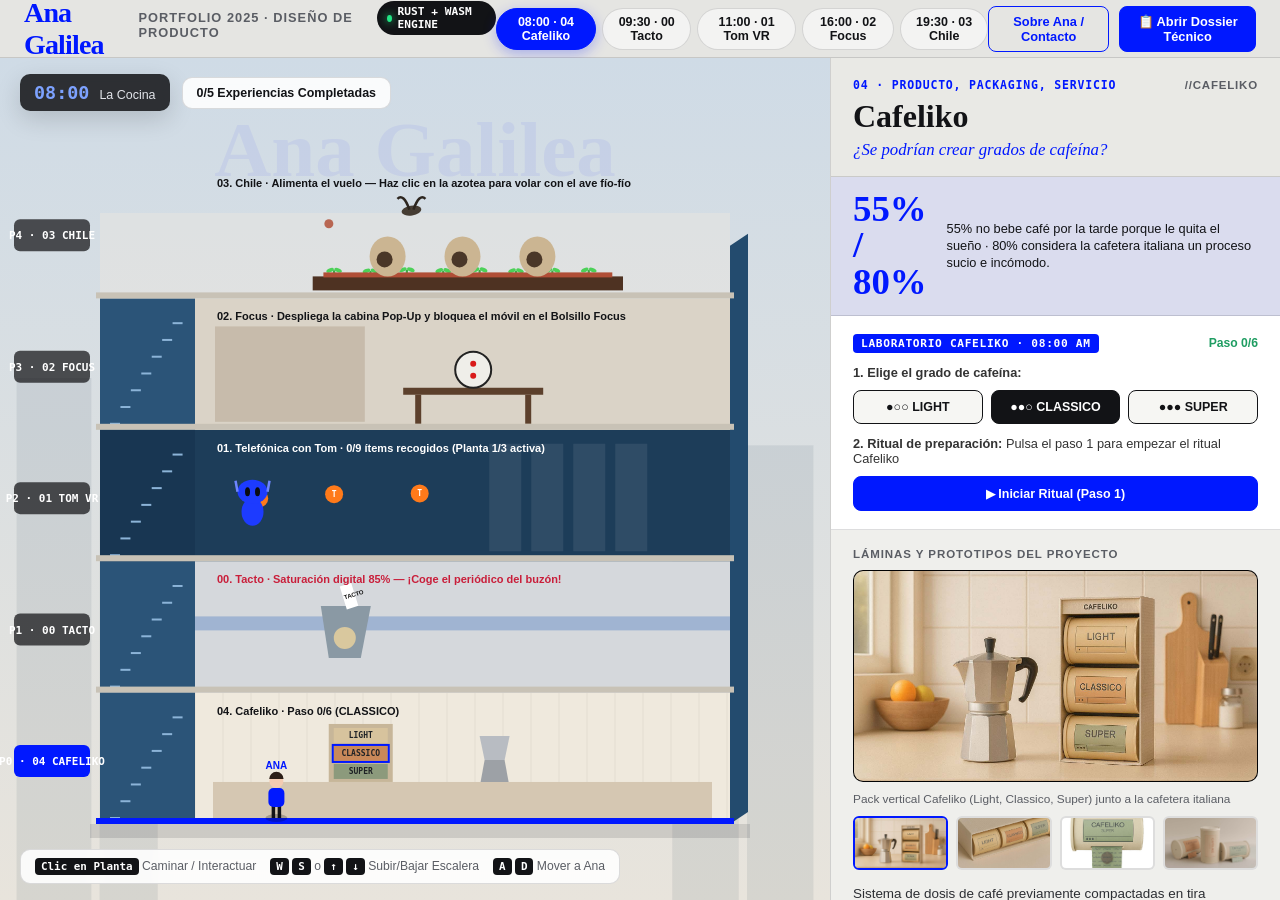
==== web/index.html @ 20a5e349 "Initial commit: 24 Horas con Ana - Portfolio Interactivo en Rust + WebAssembly" ====
<!DOCTYPE html>
<html lang="es">
<head>
  <meta charset="UTF-8" />
  <meta name="viewport" content="width=device-width, initial-scale=1.0" />
  <title>Ana Galilea · 24 Horas en Diseño de Producto (Rust + WASM)</title>
  <link rel="stylesheet" href="styles.css" />
</head>
<body>
  <!-- CABECERA EDITORIAL INTERACTIVA -->
  <header class="top-bar">
    <div class="brand-group">
      <div class="brand-name" onclick="window.openDossierModal('manifesto')" title="Ver Manifiesto y Contacto de Ana Galilea">
        Ana Galilea
      </div>
      <span class="brand-tag">Portfolio 2025 · Diseño de Producto</span>
      <span class="wasm-badge" title="Motor de físicas y estado compilado en Rust a WebAssembly (wasm32-unknown-unknown)">
        <span class="wasm-dot"></span> RUST + WASM ENGINE
      </span>
    </div>

    <!-- Navegador de las 5 Plantas del Edificio ("24 Horas con Ana") -->
    <nav class="floor-Selector-nav" aria-label="Plantas del Edificio">
      <button class="floor-pill active" onclick="selectFloor(0)">08:00 · 04 Cafeliko</button>
      <button class="floor-pill" onclick="selectFloor(1)">09:30 · 00 Tacto</button>
      <button class="floor-pill" onclick="selectFloor(2)">11:00 · 01 Tom VR</button>
      <button class="floor-pill" onclick="selectFloor(3)">16:00 · 02 Focus</button>
      <button class="floor-pill" onclick="selectFloor(4)">19:30 · 03 Chile</button>
    </nav>

    <div class="header-actions">
      <button class="btn-editorial" onclick="window.openDossierModal('manifesto')">
        Sobre Ana / Contacto
      </button>
      <button class="btn-editorial primary" onclick="window.openDossierModal('project')">
        📋 Abrir Dossier Técnico
      </button>
    </div>
  </header>

  <!-- ESCENARIO PRINCIPAL: DIORAMA 2.5D (IZQUIERDA) + LABORATORIO JUGABLE (DERECHA) -->
  <main class="main-stage">
    <!-- Visor del Edificio Seccionado en Tiempo Real -->
    <section class="diorama-viewport">
      <canvas id="dioramaCanvas"></canvas>

      <!-- HUD Superior: Reloj de Rutina Cotidiana + Progreso -->
      <div class="diorama-hud-top">
        <div class="clock-card">
          <span class="clock-time" id="hudClockTime">08:00</span>
          <span class="clock-routine" id="hudClockRoutine">La Cocina</span>
        </div>
        <div class="progress-card" id="globalProgressText">
          0/5 Experiencias Completadas
        </div>
      </div>

      <!-- HUD Inferior: Guía de Controles del Juego -->
      <div class="diorama-controls-hint">
        <span><span class="kbd">Clic en Planta</span> Caminar / Interactuar</span>
        <span><span class="kbd">W</span> <span class="kbd">S</span> o <span class="kbd">↑</span> <span class="kbd">↓</span> Subir/Bajar Escalera</span>
        <span><span class="kbd">A</span> <span class="kbd">D</span> Mover a Ana</span>
      </div>
    </section>

    <!-- Panel Lateral: Mini-Juego del Proyecto Activo + Galería Extraída del PDF -->
    <aside class="lab-sidebar">
      <div class="lab-header">
        <div class="lab-breadcrumbs">
          <span class="lab-project-num" id="labNum">04 · Producto, packaging, servicio</span>
          <span id="labCode">//Cafeliko</span>
        </div>
        <h1 class="lab-title" id="labTitle">Cafeliko</h1>
        <p class="lab-question" id="labQuestion">¿Se podrían crear grados de cafeína?</p>
      </div>

      <div class="lab-stat-banner">
        <div class="stat-big" id="labStatBig">55%</div>
        <div class="stat-desc" id="labStatDesc">
          de usuarios reportan: «No bebo café por la tarde porque no me deja dormir».
        </div>
      </div>

      <!-- Controles Interactivos del Mini-Juego en Rust/WASM -->
      <div class="minigame-box" id="minigameContent"></div>

      <!-- Galería de Renders Reales Extraídos del Portfolio de Ana -->
      <div class="sidebar-gallery">
        <div class="sidebar-section-label">Láminas y Prototipos del Proyecto</div>
        <div class="hero-preview-card" onclick="window.openDossierModal('project')" style="cursor:pointer;" title="Haz clic para ampliar el Dossier Técnico">
          <img id="sidebarHeroImg" src="assets/portfolio/cafeliko_kitchen.jpg" alt="Vista del proyecto" />
        </div>
        <p id="sidebarHeroCaption" style="font-size:0.74rem; color:var(--ink-muted); margin-bottom:10px;"></p>

        <div class="thumb-strip" id="sidebarThumbStrip"></div>

        <p class="project-summary-text" id="labSummary"></p>

        <button class="btn-editorial primary" style="width:100%; padding:10px;" onclick="window.openDossierModal('project')">
          Ver Investigación · Proceso · Desarrollo · Producto →
        </button>
      </div>
    </aside>
  </main>

  <!-- MODAL DOSSIER TÉCNICO / MANIFIESTO (MODO RECLUTADOR / ESTUDIO) -->
  <div class="modal-backdrop" id="dossierModalBackdrop" onclick="if(event.target===this) window.closeDossierModal()">
    <div class="dossier-modal">
      <div class="dossier-top">
        <strong id="dossierModalTitle" style="font-size:0.95rem;">Dossier Técnico del Proyecto</strong>
        <button class="btn-editorial" onclick="window.closeDossierModal()">✕ Cerrar (Esc)</button>
      </div>
      <div class="dossier-body" id="dossierModalContent"></div>
    </div>
  </div>

  <script src="wasm_bundle.js"></script>
  <script src="game.js"></script>
</body>
</html>
---- web/styles.css ----
:root {
  --bg-paper: #e5e5e2;
  --bg-panel: #efefec;
  --bg-dark: #101216;
  --ink: #121316;
  --ink-muted: #5a5d64;
  --klein-blue: #0018ff;
  --klein-soft: rgba(0, 24, 255, 0.09);
  --tom-blue: #234b6e;
  --tom-orange: #ff7a1a;
  --chile-clay: #b04e36;
  --focus-green: #1f9d62;
  --cafeliko-light: #d7c39d;
  --cafeliko-classico: #c98859;
  --cafeliko-super: #8c9a7c;
  --border: rgba(18, 19, 22, 0.14);
  --font-serif: 'Playfair Display', Georgia, 'Times New Roman', serif;
  --font-sans: 'Plus Jakarta Sans', -apple-system, BlinkMacSystemFont, 'Segoe UI', sans-serif;
  --font-mono: 'JetBrains Mono', Consolas, monospace;
}

* {
  box-sizing: border-box;
  margin: 0;
  padding: 0;
}

html, body {
  width: 100%;
  height: 100%;
  background: var(--bg-paper);
  color: var(--ink);
  font-family: var(--font-sans);
  overflow: hidden;
  user-select: none;
}

/* --- TOP HEADER (Editorial Portfolio Bar) --- */
.top-bar {
  height: 58px;
  display: flex;
  align-items: center;
  justify-content: space-between;
  padding: 0 24px;
  background: rgba(229, 229, 226, 0.92);
  backdrop-filter: blur(10px);
  border-bottom: 1px solid var(--border);
  z-index: 20;
}

.brand-group {
  display: flex;
  align-items: baseline;
  gap: 16px;
}

.brand-name {
  font-family: var(--font-serif);
  font-weight: 800;
  font-size: 1.75rem;
  color: var(--klein-blue);
  letter-spacing: -0.03em;
  cursor: pointer;
}

.brand-tag {
  font-size: 0.8rem;
  text-transform: uppercase;
  letter-spacing: 0.08em;
  color: var(--ink-muted);
  font-weight: 600;
}

.wasm-badge {
  display: inline-flex;
  align-items: center;
  gap: 6px;
  padding: 4px 10px;
  border-radius: 999px;
  background: var(--ink);
  color: #fff;
  font-family: var(--font-mono);
  font-size: 0.7rem;
  font-weight: 600;
}

.wasm-dot {
  width: 7px;
  height: 7px;
  border-radius: 50%;
  background: #22e584;
  box-shadow: 0 0 8px #22e584;
}

.floor-Selector-nav {
  display: flex;
  gap: 6px;
}

.floor-pill {
  border: 1px solid var(--border);
  background: rgba(255, 255, 255, 0.55);
  color: var(--ink);
  padding: 6px 12px;
  border-radius: 999px;
  font-size: 0.78rem;
  font-weight: 600;
  cursor: pointer;
  transition: all 0.2s ease;
  display: flex;
  align-items: center;
  gap: 6px;
}

.floor-pill:hover {
  border-color: var(--klein-blue);
  transform: translateY(-1px);
}

.floor-pill.active {
  background: var(--klein-blue);
  color: #fff;
  border-color: var(--klein-blue);
  box-shadow: 0 4px 14px rgba(0, 24, 255, 0.28);
}

.floor-pill.completed::after {
  content: "✓";
  font-weight: 800;
  font-size: 0.7rem;
  color: #16c672;
}

.floor-pill.active.completed::after {
  color: #a6ffcf;
}

.header-actions {
  display: flex;
  align-items: center;
  gap: 10px;
}

.btn-editorial {
  padding: 7px 14px;
  border-radius: 8px;
  border: 1.5px solid var(--klein-blue);
  background: transparent;
  color: var(--klein-blue);
  font-weight: 700;
  font-size: 0.8rem;
  cursor: pointer;
  transition: all 0.18s ease;
}

.btn-editorial:hover, .btn-editorial.primary {
  background: var(--klein-blue);
  color: #fff;
}

.btn-editorial.primary:hover {
  background: #0011b8;
}

/* --- MAIN WORKSPACE LAYOUT --- */
.main-stage {
  height: calc(100vh - 58px);
  display: grid;
  grid-template-columns: 1fr 450px;
  position: relative;
}

/* --- LEFT: 2.5D ARCHITECTURAL DIORAMA CANVAS --- */
.diorama-viewport {
  position: relative;
  width: 100%;
  height: 100%;
  overflow: hidden;
  background: #dcdcd7;
}

#dioramaCanvas {
  width: 100%;
  height: 100%;
  display: block;
  cursor: pointer;
}

/* Floating HUD inside Diorama */
.diorama-hud-top {
  position: absolute;
  top: 16px;
  left: 20px;
  display: flex;
  align-items: center;
  gap: 12px;
  pointer-events: none;
}

.clock-card {
  background: rgba(18, 19, 22, 0.86);
  color: #fff;
  padding: 8px 14px;
  border-radius: 10px;
  backdrop-filter: blur(8px);
  display: flex;
  align-items: baseline;
  gap: 10px;
  box-shadow: 0 8px 24px rgba(0, 0, 0, 0.15);
}

.clock-time {
  font-family: var(--font-mono);
  font-size: 1.15rem;
  font-weight: 700;
  color: #7da2ff;
}

.clock-routine {
  font-size: 0.78rem;
  color: #e2e4ea;
}

.progress-card {
  background: rgba(255, 255, 255, 0.88);
  border: 1px solid var(--border);
  padding: 8px 14px;
  border-radius: 10px;
  font-size: 0.78rem;
  font-weight: 700;
  color: var(--ink);
  backdrop-filter: blur(8px);
}

.diorama-controls-hint {
  position: absolute;
  bottom: 16px;
  left: 20px;
  background: rgba(255, 255, 255, 0.88);
  border: 1px solid var(--border);
  padding: 8px 14px;
  border-radius: 10px;
  font-size: 0.76rem;
  color: var(--ink-muted);
  display: flex;
  align-items: center;
  gap: 14px;
  backdrop-filter: blur(6px);
}

.kbd {
  display: inline-block;
  padding: 2px 6px;
  border-radius: 4px;
  background: var(--ink);
  color: #fff;
  font-family: var(--font-mono);
  font-size: 0.68rem;
  font-weight: 600;
}

/* --- RIGHT: INTERACTIVE PRODUCT LAB & MINI-GAME PANEL --- */
.lab-sidebar {
  height: 100%;
  background: var(--bg-panel);
  border-left: 1px solid var(--border);
  display: flex;
  flex-direction: column;
  overflow-y: auto;
  user-select: text;
}

.lab-header {
  padding: 20px 22px 16px;
  border-bottom: 1px solid var(--border);
  background: #e9e9e5;
}

.lab-breadcrumbs {
  display: flex;
  align-items: center;
  justify-content: space-between;
  font-size: 0.72rem;
  text-transform: uppercase;
  letter-spacing: 0.07em;
  color: var(--ink-muted);
  margin-bottom: 8px;
  font-weight: 700;
}

.lab-project-num {
  color: var(--klein-blue);
  font-family: var(--font-mono);
}

.lab-title {
  font-family: var(--font-serif);
  font-size: 2rem;
  line-height: 1.05;
  color: var(--ink);
  margin-bottom: 6px;
}

.lab-question {
  font-family: var(--font-serif);
  font-style: italic;
  font-size: 1.05rem;
  color: var(--klein-blue);
}

.lab-stat-banner {
  display: flex;
  align-items: center;
  gap: 14px;
  padding: 14px 22px;
  background: var(--klein-soft);
  border-bottom: 1px solid var(--border);
}

.stat-big {
  font-family: var(--font-serif);
  font-size: 2.3rem;
  font-weight: 800;
  color: var(--klein-blue);
  line-height: 1;
}

.stat-desc {
  font-size: 0.8rem;
  line-height: 1.35;
  color: var(--ink);
}

/* Interactive Mini-Game Box inside Sidebar */
.minigame-box {
  padding: 18px 22px;
  border-bottom: 1px solid var(--border);
  background: #fff;
}

.minigame-header {
  display: flex;
  align-items: center;
  justify-content: space-between;
  margin-bottom: 12px;
}

.minigame-badge {
  font-family: var(--font-mono);
  font-size: 0.7rem;
  text-transform: uppercase;
  letter-spacing: 0.06em;
  padding: 3px 8px;
  border-radius: 4px;
  background: var(--klein-blue);
  color: #fff;
  font-weight: 700;
}

.minigame-status {
  font-size: 0.76rem;
  font-weight: 700;
  color: var(--focus-green);
}

.game-btn-row {
  display: flex;
  flex-wrap: wrap;
  gap: 8px;
  margin-top: 10px;
}

.game-btn {
  flex: 1;
  min-width: 110px;
  padding: 9px 12px;
  border-radius: 8px;
  border: 1.5px solid var(--ink);
  background: #f6f6f3;
  color: var(--ink);
  font-weight: 700;
  font-size: 0.78rem;
  cursor: pointer;
  transition: all 0.15s ease;
  text-align: center;
}

.game-btn:hover {
  background: var(--klein-blue);
  color: #fff;
  border-color: var(--klein-blue);
}

.game-btn.active {
  background: var(--ink);
  color: #fff;
}

/* Project Gallery Preview in Sidebar */
.sidebar-gallery {
  padding: 18px 22px 26px;
}

.sidebar-section-label {
  font-size: 0.72rem;
  text-transform: uppercase;
  letter-spacing: 0.08em;
  color: var(--ink-muted);
  font-weight: 700;
  margin-bottom: 10px;
}

.hero-preview-card {
  border-radius: 10px;
  overflow: hidden;
  border: 1px solid var(--border);
  background: #000;
  margin-bottom: 10px;
  position: relative;
}

.hero-preview-card img {
  width: 100%;
  height: 210px;
  object-fit: cover;
  display: block;
  transition: transform 0.3s ease;
}

.hero-preview-card:hover img {
  transform: scale(1.02);
}

.thumb-strip {
  display: grid;
  grid-template-columns: repeat(4, 1fr);
  gap: 8px;
  margin-bottom: 14px;
}

.thumb-item {
  height: 54px;
  border-radius: 6px;
  overflow: hidden;
  border: 2px solid transparent;
  cursor: pointer;
  background: #ddd;
}

.thumb-item.active {
  border-color: var(--klein-blue);
}

.thumb-item img {
  width: 100%;
  height: 100%;
  object-fit: cover;
  display: block;
}

.project-summary-text {
  font-size: 0.84rem;
  line-height: 1.55;
  color: #2c2e33;
  margin-bottom: 14px;
}

/* Word search & interactive widgets */
.word-pills {
  display: flex;
  gap: 6px;
  flex-wrap: wrap;
  margin-top: 8px;
}

.word-pill {
  padding: 5px 10px;
  border-radius: 999px;
  font-family: var(--font-mono);
  font-size: 0.72rem;
  border: 1px solid var(--border);
  background: #f2f2ee;
  cursor: pointer;
  font-weight: 700;
}

.word-pill.found {
  background: var(--focus-green);
  color: #fff;
  border-color: var(--focus-green);
}

/* --- FULL-SCREEN MODAL DOSSIER / MANIFIESTO --- */
.modal-backdrop {
  position: fixed;
  inset: 0;
  background: rgba(12, 14, 18, 0.76);
  backdrop-filter: blur(8px);
  z-index: 100;
  display: none;
  align-items: center;
  justify-content: center;
  padding: 28px;
}

.modal-backdrop.open {
  display: flex;
}

.dossier-modal {
  width: min(1140px, 96vw);
  max-height: 90vh;
  background: var(--bg-paper);
  border-radius: 16px;
  border: 1px solid rgba(255, 255, 255, 0.2);
  box-shadow: 0 24px 60px rgba(0, 0, 0, 0.45);
  display: flex;
  flex-direction: column;
  overflow: hidden;
  user-select: text;
}

.dossier-top {
  padding: 20px 28px;
  background: #deded9;
  border-bottom: 1px solid var(--border);
  display: flex;
  align-items: center;
  justify-content: space-between;
}

.dossier-body {
  padding: 28px;
  overflow-y: auto;
  display: grid;
  grid-template-columns: 1.1fr 1fr;
  gap: 28px;
}

.phase-grid {
  display: grid;
  grid-template-columns: 1fr 1fr;
  gap: 14px;
  margin-top: 16px;
}

.phase-card {
  background: #fff;
  padding: 14px 16px;
  border-radius: 10px;
  border: 1px solid var(--border);
}

.phase-card h4 {
  font-size: 0.74rem;
  text-transform: uppercase;
  letter-spacing: 0.08em;
  color: var(--klein-blue);
  margin-bottom: 6px;
}

.phase-card p {
  font-size: 0.83rem;
  line-height: 1.48;
  color: var(--ink);
}

.dossier-gallery-grid {
  display: grid;
  grid-template-columns: 1fr 1fr;
  gap: 10px;
}

.dossier-gallery-grid img {
  width: 100%;
  height: 165px;
  object-fit: cover;
  border-radius: 8px;
  border: 1px solid var(--border);
  background: #111;
  cursor: pointer;
}

.dossier-gallery-grid img.wide {
  grid-column: span 2;
  height: 230px;
}

@media (max-width: 980px) {
  .main-stage {
    grid-template-columns: 1fr;
    grid-template-rows: 52vh 1fr;
  }
  .dossier-body {
    grid-template-columns: 1fr;
  }
}
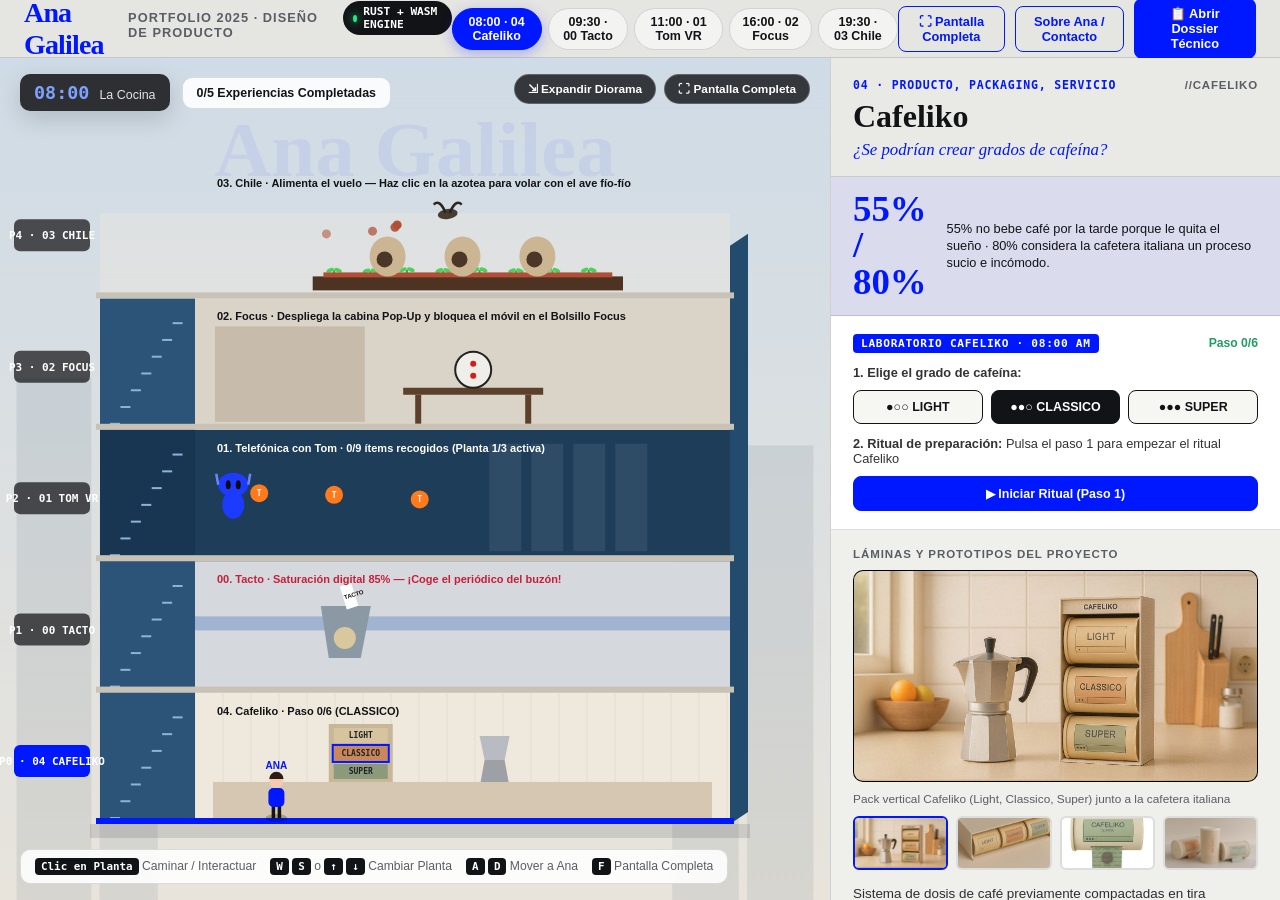
==== commit 0f0bd06a: "Add fullscreen mode, diorama expand toggle, and 'F' key shortcut" ====
--- a/web/index.html
+++ b/web/index.html
@@ -29,6 +29,9 @@
     </nav>
 
     <div class="header-actions">
+      <button class="btn-editorial" id="fullscreenBtn" onclick="window.toggleFullscreen()" title="Alternar Pantalla Completa (F)">
+        ⛶ Pantalla Completa
+      </button>
       <button class="btn-editorial" onclick="window.openDossierModal('manifesto')">
         Sobre Ana / Contacto
       </button>
@@ -44,6 +47,16 @@
     <section class="diorama-viewport">
       <canvas id="dioramaCanvas"></canvas>
 
+      <!-- Botones flotantes HUD Superior Derecho -->
+      <div class="diorama-hud-controls">
+        <button class="hud-pill-btn" onclick="window.toggleDioramaWide()" id="expandDioramaBtn" title="Expandir vista completa del edificio">
+          ⇲ Expandir Diorama
+        </button>
+        <button class="hud-pill-btn" onclick="window.toggleFullscreen()" id="hudFsBtn" title="Pantalla Completa (F)">
+          ⛶ Pantalla Completa
+        </button>
+      </div>
+
       <!-- HUD Superior: Reloj de Rutina Cotidiana + Progreso -->
       <div class="diorama-hud-top">
         <div class="clock-card">
@@ -58,8 +71,9 @@
       <!-- HUD Inferior: Guía de Controles del Juego -->
       <div class="diorama-controls-hint">
         <span><span class="kbd">Clic en Planta</span> Caminar / Interactuar</span>
-        <span><span class="kbd">W</span> <span class="kbd">S</span> o <span class="kbd">↑</span> <span class="kbd">↓</span> Subir/Bajar Escalera</span>
+        <span><span class="kbd">W</span> <span class="kbd">S</span> o <span class="kbd">↑</span> <span class="kbd">↓</span> Cambiar Planta</span>
         <span><span class="kbd">A</span> <span class="kbd">D</span> Mover a Ana</span>
+        <span><span class="kbd">F</span> Pantalla Completa</span>
       </div>
     </section>
 
--- a/web/styles.css
+++ b/web/styles.css
@@ -168,6 +168,15 @@
   display: grid;
   grid-template-columns: 1fr 450px;
   position: relative;
+  transition: grid-template-columns 0.3s cubic-bezier(0.16, 1, 0.3, 1);
+}
+
+.main-stage.diorama-wide {
+  grid-template-columns: 1fr 0px;
+}
+
+.main-stage.diorama-wide .lab-sidebar {
+  display: none;
 }
 
 /* --- LEFT: 2.5D ARCHITECTURAL DIORAMA CANVAS --- */
@@ -184,6 +193,42 @@
   height: 100%;
   display: block;
   cursor: pointer;
+}
+
+/* Floating HUD Controls (Top Right) */
+.diorama-hud-controls {
+  position: absolute;
+  top: 16px;
+  right: 20px;
+  display: flex;
+  align-items: center;
+  gap: 8px;
+  z-index: 10;
+}
+
+.hud-pill-btn {
+  background: rgba(18, 19, 22, 0.82);
+  color: #fff;
+  border: 1px solid rgba(255, 255, 255, 0.22);
+  padding: 7px 13px;
+  border-radius: 999px;
+  font-family: var(--font-sans);
+  font-size: 0.74rem;
+  font-weight: 700;
+  cursor: pointer;
+  backdrop-filter: blur(8px);
+  transition: all 0.18s ease;
+  display: flex;
+  align-items: center;
+  gap: 6px;
+  user-select: none;
+}
+
+.hud-pill-btn:hover {
+  background: var(--klein-blue);
+  border-color: var(--klein-blue);
+  transform: translateY(-1px);
+  box-shadow: 0 4px 14px rgba(0, 24, 255, 0.32);
 }
 
 /* Floating HUD inside Diorama */
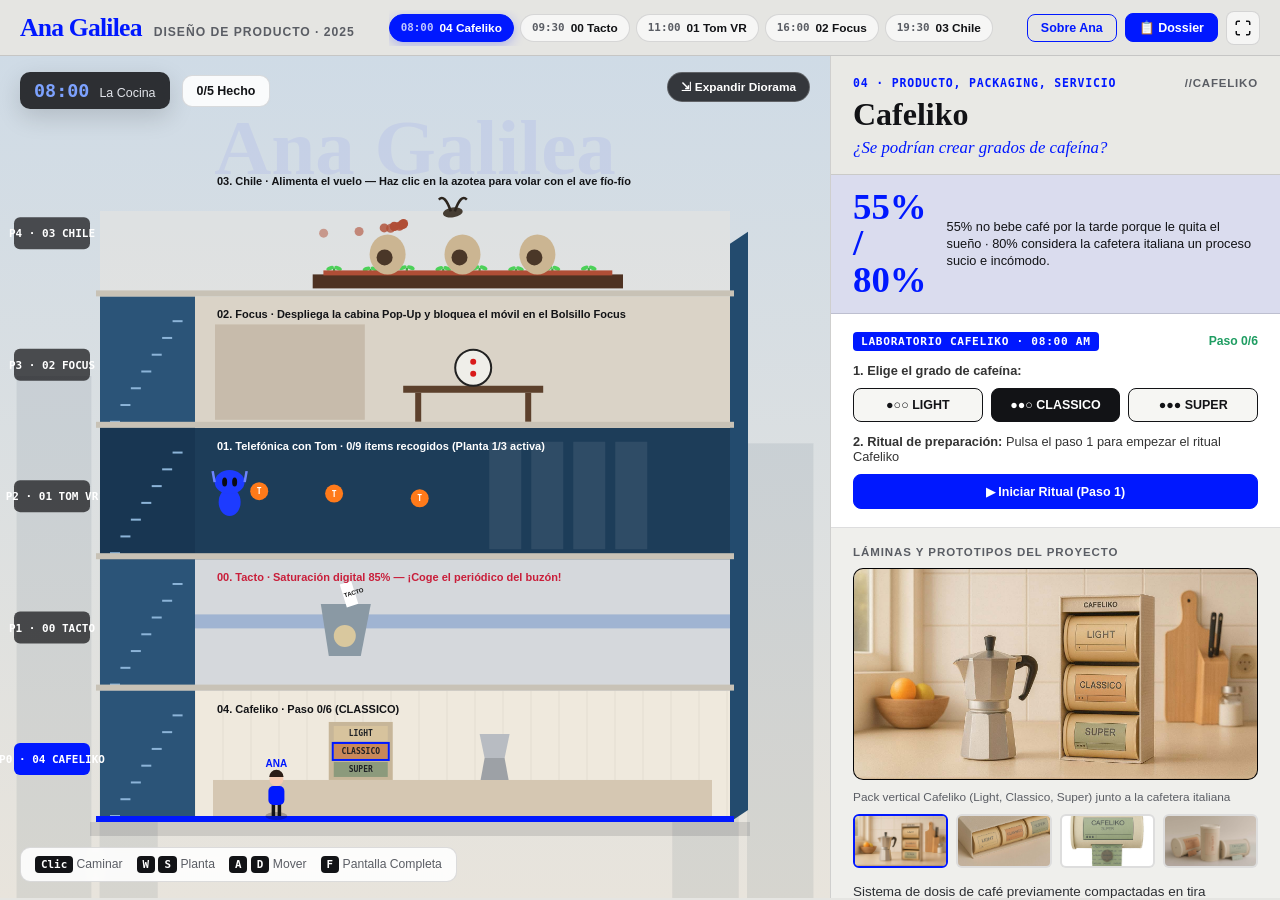
==== commit d196b21e: "Refine mobile experience: clean minimalist header, remove technical badges, improve responsive touch" ====
--- a/web/index.html
+++ b/web/index.html
@@ -9,34 +9,44 @@
 <body>
   <!-- CABECERA EDITORIAL INTERACTIVA -->
   <header class="top-bar">
-    <div class="brand-group">
-      <div class="brand-name" onclick="window.openDossierModal('manifesto')" title="Ver Manifiesto y Contacto de Ana Galilea">
-        Ana Galilea
-      </div>
-      <span class="brand-tag">Portfolio 2025 · Diseño de Producto</span>
-      <span class="wasm-badge" title="Motor de físicas y estado compilado en Rust a WebAssembly (wasm32-unknown-unknown)">
-        <span class="wasm-dot"></span> RUST + WASM ENGINE
-      </span>
+    <div class="brand-group" onclick="window.openDossierModal('manifesto')" title="Ver Manifiesto y Contacto de Ana Galilea">
+      <span class="brand-name">Ana Galilea</span>
+      <span class="brand-tag">Diseño de Producto · 2025</span>
     </div>
 
-    <!-- Navegador de las 5 Plantas del Edificio ("24 Horas con Ana") -->
-    <nav class="floor-Selector-nav" aria-label="Plantas del Edificio">
-      <button class="floor-pill active" onclick="selectFloor(0)">08:00 · 04 Cafeliko</button>
-      <button class="floor-pill" onclick="selectFloor(1)">09:30 · 00 Tacto</button>
-      <button class="floor-pill" onclick="selectFloor(2)">11:00 · 01 Tom VR</button>
-      <button class="floor-pill" onclick="selectFloor(3)">16:00 · 02 Focus</button>
-      <button class="floor-pill" onclick="selectFloor(4)">19:30 · 03 Chile</button>
+    <!-- Navegador de las 5 Plantas del Edificio (Desktop / Tablet) -->
+    <nav class="floor-nav-strip" aria-label="Plantas del Edificio">
+      <button class="floor-pill active" onclick="selectFloor(0)">
+        <span class="pill-time">08:00</span>
+        <span class="pill-name">04 Cafeliko</span>
+      </button>
+      <button class="floor-pill" onclick="selectFloor(1)">
+        <span class="pill-time">09:30</span>
+        <span class="pill-name">00 Tacto</span>
+      </button>
+      <button class="floor-pill" onclick="selectFloor(2)">
+        <span class="pill-time">11:00</span>
+        <span class="pill-name">01 Tom VR</span>
+      </button>
+      <button class="floor-pill" onclick="selectFloor(3)">
+        <span class="pill-time">16:00</span>
+        <span class="pill-name">02 Focus</span>
+      </button>
+      <button class="floor-pill" onclick="selectFloor(4)">
+        <span class="pill-time">19:30</span>
+        <span class="pill-name">03 Chile</span>
+      </button>
     </nav>
 
     <div class="header-actions">
-      <button class="btn-editorial" id="fullscreenBtn" onclick="window.toggleFullscreen()" title="Alternar Pantalla Completa (F)">
-        ⛶ Pantalla Completa
-      </button>
-      <button class="btn-editorial" onclick="window.openDossierModal('manifesto')">
-        Sobre Ana / Contacto
+      <button class="btn-editorial hide-mobile" onclick="window.openDossierModal('manifesto')">
+        Sobre Ana
       </button>
       <button class="btn-editorial primary" onclick="window.openDossierModal('project')">
-        📋 Abrir Dossier Técnico
+        📋 Dossier
+      </button>
+      <button class="btn-icon" id="fullscreenBtn" onclick="window.toggleFullscreen()" title="Alternar Pantalla Completa (F)" aria-label="Pantalla Completa">
+        <svg class="icon-fs" viewBox="0 0 24 24" width="18" height="18" stroke="currentColor" stroke-width="2" fill="none"><path d="M8 3H5a2 2 0 0 0-2 2v3m18 0V5a2 2 0 0 0-2-2h-3m0 18h3a2 2 0 0 0 2-2v-3M3 16v3a2 2 0 0 0 2 2h3"/></svg>
       </button>
     </div>
   </header>
@@ -47,13 +57,10 @@
     <section class="diorama-viewport">
       <canvas id="dioramaCanvas"></canvas>
 
-      <!-- Botones flotantes HUD Superior Derecho -->
-      <div class="diorama-hud-controls">
+      <!-- Botones flotantes HUD Superior Derecho (Solo desktop) -->
+      <div class="diorama-hud-controls hide-mobile">
         <button class="hud-pill-btn" onclick="window.toggleDioramaWide()" id="expandDioramaBtn" title="Expandir vista completa del edificio">
           ⇲ Expandir Diorama
-        </button>
-        <button class="hud-pill-btn" onclick="window.toggleFullscreen()" id="hudFsBtn" title="Pantalla Completa (F)">
-          ⛶ Pantalla Completa
         </button>
       </div>
 
@@ -64,15 +71,15 @@
           <span class="clock-routine" id="hudClockRoutine">La Cocina</span>
         </div>
         <div class="progress-card" id="globalProgressText">
-          0/5 Experiencias Completadas
+          0/5 Hecho
         </div>
       </div>
 
-      <!-- HUD Inferior: Guía de Controles del Juego -->
-      <div class="diorama-controls-hint">
-        <span><span class="kbd">Clic en Planta</span> Caminar / Interactuar</span>
-        <span><span class="kbd">W</span> <span class="kbd">S</span> o <span class="kbd">↑</span> <span class="kbd">↓</span> Cambiar Planta</span>
-        <span><span class="kbd">A</span> <span class="kbd">D</span> Mover a Ana</span>
+      <!-- HUD Inferior: Guía de Controles del Juego (Solo desktop) -->
+      <div class="diorama-controls-hint hide-mobile">
+        <span><span class="kbd">Clic</span> Caminar</span>
+        <span><span class="kbd">W</span> <span class="kbd">S</span> Planta</span>
+        <span><span class="kbd">A</span> <span class="kbd">D</span> Mover</span>
         <span><span class="kbd">F</span> Pantalla Completa</span>
       </div>
     </section>
--- a/web/styles.css
+++ b/web/styles.css
@@ -35,81 +35,86 @@
   user-select: none;
 }
 
-/* --- TOP HEADER (Editorial Portfolio Bar) --- */
+/* --- TOP HEADER (Minimalist Editorial Portfolio Bar) --- */
 .top-bar {
-  height: 58px;
+  height: 56px;
   display: flex;
   align-items: center;
   justify-content: space-between;
-  padding: 0 24px;
-  background: rgba(229, 229, 226, 0.92);
-  backdrop-filter: blur(10px);
+  padding: 0 20px;
+  background: rgba(229, 229, 226, 0.95);
+  backdrop-filter: blur(12px);
   border-bottom: 1px solid var(--border);
-  z-index: 20;
+  z-index: 30;
+  gap: 14px;
 }
 
 .brand-group {
   display: flex;
   align-items: baseline;
-  gap: 16px;
+  gap: 12px;
+  cursor: pointer;
+  flex-shrink: 0;
 }
 
 .brand-name {
   font-family: var(--font-serif);
   font-weight: 800;
-  font-size: 1.75rem;
+  font-size: 1.6rem;
   color: var(--klein-blue);
   letter-spacing: -0.03em;
-  cursor: pointer;
+  white-space: nowrap;
 }
 
 .brand-tag {
-  font-size: 0.8rem;
+  font-size: 0.76rem;
   text-transform: uppercase;
   letter-spacing: 0.08em;
   color: var(--ink-muted);
   font-weight: 600;
-}
-
-.wasm-badge {
-  display: inline-flex;
+  white-space: nowrap;
+}
+
+/* Floor Navigation Bar (Pills Strip) */
+.floor-nav-strip {
+  display: flex;
   align-items: center;
   gap: 6px;
-  padding: 4px 10px;
-  border-radius: 999px;
-  background: var(--ink);
-  color: #fff;
-  font-family: var(--font-mono);
-  font-size: 0.7rem;
-  font-weight: 600;
-}
-
-.wasm-dot {
-  width: 7px;
-  height: 7px;
-  border-radius: 50%;
-  background: #22e584;
-  box-shadow: 0 0 8px #22e584;
-}
-
-.floor-Selector-nav {
-  display: flex;
-  gap: 6px;
+  overflow-x: auto;
+  scrollbar-width: none;
+  -webkit-overflow-scrolling: touch;
+  padding: 4px 0;
+}
+
+.floor-nav-strip::-webkit-scrollbar {
+  display: none;
 }
 
 .floor-pill {
   border: 1px solid var(--border);
-  background: rgba(255, 255, 255, 0.55);
+  background: rgba(255, 255, 255, 0.65);
   color: var(--ink);
-  padding: 6px 12px;
+  padding: 6px 11px;
   border-radius: 999px;
-  font-size: 0.78rem;
+  font-size: 0.74rem;
   font-weight: 600;
   cursor: pointer;
-  transition: all 0.2s ease;
+  transition: all 0.16s ease;
   display: flex;
   align-items: center;
   gap: 6px;
+  white-space: nowrap;
+  flex-shrink: 0;
+}
+
+.floor-pill .pill-time {
+  font-family: var(--font-mono);
+  font-size: 0.68rem;
+  color: var(--ink-muted);
+}
+
+.floor-pill .pill-name {
+  font-weight: 700;
 }
 
 .floor-pill:hover {
@@ -121,7 +126,11 @@
   background: var(--klein-blue);
   color: #fff;
   border-color: var(--klein-blue);
-  box-shadow: 0 4px 14px rgba(0, 24, 255, 0.28);
+  box-shadow: 0 3px 12px rgba(0, 24, 255, 0.25);
+}
+
+.floor-pill.active .pill-time {
+  color: rgba(255, 255, 255, 0.75);
 }
 
 .floor-pill.completed::after {
@@ -138,19 +147,21 @@
 .header-actions {
   display: flex;
   align-items: center;
-  gap: 10px;
+  gap: 8px;
+  flex-shrink: 0;
 }
 
 .btn-editorial {
-  padding: 7px 14px;
+  padding: 6px 13px;
   border-radius: 8px;
   border: 1.5px solid var(--klein-blue);
   background: transparent;
   color: var(--klein-blue);
   font-weight: 700;
-  font-size: 0.8rem;
+  font-size: 0.78rem;
   cursor: pointer;
   transition: all 0.18s ease;
+  white-space: nowrap;
 }
 
 .btn-editorial:hover, .btn-editorial.primary {
@@ -160,6 +171,28 @@
 
 .btn-editorial.primary:hover {
   background: #0011b8;
+}
+
+.btn-icon {
+  width: 34px;
+  height: 34px;
+  border-radius: 8px;
+  border: 1px solid var(--border);
+  background: rgba(255, 255, 255, 0.6);
+  color: var(--ink);
+  display: flex;
+  align-items: center;
+  justify-content: center;
+  cursor: pointer;
+  transition: all 0.18s ease;
+  padding: 0;
+  flex-shrink: 0;
+}
+
+.btn-icon:hover {
+  border-color: var(--klein-blue);
+  color: var(--klein-blue);
+  background: #fff;
 }
 
 /* --- MAIN WORKSPACE LAYOUT --- */
@@ -631,12 +664,209 @@
   height: 230px;
 }
 
-@media (max-width: 980px) {
+/* --- RESPONSIVE & MOBILE REFINEMENT --- */
+@media (max-width: 900px) {
+  html, body {
+    overflow-y: auto;
+    overflow-x: hidden;
+    user-select: auto;
+  }
+
+  .top-bar {
+    height: auto;
+    padding: 10px 14px 6px;
+    flex-wrap: wrap;
+    gap: 8px;
+  }
+
+  .brand-group {
+    order: 1;
+  }
+
+  .brand-name {
+    font-size: 1.45rem;
+  }
+
+  .brand-tag {
+    display: none;
+  }
+
+  .header-actions {
+    order: 2;
+    gap: 6px;
+  }
+
+  .btn-editorial {
+    padding: 5px 10px;
+    font-size: 0.74rem;
+  }
+
+  .btn-icon {
+    width: 30px;
+    height: 30px;
+  }
+
+  .floor-nav-strip {
+    order: 3;
+    width: 100%;
+    padding: 4px 0 4px;
+    justify-content: flex-start;
+  }
+
+  .floor-pill {
+    padding: 5px 9px;
+    font-size: 0.7rem;
+    gap: 4px;
+  }
+
+  .floor-pill .pill-time {
+    display: none;
+  }
+
   .main-stage {
+    display: flex;
+    flex-direction: column;
+    height: auto;
+    min-height: calc(100vh - 100px);
+  }
+
+  .main-stage.diorama-wide {
+    display: flex;
+  }
+
+  .main-stage.diorama-wide .lab-sidebar {
+    display: flex;
+  }
+
+  .diorama-viewport {
+    height: 44vh;
+    min-height: 260px;
+    max-height: 380px;
+    width: 100%;
+    flex-shrink: 0;
+    position: sticky;
+    top: 0;
+    z-index: 10;
+    box-shadow: 0 4px 18px rgba(0, 0, 0, 0.08);
+  }
+
+  .diorama-hud-top {
+    top: 10px;
+    left: 10px;
+    gap: 8px;
+  }
+
+  .clock-card {
+    padding: 5px 10px;
+    border-radius: 8px;
+    gap: 6px;
+  }
+
+  .clock-time {
+    font-size: 0.95rem;
+  }
+
+  .clock-routine {
+    font-size: 0.7rem;
+  }
+
+  .progress-card {
+    padding: 5px 9px;
+    font-size: 0.7rem;
+    border-radius: 8px;
+  }
+
+  .hide-mobile {
+    display: none !important;
+  }
+
+  .lab-sidebar {
+    height: auto;
+    border-left: none;
+    border-top: 1px solid var(--border);
+    flex: 1;
+    overflow-y: visible;
+  }
+
+  .lab-header {
+    padding: 16px 18px 12px;
+  }
+
+  .lab-title {
+    font-size: 1.6rem;
+  }
+
+  .lab-question {
+    font-size: 0.92rem;
+  }
+
+  .lab-stat-banner {
+    padding: 12px 18px;
+    gap: 12px;
+  }
+
+  .stat-big {
+    font-size: 1.8rem;
+  }
+
+  .stat-desc {
+    font-size: 0.76rem;
+  }
+
+  .minigame-box {
+    padding: 16px 18px;
+  }
+
+  .game-btn {
+    min-width: 90px;
+    padding: 10px 12px;
+    font-size: 0.78rem;
+  }
+
+  .sidebar-gallery {
+    padding: 16px 18px 30px;
+  }
+
+  .hero-preview-card img {
+    height: 180px;
+  }
+
+  .thumb-strip {
+    grid-template-columns: repeat(4, 1fr);
+    gap: 6px;
+  }
+
+  .thumb-item {
+    height: 48px;
+  }
+
+  .dossier-modal {
+    width: 96vw;
+    max-height: 92vh;
+    border-radius: 12px;
+  }
+
+  .dossier-top {
+    padding: 14px 18px;
+  }
+
+  .dossier-body {
+    padding: 18px;
     grid-template-columns: 1fr;
-    grid-template-rows: 52vh 1fr;
-  }
-  .dossier-body {
+    gap: 20px;
+  }
+
+  .phase-grid {
     grid-template-columns: 1fr;
-  }
-}
+    gap: 10px;
+  }
+
+  .dossier-gallery-grid {
+    grid-template-columns: 1fr;
+  }
+
+  .dossier-gallery-grid img.wide, .dossier-gallery-grid img {
+    grid-column: span 1;
+    height: 180px;
+  }
+}
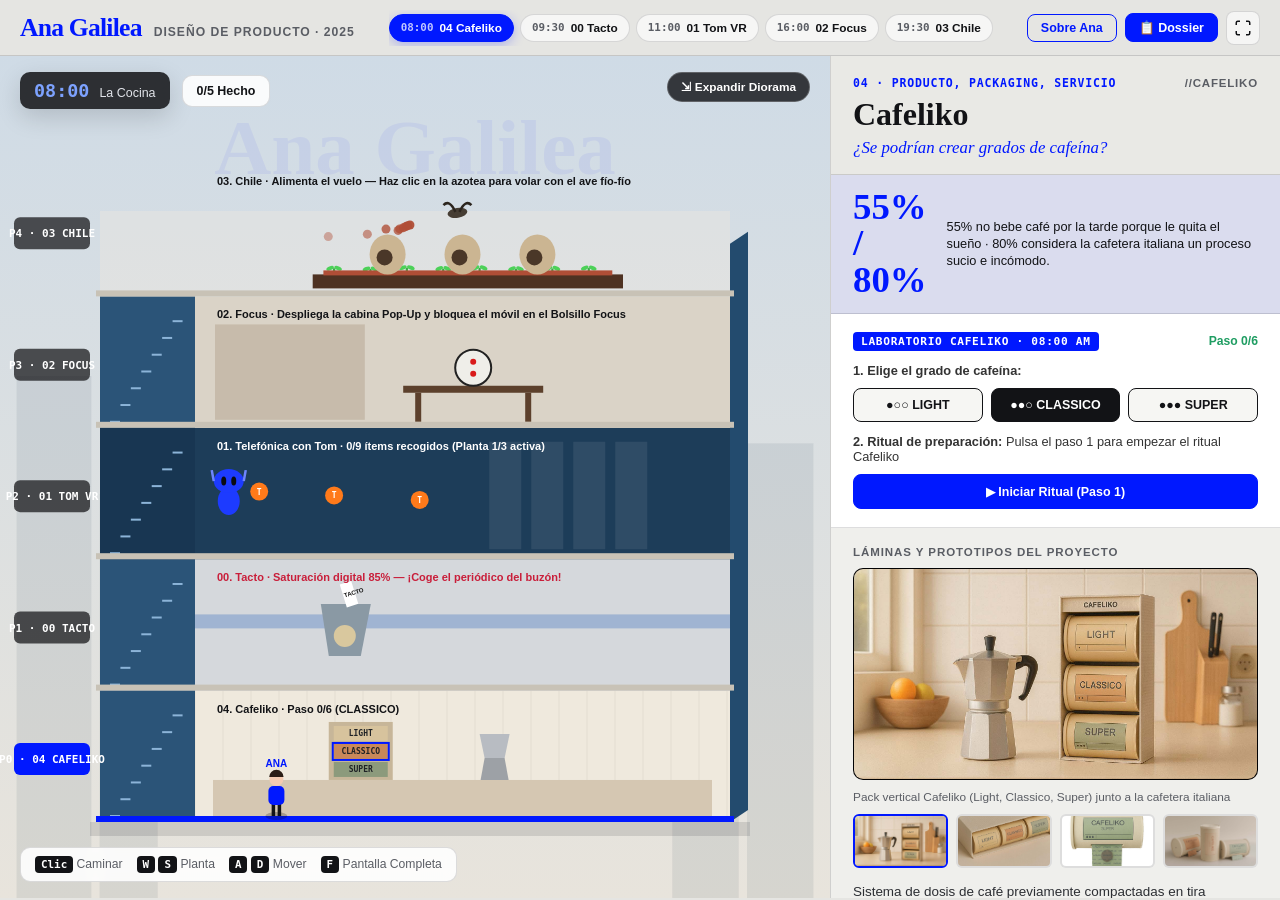
==== commit d0d3a304: "Add Open Graph social preview card and favicon for WhatsApp, iMessage, and social sharing" ====
--- a/web/index.html
+++ b/web/index.html
@@ -3,7 +3,33 @@
 <head>
   <meta charset="UTF-8" />
   <meta name="viewport" content="width=device-width, initial-scale=1.0" />
-  <title>Ana Galilea · 24 Horas en Diseño de Producto (Rust + WASM)</title>
+  <title>Ana Galilea · Diseño de Producto (Portfolio 2025)</title>
+  <meta name="description" content="Portfolio interactivo de diseño de producto de Ana Galilea (2025). 5 proyectos tangibles: Cafeliko, Tacto, Telefónica con Tom, Focus y Chile." />
+  <meta name="author" content="Ana Galilea" />
+
+  <!-- Favicon e Iconos para móvil / navegadores -->
+  <link rel="icon" type="image/png" href="assets/portfolio/favicon.png" />
+  <link rel="apple-touch-icon" href="assets/portfolio/apple-touch-icon.png" />
+  <meta name="theme-color" content="#e5e5e2" />
+
+  <!-- Open Graph para WhatsApp, Telegram, iMessage, LinkedIn, etc. -->
+  <meta property="og:type" content="website" />
+  <meta property="og:url" content="https://anagalilea.xyz/" />
+  <meta property="og:title" content="Ana Galilea · Diseño de Producto (Portfolio 2025)" />
+  <meta property="og:description" content="Experiencia interactiva 24 Horas con Ana. 5 proyectos de diseño de producto, servicios y rituales cotidianos." />
+  <meta property="og:image" content="https://anagalilea.xyz/assets/portfolio/og_preview.jpg" />
+  <meta property="og:image:secure_url" content="https://anagalilea.xyz/assets/portfolio/og_preview.jpg" />
+  <meta property="og:image:type" content="image/jpeg" />
+  <meta property="og:image:width" content="1200" />
+  <meta property="og:image:height" content="630" />
+  <meta property="og:site_name" content="Ana Galilea Design" />
+
+  <!-- Twitter / X Card -->
+  <meta name="twitter:card" content="summary_large_image" />
+  <meta name="twitter:title" content="Ana Galilea · Diseño de Producto" />
+  <meta name="twitter:description" content="Portfolio interactivo de diseño de producto (2025). 5 proyectos tangibles y experiencias significativas." />
+  <meta name="twitter:image" content="https://anagalilea.xyz/assets/portfolio/og_preview.jpg" />
+
   <link rel="stylesheet" href="styles.css" />
 </head>
 <body>
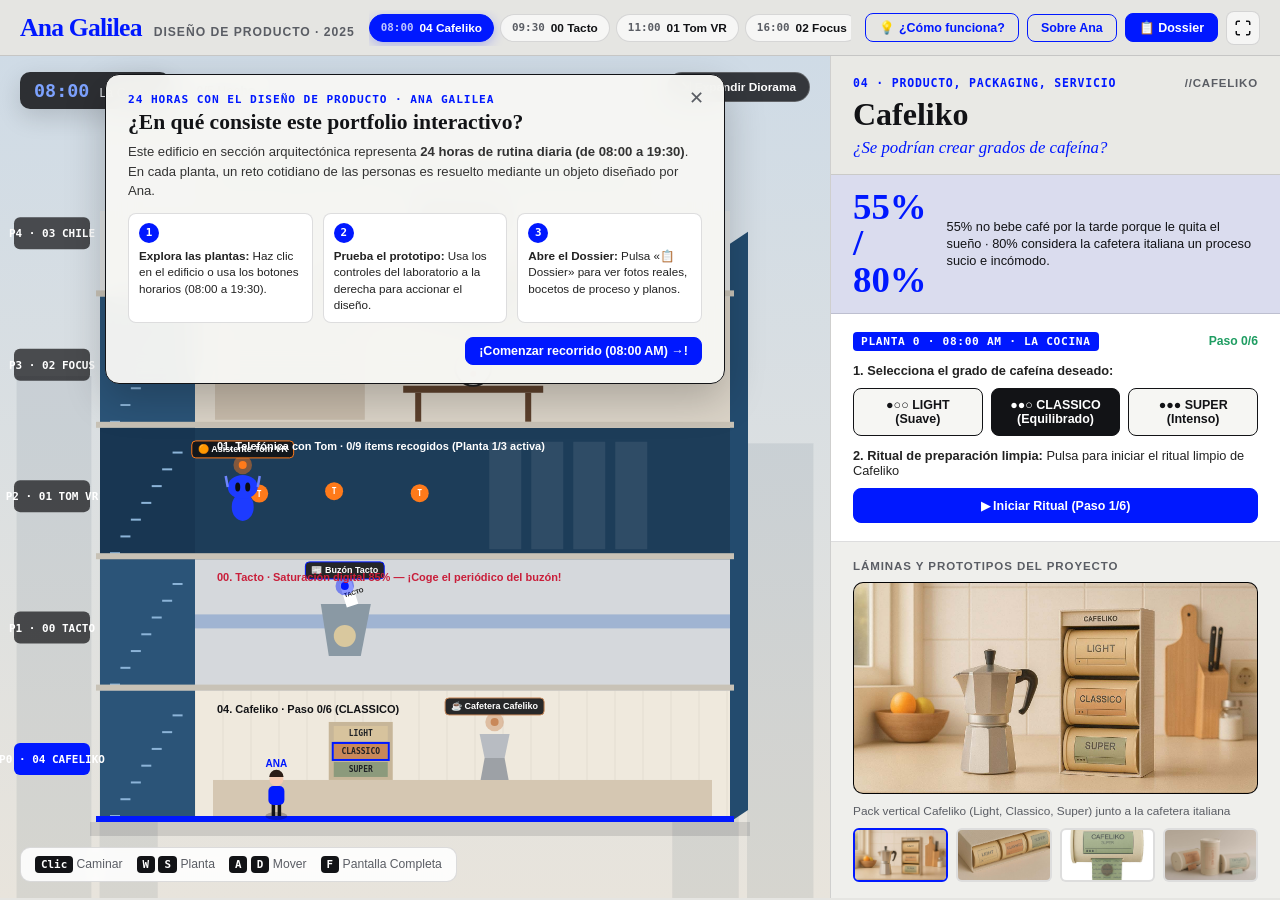
==== commit c8cd2ef8: "Solucionar botones que no responden y anadir guia interactiva del concepto" ====
--- a/web/index.html
+++ b/web/index.html
@@ -42,29 +42,32 @@
 
     <!-- Navegador de las 5 Plantas del Edificio (Desktop / Tablet) -->
     <nav class="floor-nav-strip" aria-label="Plantas del Edificio">
-      <button class="floor-pill active" onclick="selectFloor(0)">
+      <button class="floor-pill active" onclick="window.selectFloor(0)">
         <span class="pill-time">08:00</span>
         <span class="pill-name">04 Cafeliko</span>
       </button>
-      <button class="floor-pill" onclick="selectFloor(1)">
+      <button class="floor-pill" onclick="window.selectFloor(1)">
         <span class="pill-time">09:30</span>
         <span class="pill-name">00 Tacto</span>
       </button>
-      <button class="floor-pill" onclick="selectFloor(2)">
+      <button class="floor-pill" onclick="window.selectFloor(2)">
         <span class="pill-time">11:00</span>
         <span class="pill-name">01 Tom VR</span>
       </button>
-      <button class="floor-pill" onclick="selectFloor(3)">
+      <button class="floor-pill" onclick="window.selectFloor(3)">
         <span class="pill-time">16:00</span>
         <span class="pill-name">02 Focus</span>
       </button>
-      <button class="floor-pill" onclick="selectFloor(4)">
+      <button class="floor-pill" onclick="window.selectFloor(4)">
         <span class="pill-time">19:30</span>
         <span class="pill-name">03 Chile</span>
       </button>
     </nav>
 
     <div class="header-actions">
+      <button class="btn-editorial" onclick="window.openHelpModal()" title="¿Cómo funciona este portfolio interactivo?">
+        💡 ¿Cómo funciona?
+      </button>
       <button class="btn-editorial hide-mobile" onclick="window.openDossierModal('manifesto')">
         Sobre Ana
       </button>
@@ -82,6 +85,35 @@
     <!-- Visor del Edificio Seccionado en Tiempo Real -->
     <section class="diorama-viewport">
       <canvas id="dioramaCanvas"></canvas>
+
+      <!-- Tarjeta Inicial / Guía de Bienvenida: Concepto del Portfolio -->
+      <div class="welcome-guide-card" id="welcomeGuideCard">
+        <button class="welcome-guide-close" onclick="window.dismissWelcomeGuide()" title="Cerrar guía" aria-label="Cerrar">✕</button>
+        <div class="welcome-guide-badge">24 HORAS CON EL DISEÑO DE PRODUCTO · ANA GALILEA</div>
+        <h2 class="welcome-guide-title">¿En qué consiste este portfolio interactivo?</h2>
+        <p class="welcome-guide-desc">
+          Este edificio en sección arquitectónica representa <strong>24 horas de rutina diaria (de 08:00 a 19:30)</strong>. En cada planta, un reto cotidiano de las personas es resuelto mediante un objeto diseñado por Ana.
+        </p>
+        <div class="welcome-guide-grid">
+          <div class="guide-item">
+            <span class="guide-num">1</span>
+            <div><strong>Explora las plantas:</strong> Haz clic en el edificio o usa los botones horarios (08:00 a 19:30).</div>
+          </div>
+          <div class="guide-item">
+            <span class="guide-num">2</span>
+            <div><strong>Prueba el prototipo:</strong> Usa los controles del laboratorio a la derecha para accionar el diseño.</div>
+          </div>
+          <div class="guide-item">
+            <span class="guide-num">3</span>
+            <div><strong>Abre el Dossier:</strong> Pulsa «📋 Dossier» para ver fotos reales, bocetos de proceso y planos.</div>
+          </div>
+        </div>
+        <div class="welcome-guide-footer">
+          <button class="btn-editorial primary" onclick="window.dismissWelcomeGuide()">
+            ¡Comenzar recorrido (08:00 AM) →!
+          </button>
+        </div>
+      </div>
 
       <!-- Botones flotantes HUD Superior Derecho (Solo desktop) -->
       <div class="diorama-hud-controls hide-mobile">
--- a/web/styles.css
+++ b/web/styles.css
@@ -226,6 +226,7 @@
   height: 100%;
   display: block;
   cursor: pointer;
+  touch-action: none;
 }
 
 /* Floating HUD Controls (Top Right) */
@@ -461,6 +462,8 @@
   cursor: pointer;
   transition: all 0.15s ease;
   text-align: center;
+  touch-action: manipulation;
+  -webkit-tap-highlight-color: transparent;
 }
 
 .game-btn:hover {
@@ -469,9 +472,120 @@
   border-color: var(--klein-blue);
 }
 
+.game-btn:active {
+  transform: scale(0.97);
+}
+
 .game-btn.active {
   background: var(--ink);
   color: #fff;
+}
+
+/* --- TARJETA DE BIENVENIDA / ONBOARDING --- */
+.welcome-guide-card {
+  position: absolute;
+  top: 18px;
+  left: 50%;
+  transform: translateX(-50%);
+  width: min(92%, 620px);
+  background: rgba(246, 246, 243, 0.97);
+  backdrop-filter: blur(14px);
+  border: 1.5px solid var(--ink);
+  border-radius: 14px;
+  padding: 18px 22px;
+  box-shadow: 0 14px 40px rgba(0, 0, 0, 0.22);
+  z-index: 25;
+  transition: opacity 0.25s ease, transform 0.25s ease;
+}
+
+.welcome-guide-card.dismissed {
+  opacity: 0;
+  pointer-events: none;
+  transform: translate(-50%, -15px);
+}
+
+.welcome-guide-badge {
+  font-family: var(--font-mono);
+  font-size: 0.7rem;
+  font-weight: 700;
+  color: var(--klein-blue);
+  letter-spacing: 0.08em;
+  text-transform: uppercase;
+  margin-bottom: 4px;
+}
+
+.welcome-guide-title {
+  font-family: var(--font-serif);
+  font-size: 1.35rem;
+  font-weight: 800;
+  color: var(--ink);
+  line-height: 1.2;
+  margin-bottom: 6px;
+}
+
+.welcome-guide-desc {
+  font-size: 0.82rem;
+  line-height: 1.5;
+  color: #333;
+  margin-bottom: 12px;
+}
+
+.welcome-guide-grid {
+  display: grid;
+  grid-template-columns: repeat(3, 1fr);
+  gap: 10px;
+  margin-bottom: 14px;
+}
+
+.guide-item {
+  background: #fff;
+  border: 1px solid var(--border);
+  border-radius: 8px;
+  padding: 9px 10px;
+  display: flex;
+  flex-direction: column;
+  gap: 5px;
+  font-size: 0.73rem;
+  line-height: 1.4;
+  color: #222;
+}
+
+.guide-num {
+  width: 20px;
+  height: 20px;
+  border-radius: 50%;
+  background: var(--klein-blue);
+  color: #fff;
+  font-family: var(--font-mono);
+  font-weight: 800;
+  font-size: 0.68rem;
+  display: flex;
+  align-items: center;
+  justify-content: center;
+}
+
+.welcome-guide-footer {
+  display: flex;
+  justify-content: flex-end;
+}
+
+.welcome-guide-close {
+  position: absolute;
+  top: 10px;
+  right: 12px;
+  background: transparent;
+  border: none;
+  font-size: 1.15rem;
+  color: var(--ink-muted);
+  cursor: pointer;
+  padding: 4px 8px;
+  border-radius: 6px;
+  line-height: 1;
+}
+
+.welcome-guide-close:hover {
+  color: var(--ink);
+  background: rgba(0, 0, 0, 0.06);
 }
 
 /* Project Gallery Preview in Sidebar */
@@ -869,4 +983,24 @@
     grid-column: span 1;
     height: 180px;
   }
-}
+
+  .welcome-guide-card {
+    top: 6px;
+    width: 94%;
+    padding: 12px 14px;
+  }
+
+  .welcome-guide-grid {
+    grid-template-columns: 1fr;
+    gap: 6px;
+  }
+
+  .welcome-guide-desc {
+    font-size: 0.76rem;
+    margin-bottom: 8px;
+  }
+
+  .welcome-guide-title {
+    font-size: 1.12rem;
+  }
+}
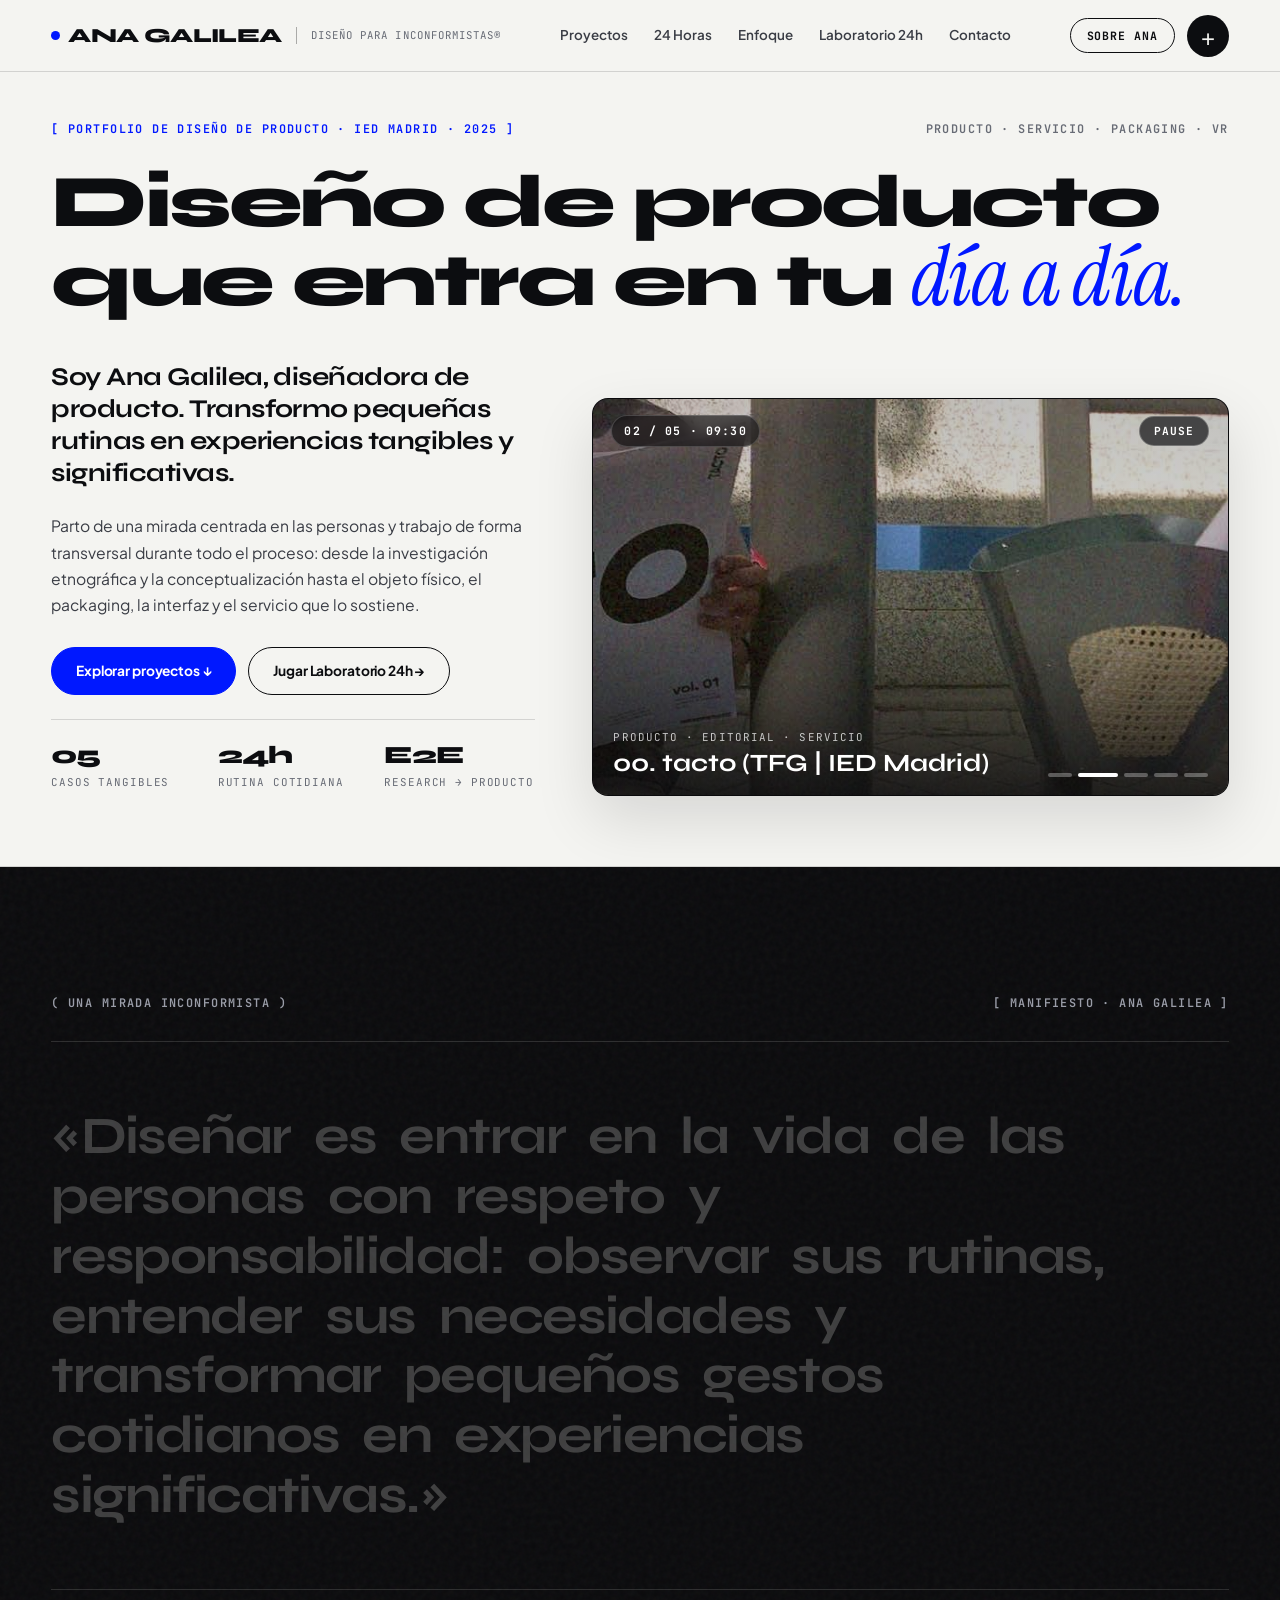
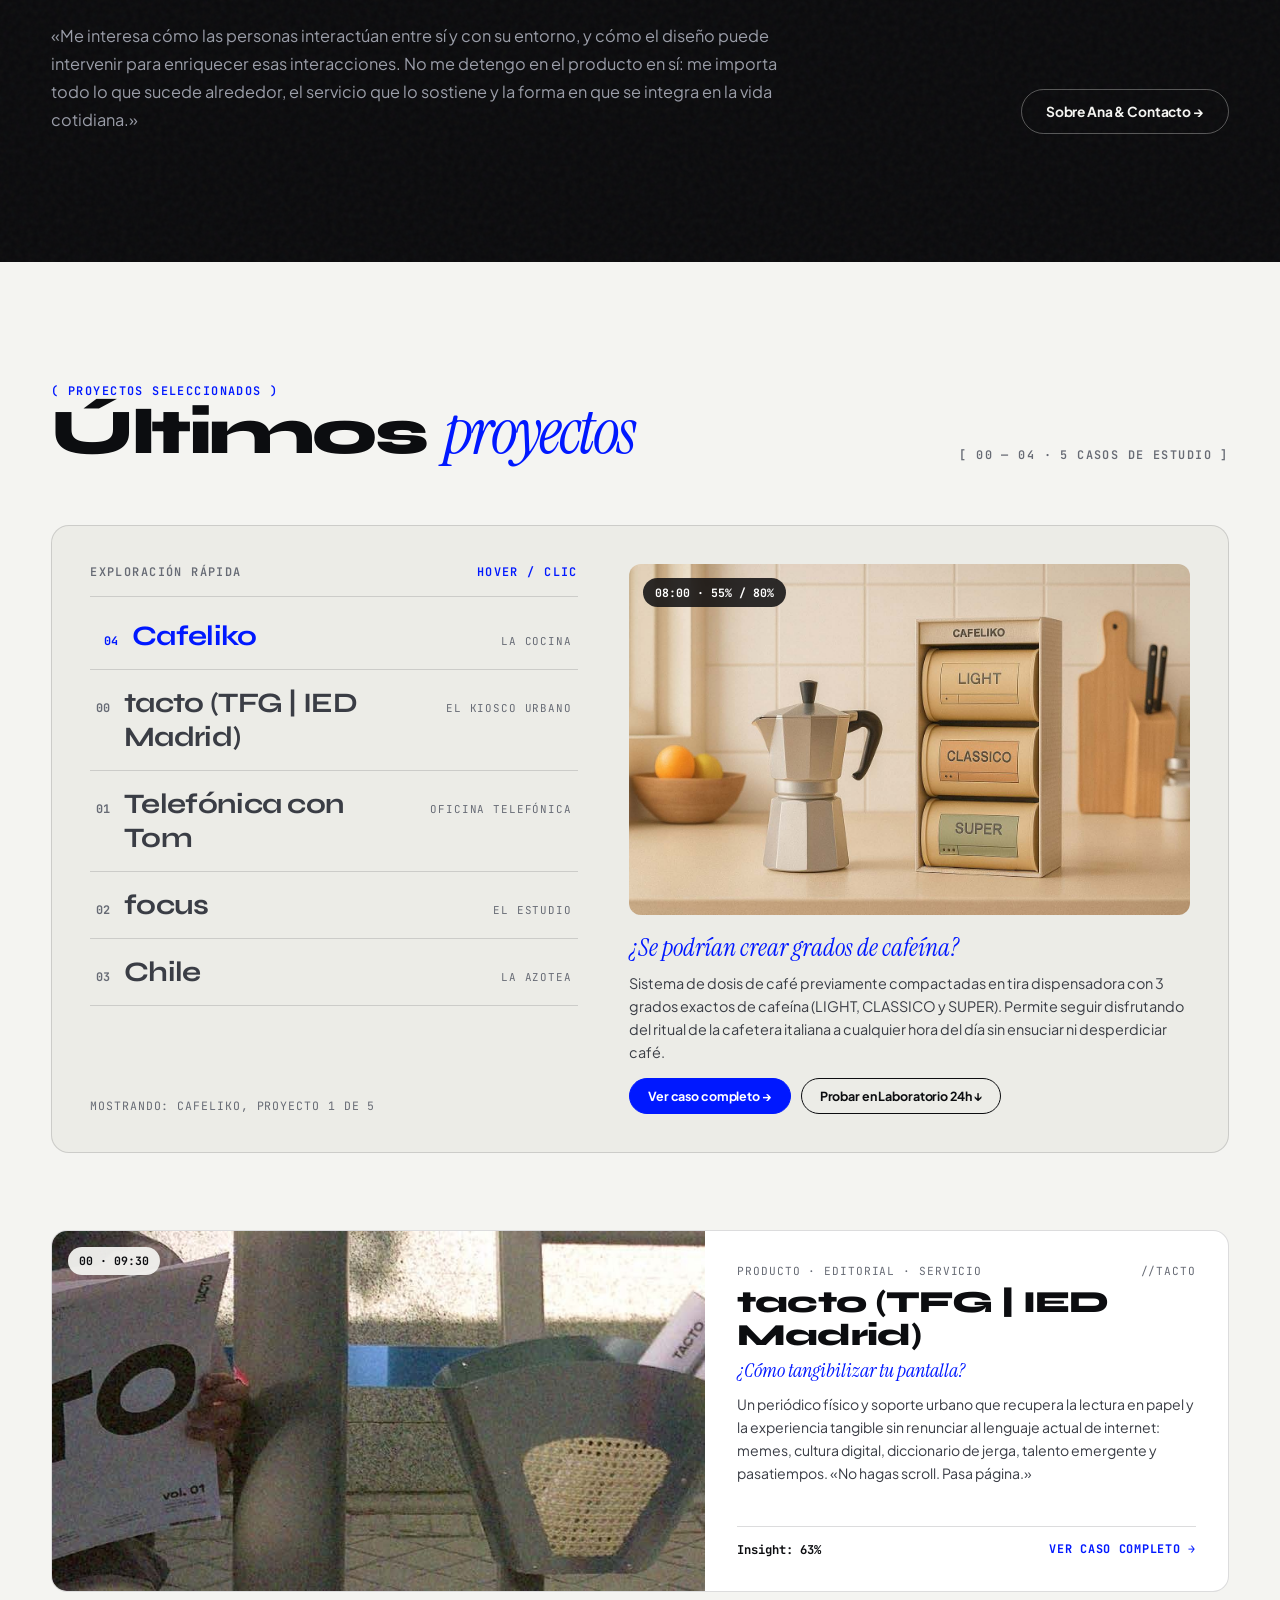
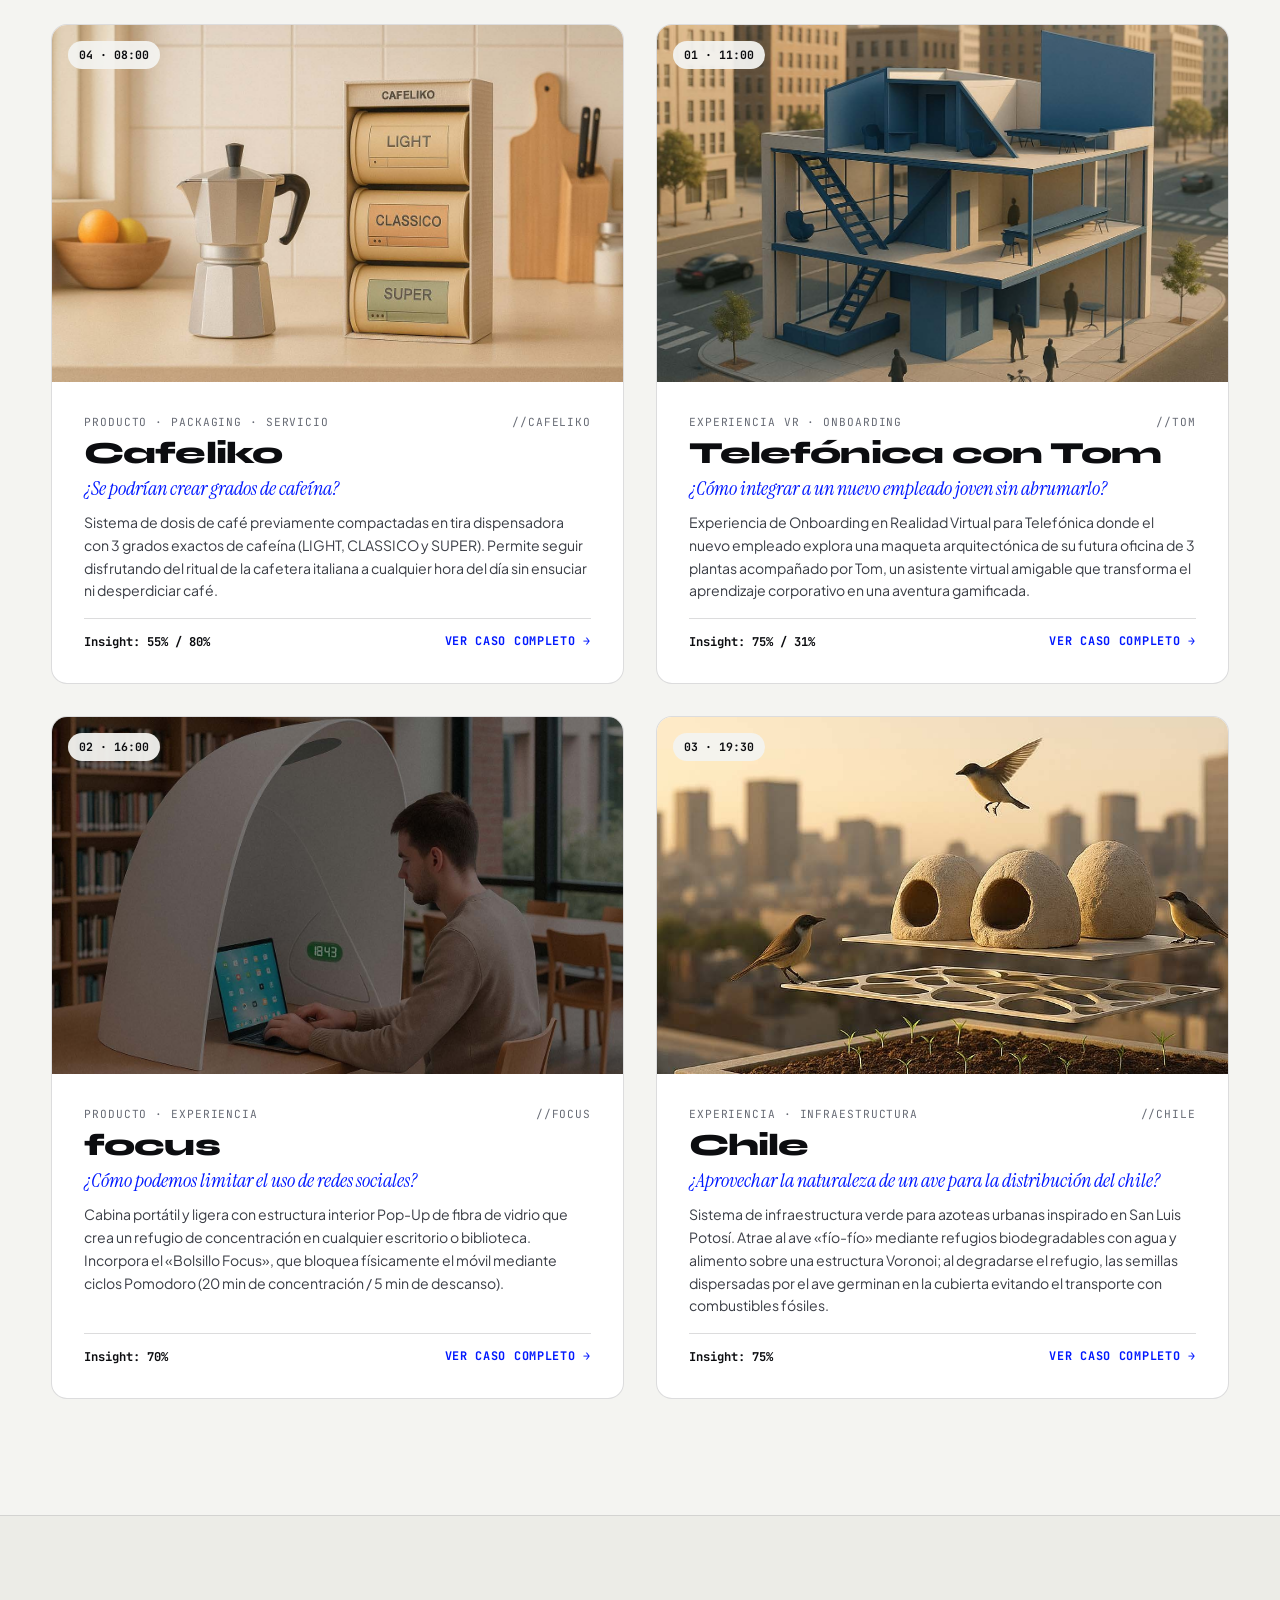
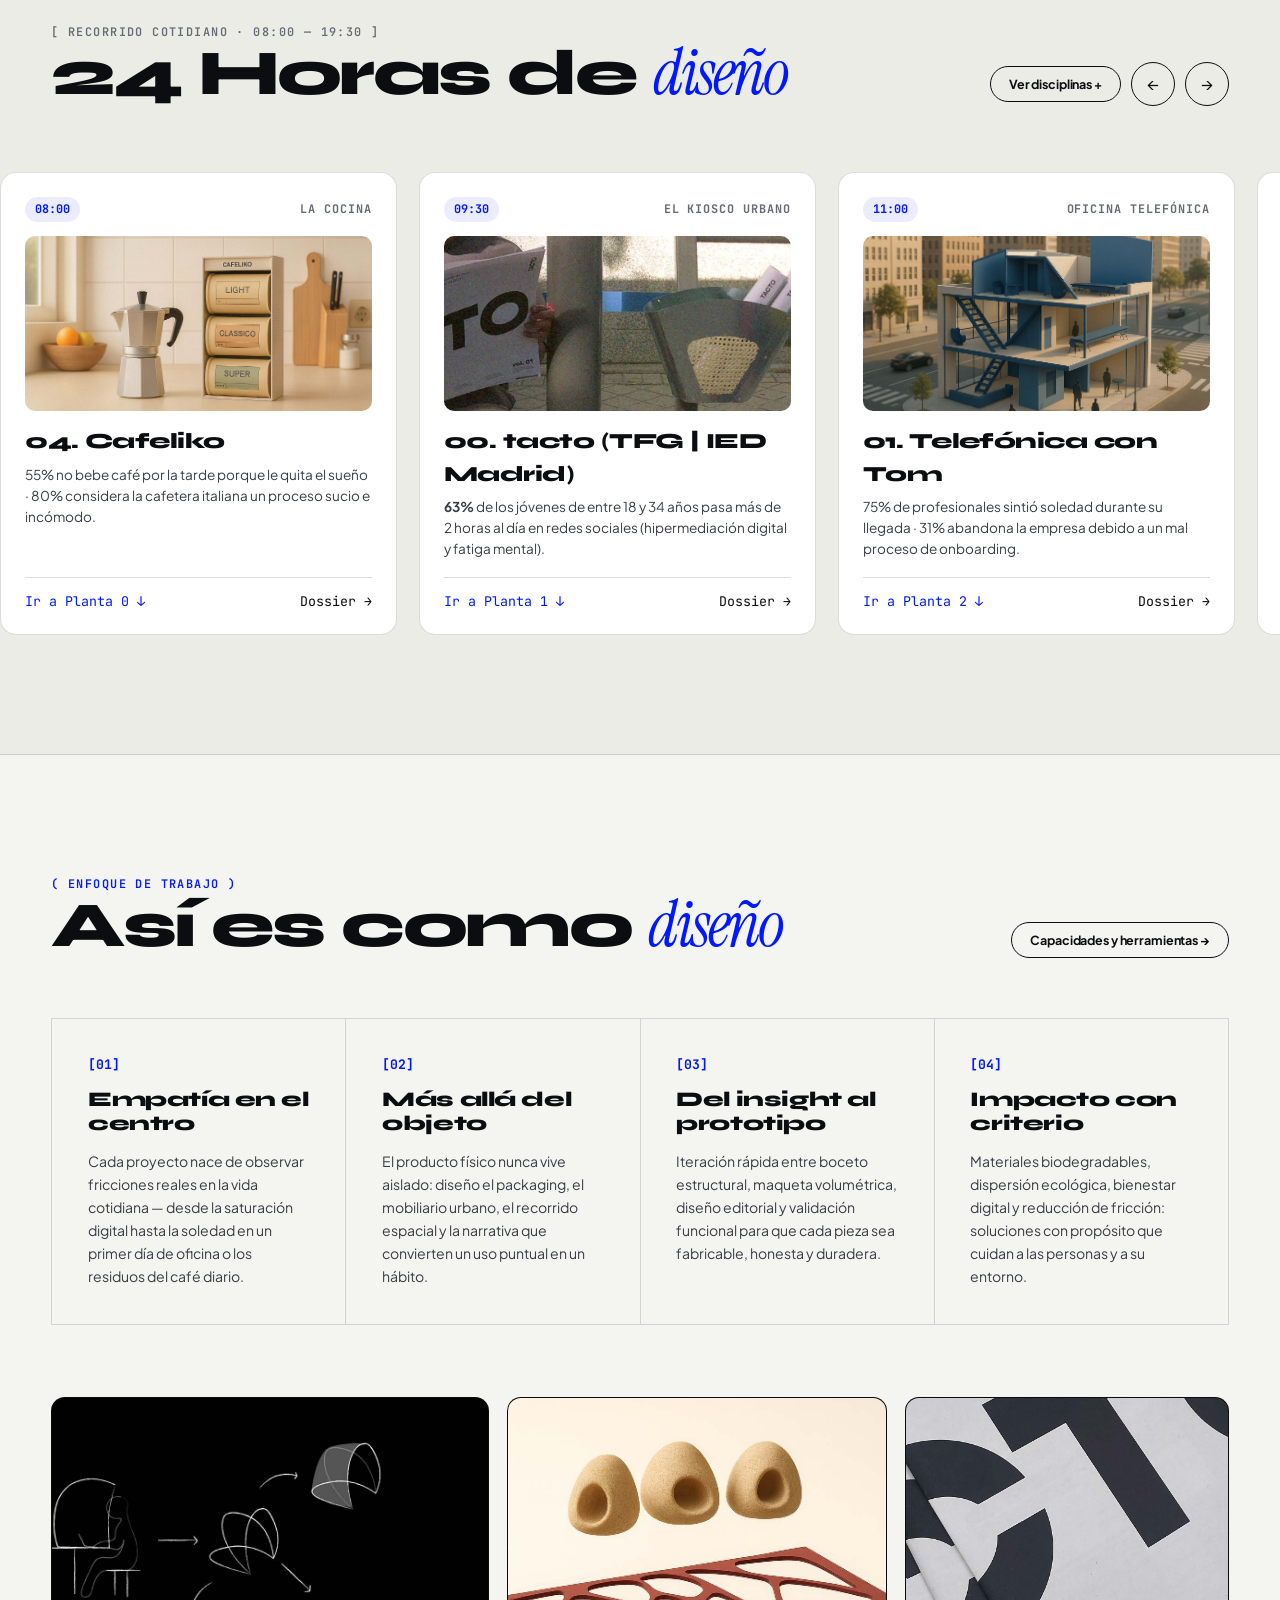
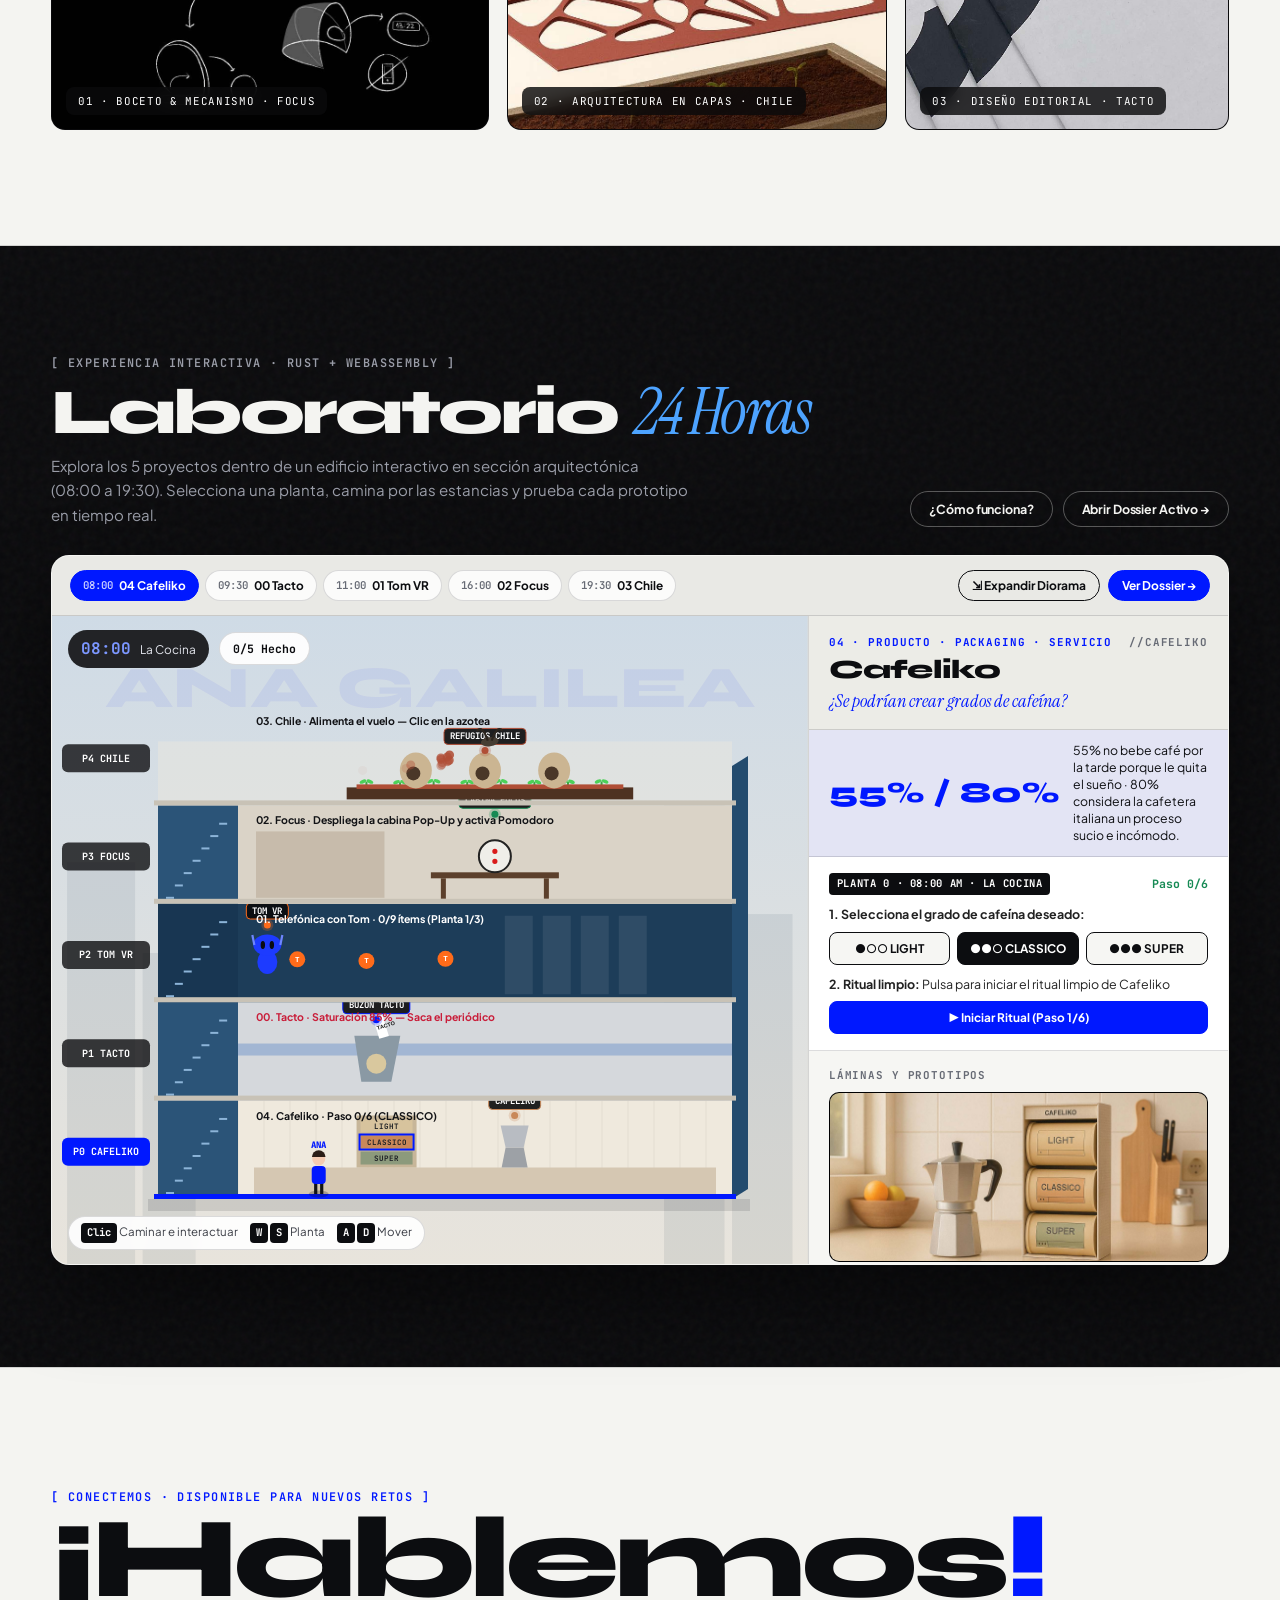
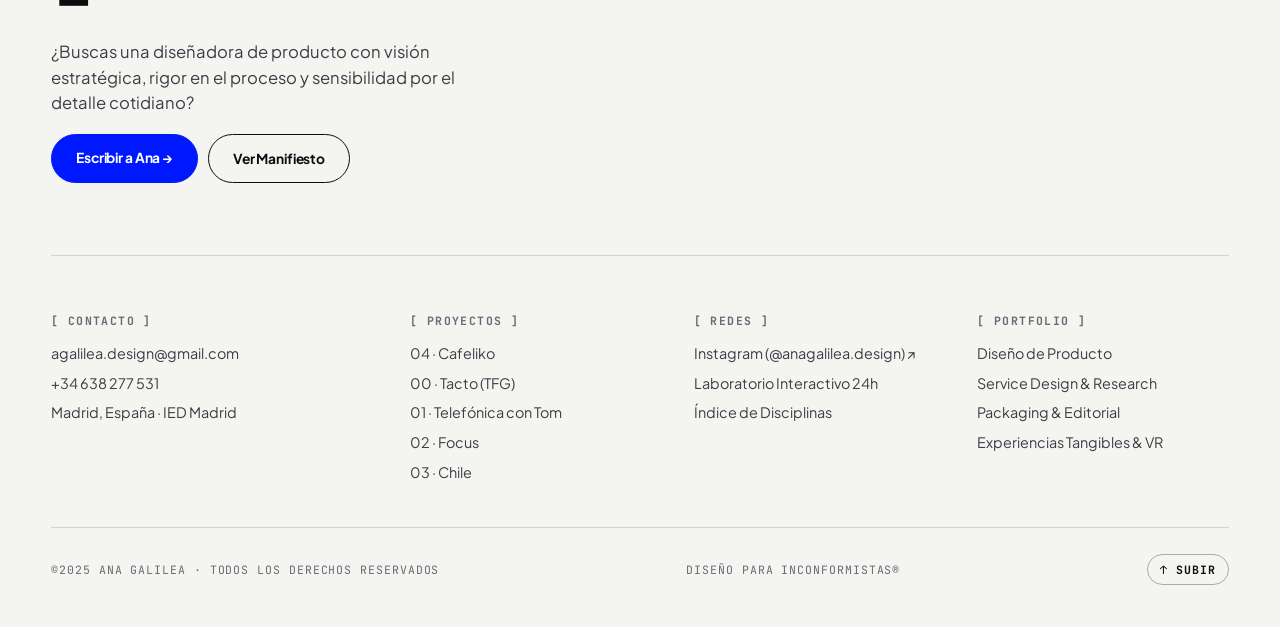
==== commit 09fc278d: "Rediseñar portfolio con estética editorial inspirada en Garaje de Ideas" ====
--- a/web/index.html
+++ b/web/index.html
@@ -4,19 +4,19 @@
   <meta charset="UTF-8" />
   <meta name="viewport" content="width=device-width, initial-scale=1.0" />
   <title>Ana Galilea · Diseño de Producto (Portfolio 2025)</title>
-  <meta name="description" content="Portfolio interactivo de diseño de producto de Ana Galilea (2025). 5 proyectos tangibles: Cafeliko, Tacto, Telefónica con Tom, Focus y Chile." />
+  <meta name="description" content="Portfolio editorial e interactivo de diseño de producto de Ana Galilea (IED Madrid, 2025). 5 proyectos tangibles: Cafeliko, Tacto, Telefónica con Tom, Focus y Chile." />
   <meta name="author" content="Ana Galilea" />
 
-  <!-- Favicon e Iconos para móvil / navegadores -->
+  <!-- Favicon e Iconos -->
   <link rel="icon" type="image/png" href="assets/portfolio/favicon.png" />
   <link rel="apple-touch-icon" href="assets/portfolio/apple-touch-icon.png" />
-  <meta name="theme-color" content="#e5e5e2" />
-
-  <!-- Open Graph para WhatsApp, Telegram, iMessage, LinkedIn, etc. -->
+  <meta name="theme-color" content="#0a0a0c" />
+
+  <!-- Open Graph para WhatsApp, Telegram, iMessage, LinkedIn -->
   <meta property="og:type" content="website" />
   <meta property="og:url" content="https://anagalilea.xyz/" />
   <meta property="og:title" content="Ana Galilea · Diseño de Producto (Portfolio 2025)" />
-  <meta property="og:description" content="Experiencia interactiva 24 Horas con Ana. 5 proyectos de diseño de producto, servicios y rituales cotidianos." />
+  <meta property="og:description" content="Diseño para inconformistas. 5 proyectos de diseño de producto, servicios y rituales cotidianos + Laboratorio Interactivo 24 Horas." />
   <meta property="og:image" content="https://anagalilea.xyz/assets/portfolio/og_preview.jpg" />
   <meta property="og:image:secure_url" content="https://anagalilea.xyz/assets/portfolio/og_preview.jpg" />
   <meta property="og:image:type" content="image/jpeg" />
@@ -27,170 +27,669 @@
   <!-- Twitter / X Card -->
   <meta name="twitter:card" content="summary_large_image" />
   <meta name="twitter:title" content="Ana Galilea · Diseño de Producto" />
-  <meta name="twitter:description" content="Portfolio interactivo de diseño de producto (2025). 5 proyectos tangibles y experiencias significativas." />
+  <meta name="twitter:description" content="Portfolio de diseño de producto (2025). 5 proyectos tangibles y experiencias significativas." />
   <meta name="twitter:image" content="https://anagalilea.xyz/assets/portfolio/og_preview.jpg" />
+
+  <!-- Google Fonts: Syne (Display), Plus Jakarta Sans (Body), Instrument Serif (Editorial Italic), JetBrains Mono (Technical Meta) -->
+  <link rel="preconnect" href="https://fonts.googleapis.com" />
+  <link rel="preconnect" href="https://fonts.gstatic.com" crossorigin />
+  <link href="https://fonts.googleapis.com/css2?family=Instrument+Serif:ital@0;1&family=JetBrains+Mono:wght@500;700&family=Plus+Jakarta+Sans:wght@400;500;600;700;800&family=Syne:wght@600;700;800&display=swap" rel="stylesheet" />
 
   <link rel="stylesheet" href="styles.css" />
 </head>
 <body>
-  <!-- CABECERA EDITORIAL INTERACTIVA -->
-  <header class="top-bar">
-    <div class="brand-group" onclick="window.openDossierModal('manifesto')" title="Ver Manifiesto y Contacto de Ana Galilea">
-      <span class="brand-name">Ana Galilea</span>
-      <span class="brand-tag">Diseño de Producto · 2025</span>
-    </div>
-
-    <!-- Navegador de las 5 Plantas del Edificio (Desktop / Tablet) -->
-    <nav class="floor-nav-strip" aria-label="Plantas del Edificio">
-      <button class="floor-pill active" onclick="window.selectFloor(0)">
-        <span class="pill-time">08:00</span>
-        <span class="pill-name">04 Cafeliko</span>
-      </button>
-      <button class="floor-pill" onclick="window.selectFloor(1)">
-        <span class="pill-time">09:30</span>
-        <span class="pill-name">00 Tacto</span>
-      </button>
-      <button class="floor-pill" onclick="window.selectFloor(2)">
-        <span class="pill-time">11:00</span>
-        <span class="pill-name">01 Tom VR</span>
-      </button>
-      <button class="floor-pill" onclick="window.selectFloor(3)">
-        <span class="pill-time">16:00</span>
-        <span class="pill-name">02 Focus</span>
-      </button>
-      <button class="floor-pill" onclick="window.selectFloor(4)">
-        <span class="pill-time">19:30</span>
-        <span class="pill-name">03 Chile</span>
-      </button>
+
+  <!-- CURSOR PERSONALIZADO (Desktop: DRAG / VER) -->
+  <div class="custom-cursor" id="customCursor" aria-hidden="true">VER</div>
+
+  <!-- CORTINA DE APERTURA CINÉTICA (Inspirada en Garaje de Ideas con botón SKIP) -->
+  <div class="preloader has-grain" id="preloader" role="dialog" aria-label="Introducción del portfolio">
+    <div class="preloader-top">
+      <span>ANA GALILEA · MADRID</span>
+      <button class="preloader-skip" id="preloaderSkipBtn" type="button">(SKIP)</button>
+    </div>
+    <div class="preloader-stage">
+      <div class="preloader-word" id="preloaderWord" aria-live="polite"></div>
+    </div>
+    <div class="preloader-bottom">
+      <span>DISEÑO PARA INCONFORMISTAS®</span>
+      <div class="preloader-progress-track">
+        <div class="preloader-progress-fill" id="preloaderProgress"></div>
+      </div>
+      <span>PORTFOLIO 2025</span>
+    </div>
+  </div>
+
+  <!-- CABECERA EDITORIAL STICKY + BOTÓN "+" -->
+  <header class="site-header" id="siteHeader">
+    <a href="#inicio" class="brand-lockup" aria-label="Inicio — Ana Galilea">
+      <span class="brand-wordmark">
+        <span class="brand-dot" aria-hidden="true"></span>
+        Ana Galilea
+      </span>
+      <span class="brand-claim">Diseño para inconformistas®</span>
+    </a>
+
+    <nav class="header-nav" aria-label="Navegación principal">
+      <a href="#proyectos">Proyectos</a>
+      <a href="#rutinas">24 Horas</a>
+      <a href="#enfoque">Enfoque</a>
+      <a href="#laboratorio">Laboratorio 24h</a>
+      <a href="#contacto">Contacto</a>
     </nav>
 
-    <div class="header-actions">
-      <button class="btn-editorial" onclick="window.openHelpModal()" title="¿Cómo funciona este portfolio interactivo?">
-        💡 ¿Cómo funciona?
-      </button>
-      <button class="btn-editorial hide-mobile" onclick="window.openDossierModal('manifesto')">
+    <div class="header-right">
+      <button class="header-cta" id="headerManifestoBtn" type="button" onclick="window.openDossierModal('manifesto')">
         Sobre Ana
       </button>
-      <button class="btn-editorial primary" onclick="window.openDossierModal('project')">
-        📋 Dossier
+      <button
+        class="menu-plus-btn"
+        id="menuToggleBtn"
+        type="button"
+        aria-label="Abrir menú de navegación"
+        aria-expanded="false"
+        aria-controls="navOverlay"
+      >
+        +
       </button>
-      <button class="btn-icon" id="fullscreenBtn" onclick="window.toggleFullscreen()" title="Alternar Pantalla Completa (F)" aria-label="Pantalla Completa">
-        <svg class="icon-fs" viewBox="0 0 24 24" width="18" height="18" stroke="currentColor" stroke-width="2" fill="none"><path d="M8 3H5a2 2 0 0 0-2 2v3m18 0V5a2 2 0 0 0-2-2h-3m0 18h3a2 2 0 0 0 2-2v-3M3 16v3a2 2 0 0 0 2 2h3"/></svg>
-      </button>
     </div>
   </header>
 
-  <!-- ESCENARIO PRINCIPAL: DIORAMA 2.5D (IZQUIERDA) + LABORATORIO JUGABLE (DERECHA) -->
-  <main class="main-stage">
-    <!-- Visor del Edificio Seccionado en Tiempo Real -->
-    <section class="diorama-viewport">
-      <canvas id="dioramaCanvas"></canvas>
-
-      <!-- Tarjeta Inicial / Guía de Bienvenida: Concepto del Portfolio -->
-      <div class="welcome-guide-card" id="welcomeGuideCard">
-        <button class="welcome-guide-close" onclick="window.dismissWelcomeGuide()" title="Cerrar guía" aria-label="Cerrar">✕</button>
-        <div class="welcome-guide-badge">24 HORAS CON EL DISEÑO DE PRODUCTO · ANA GALILEA</div>
-        <h2 class="welcome-guide-title">¿En qué consiste este portfolio interactivo?</h2>
-        <p class="welcome-guide-desc">
-          Este edificio en sección arquitectónica representa <strong>24 horas de rutina diaria (de 08:00 a 19:30)</strong>. En cada planta, un reto cotidiano de las personas es resuelto mediante un objeto diseñado por Ana.
-        </p>
-        <div class="welcome-guide-grid">
-          <div class="guide-item">
-            <span class="guide-num">1</span>
-            <div><strong>Explora las plantas:</strong> Haz clic en el edificio o usa los botones horarios (08:00 a 19:30).</div>
-          </div>
-          <div class="guide-item">
-            <span class="guide-num">2</span>
-            <div><strong>Prueba el prototipo:</strong> Usa los controles del laboratorio a la derecha para accionar el diseño.</div>
-          </div>
-          <div class="guide-item">
-            <span class="guide-num">3</span>
-            <div><strong>Abre el Dossier:</strong> Pulsa «📋 Dossier» para ver fotos reales, bocetos de proceso y planos.</div>
-          </div>
-        </div>
-        <div class="welcome-guide-footer">
-          <button class="btn-editorial primary" onclick="window.dismissWelcomeGuide()">
-            ¡Comenzar recorrido (08:00 AM) →!
+  <!-- MENÚ FULLSCREEN EDITORIAL (Toggle "+") -->
+  <div class="nav-overlay has-grain" id="navOverlay" aria-hidden="true">
+    <div class="container nav-overlay-grid">
+      <ul class="nav-big-list">
+        <li>
+          <a class="nav-big-link" href="#inicio" onclick="window.closeNavOverlay()">
+            <span class="nav-big-title">Inicio</span>
+            <span class="nav-big-num">[01]</span>
+          </a>
+        </li>
+        <li>
+          <a class="nav-big-link" href="#proyectos" onclick="window.closeNavOverlay()">
+            <span class="nav-big-title">Proyectos</span>
+            <span class="nav-big-num">[02 · 05 CASOS]</span>
+          </a>
+        </li>
+        <li>
+          <a class="nav-big-link" href="#rutinas" onclick="window.closeNavOverlay()">
+            <span class="nav-big-title">24 Horas · Rutinas</span>
+            <span class="nav-big-num">[03]</span>
+          </a>
+        </li>
+        <li>
+          <a class="nav-big-link" href="#enfoque" onclick="window.closeNavOverlay()">
+            <span class="nav-big-title">Enfoque</span>
+            <span class="nav-big-num">[04]</span>
+          </a>
+        </li>
+        <li>
+          <a class="nav-big-link" href="#laboratorio" onclick="window.closeNavOverlay()">
+            <span class="nav-big-title">Laboratorio 24h</span>
+            <span class="nav-big-num">[05 · WASM 2.5D]</span>
+          </a>
+        </li>
+        <li>
+          <a class="nav-big-link" href="#contacto" onclick="window.closeNavOverlay()">
+            <span class="nav-big-title">¡Hablemos!</span>
+            <span class="nav-big-num">[06]</span>
+          </a>
+        </li>
+      </ul>
+
+      <div class="nav-overlay-meta">
+        <div class="nav-meta-block">
+          <h4>[ Contacto directo ]</h4>
+          <a href="mailto:agalilea.design@gmail.com">agalilea.design@gmail.com</a>
+          <a href="tel:+34638277531">+34 638 277 531</a>
+        </div>
+        <div class="nav-meta-block">
+          <h4>[ Redes &amp; Disciplinas ]</h4>
+          <a href="https://instagram.com/anagalilea.design" target="_blank" rel="noopener noreferrer">Instagram · @anagalilea.design ↗</a>
+          <button type="button" onclick="window.closeNavOverlay(); window.openDisciplinesModal();" style="color:#4da3ff; margin-top:6px; font-family:var(--font-mono); font-size:0.8rem; text-transform:uppercase; letter-spacing:0.08em;">
+            Ver índice de disciplinas →
           </button>
         </div>
-      </div>
-
-      <!-- Botones flotantes HUD Superior Derecho (Solo desktop) -->
-      <div class="diorama-hud-controls hide-mobile">
-        <button class="hud-pill-btn" onclick="window.toggleDioramaWide()" id="expandDioramaBtn" title="Expandir vista completa del edificio">
-          ⇲ Expandir Diorama
-        </button>
-      </div>
-
-      <!-- HUD Superior: Reloj de Rutina Cotidiana + Progreso -->
-      <div class="diorama-hud-top">
-        <div class="clock-card">
-          <span class="clock-time" id="hudClockTime">08:00</span>
-          <span class="clock-routine" id="hudClockRoutine">La Cocina</span>
-        </div>
-        <div class="progress-card" id="globalProgressText">
-          0/5 Hecho
-        </div>
-      </div>
-
-      <!-- HUD Inferior: Guía de Controles del Juego (Solo desktop) -->
-      <div class="diorama-controls-hint hide-mobile">
-        <span><span class="kbd">Clic</span> Caminar</span>
-        <span><span class="kbd">W</span> <span class="kbd">S</span> Planta</span>
-        <span><span class="kbd">A</span> <span class="kbd">D</span> Mover</span>
-        <span><span class="kbd">F</span> Pantalla Completa</span>
+        <div class="nav-meta-block">
+          <h4>[ Formación ]</h4>
+          <p>Diseño de Producto · IED Madrid<br />Producto, Servicio, Packaging &amp; Experiencia</p>
+        </div>
+      </div>
+    </div>
+
+    <div class="container nav-overlay-footer">
+      <span>DISEÑO DE PRODUCTO · MADRID, ESPAÑA</span>
+      <span id="madridLiveClock">MADRID · --:--</span>
+      <span>©2025 ANA GALILEA</span>
+    </div>
+  </div>
+
+  <main>
+    <!-- ====================================================================
+         SECTION 1 · HERO ("Así es como lo hacemos")
+         ==================================================================== -->
+    <section class="hero-section" id="inicio">
+      <div class="container">
+        <div class="hero-kicker-row">
+          <span class="eyebrow-tag accent">[ PORTFOLIO DE DISEÑO DE PRODUCTO · IED MADRID · 2025 ]</span>
+          <span class="eyebrow-tag">PRODUCTO · SERVICIO · PACKAGING · VR</span>
+        </div>
+
+        <h1 class="hero-headline">
+          Diseño de producto que entra en tu <span class="serif-italic">día&nbsp;a&nbsp;día.</span>
+        </h1>
+
+        <div class="hero-grid">
+          <div class="hero-copy-col">
+            <p class="hero-sublead">
+              Soy Ana Galilea, diseñadora de producto. Transformo pequeñas rutinas en experiencias tangibles y significativas.
+            </p>
+            <p class="hero-description">
+              Parto de una mirada centrada en las personas y trabajo de forma transversal durante todo el proceso: desde la investigación etnográfica y la conceptualización hasta el objeto físico, el packaging, la interfaz y el servicio que lo sostiene.
+            </p>
+            <div class="hero-cta-row">
+              <a href="#proyectos" class="btn-pill primary" id="heroProjectsCta">
+                Explorar proyectos ↓
+              </a>
+              <a href="#laboratorio" class="btn-pill" id="heroLabCta">
+                Jugar Laboratorio 24h →
+              </a>
+            </div>
+            <div class="hero-metrics">
+              <div>
+                <div class="hero-metric-val">05</div>
+                <div class="hero-metric-lbl">Casos tangibles</div>
+              </div>
+              <div>
+                <div class="hero-metric-val">24h</div>
+                <div class="hero-metric-lbl">Rutina cotidiana</div>
+              </div>
+              <div>
+                <div class="hero-metric-val">E2E</div>
+                <div class="hero-metric-lbl">Research → Producto</div>
+              </div>
+            </div>
+          </div>
+
+          <!-- Editorial Visual Reel con Pause / Play (Referencia Garaje de Ideas) -->
+          <div class="hero-reel" id="heroReel" data-cursor="VER">
+            <div class="hero-reel-slides" id="heroReelSlides">
+              <!-- Poblado dinámicamente desde game.js -->
+            </div>
+            <div class="hero-reel-scrim"></div>
+            <div class="hero-reel-top">
+              <span class="reel-counter" id="reelCounter">01 / 05 · 08:00 AM</span>
+              <button class="reel-toggle-btn" id="reelToggleBtn" type="button" aria-pressed="false">
+                Pause
+              </button>
+            </div>
+            <div class="hero-reel-bottom">
+              <div class="reel-caption-group">
+                <div class="reel-caption-cat" id="reelCaptionCat">Producto · Packaging · Servicio</div>
+                <div class="reel-caption-title" id="reelCaptionTitle">04. Cafeliko</div>
+              </div>
+              <div class="reel-dots" id="reelDots" role="tablist" aria-label="Proyectos destacados"></div>
+            </div>
+          </div>
+        </div>
       </div>
     </section>
 
-    <!-- Panel Lateral: Mini-Juego del Proyecto Activo + Galería Extraída del PDF -->
-    <aside class="lab-sidebar">
-      <div class="lab-header">
-        <div class="lab-breadcrumbs">
-          <span class="lab-project-num" id="labNum">04 · Producto, packaging, servicio</span>
-          <span id="labCode">//Cafeliko</span>
-        </div>
-        <h1 class="lab-title" id="labTitle">Cafeliko</h1>
-        <p class="lab-question" id="labQuestion">¿Se podrían crear grados de cafeína?</p>
-      </div>
-
-      <div class="lab-stat-banner">
-        <div class="stat-big" id="labStatBig">55%</div>
-        <div class="stat-desc" id="labStatDesc">
-          de usuarios reportan: «No bebo café por la tarde porque no me deja dormir».
-        </div>
-      </div>
-
-      <!-- Controles Interactivos del Mini-Juego en Rust/WASM -->
-      <div class="minigame-box" id="minigameContent"></div>
-
-      <!-- Galería de Renders Reales Extraídos del Portfolio de Ana -->
-      <div class="sidebar-gallery">
-        <div class="sidebar-section-label">Láminas y Prototipos del Proyecto</div>
-        <div class="hero-preview-card" onclick="window.openDossierModal('project')" style="cursor:pointer;" title="Haz clic para ampliar el Dossier Técnico">
-          <img id="sidebarHeroImg" src="assets/portfolio/cafeliko_kitchen.jpg" alt="Vista del proyecto" />
-        </div>
-        <p id="sidebarHeroCaption" style="font-size:0.74rem; color:var(--ink-muted); margin-bottom:10px;"></p>
-
-        <div class="thumb-strip" id="sidebarThumbStrip"></div>
-
-        <p class="project-summary-text" id="labSummary"></p>
-
-        <button class="btn-editorial primary" style="width:100%; padding:10px;" onclick="window.openDossierModal('project')">
-          Ver Investigación · Proceso · Desarrollo · Producto →
-        </button>
-      </div>
-    </aside>
+    <!-- ====================================================================
+         SECTION 2 · MANIFESTO BAND ("UNA MIRADA INCONFORMISTA")
+         ==================================================================== -->
+    <section class="manifesto-section has-grain" id="manifiesto">
+      <div class="container">
+        <div class="manifesto-header">
+          <span class="eyebrow-tag on-dark">( UNA MIRADA INCONFORMISTA )</span>
+          <span class="eyebrow-tag on-dark">[ MANIFIESTO · ANA GALILEA ]</span>
+        </div>
+
+        <blockquote class="manifesto-quote" id="manifestoQuote">
+          «Diseñar es entrar en la vida de las personas con respeto y responsabilidad: observar sus rutinas, entender sus necesidades y transformar pequeños gestos cotidianos en experiencias significativas.»
+        </blockquote>
+
+        <div class="manifesto-footer-row">
+          <p class="manifesto-secondary">
+            «Me interesa cómo las personas interactúan entre sí y con su entorno, y cómo el diseño puede intervenir para enriquecer esas interacciones. No me detengo en el producto en sí: me importa todo lo que sucede alrededor, el servicio que lo sostiene y la forma en que se integra en la vida cotidiana.»
+          </p>
+          <button class="btn-pill on-dark" type="button" onclick="window.openDossierModal('manifesto')">
+            Sobre Ana &amp; Contacto →
+          </button>
+        </div>
+      </div>
+    </section>
+
+    <!-- ====================================================================
+         SECTION 3 · PROYECTOS DESTACADOS (Switcher + Grid Editorial)
+         ==================================================================== -->
+    <section class="projects-section" id="proyectos">
+      <div class="container">
+        <div class="section-head reveal">
+          <div>
+            <span class="eyebrow-tag accent">( PROYECTOS SELECCIONADOS )</span>
+            <h2 class="section-title">Últimos <span class="serif-accent">proyectos</span></h2>
+          </div>
+          <span class="eyebrow-tag">[ 00 — 04 · 5 CASOS DE ESTUDIO ]</span>
+        </div>
+
+        <!-- Selector interactivo tipo Garaje ("Now showing: project X of 5") -->
+        <div class="project-switcher reveal" id="projectSwitcher">
+          <div class="switcher-list">
+            <div>
+              <div class="switcher-label-row">
+                <span class="eyebrow-tag">EXPLORACIÓN RÁPIDA</span>
+                <span class="eyebrow-tag accent">HOVER / CLIC</span>
+              </div>
+              <ul class="switcher-items" id="switcherItems" role="tablist">
+                <!-- Poblado dinámicamente -->
+              </ul>
+            </div>
+            <div class="switcher-status" id="switcherStatus" aria-live="polite">
+              Mostrando: Cafeliko, proyecto 1 de 5
+            </div>
+          </div>
+
+          <div class="switcher-preview">
+            <div class="switcher-img-frame" id="switcherImgFrame" data-cursor="VER">
+              <img id="switcherImg" src="assets/portfolio/cafeliko_kitchen.jpg" alt="Vista previa del proyecto seleccionado" />
+              <span class="switcher-stat-chip" id="switcherStatChip">55% / 80%</span>
+            </div>
+            <div class="switcher-preview-body">
+              <p class="switcher-question" id="switcherQuestion">¿Se podrían crear grados de cafeína?</p>
+              <p class="switcher-summary" id="switcherSummary"></p>
+              <div class="switcher-actions">
+                <button class="btn-pill primary sm" id="switcherOpenCaseBtn" type="button">
+                  Ver caso completo →
+                </button>
+                <button class="btn-pill sm" id="switcherJumpLabBtn" type="button">
+                  Probar en Laboratorio 24h ↓
+                </button>
+              </div>
+            </div>
+          </div>
+        </div>
+
+        <!-- Cuadrícula editorial completa con los 5 casos -->
+        <div class="case-grid" id="caseGrid">
+          <!-- Poblado dinámicamente desde game.js -->
+        </div>
+      </div>
+    </section>
+
+    <!-- ====================================================================
+         SECTION 4 · 24 HORAS · TIRA HORIZONTAL ARRASTRABLE (DRAG)
+         ==================================================================== -->
+    <section class="routines-section" id="rutinas">
+      <div class="container">
+        <div class="section-head reveal">
+          <div>
+            <span class="eyebrow-tag">[ RECORRIDO COTIDIANO · 08:00 — 19:30 ]</span>
+            <h2 class="section-title">24 Horas de <span class="serif-accent">diseño</span></h2>
+          </div>
+          <div class="routines-controls">
+            <button class="btn-pill sm" id="openDisciplinesBtn" type="button" onclick="window.openDisciplinesModal()">
+              Ver disciplinas +
+            </button>
+            <button class="drag-arrow-btn" id="dragPrevBtn" type="button" aria-label="Desplazar rutinas a la izquierda">←</button>
+            <button class="drag-arrow-btn" id="dragNextBtn" type="button" aria-label="Desplazar rutinas a la derecha">→</button>
+          </div>
+        </div>
+      </div>
+
+      <div class="drag-strip-wrapper" id="dragStripWrapper" data-cursor="DRAG">
+        <div class="drag-track" id="routinesDragTrack">
+          <!-- Poblado dinámicamente -->
+        </div>
+      </div>
+    </section>
+
+    <!-- ====================================================================
+         SECTION 5 · ENFOQUE / METODOLOGÍA ([01] — [04])
+         ==================================================================== -->
+    <section class="approach-section" id="enfoque">
+      <div class="container">
+        <div class="section-head reveal">
+          <div>
+            <span class="eyebrow-tag accent">( ENFOQUE DE TRABAJO )</span>
+            <h2 class="section-title">Así es como <span class="serif-accent">diseño</span></h2>
+          </div>
+          <button class="btn-pill sm" type="button" onclick="window.openDisciplinesModal()">
+            Capacidades y herramientas →
+          </button>
+        </div>
+
+        <div class="approach-grid reveal">
+          <article class="approach-cell">
+            <span class="approach-idx">[01]</span>
+            <h3 class="approach-title">Empatía en el centro</h3>
+            <p class="approach-desc">
+              Cada proyecto nace de observar fricciones reales en la vida cotidiana — desde la saturación digital hasta la soledad en un primer día de oficina o los residuos del café diario.
+            </p>
+          </article>
+          <article class="approach-cell">
+            <span class="approach-idx">[02]</span>
+            <h3 class="approach-title">Más allá del objeto</h3>
+            <p class="approach-desc">
+              El producto físico nunca vive aislado: diseño el packaging, el mobiliario urbano, el recorrido espacial y la narrativa que convierten un uso puntual en un hábito.
+            </p>
+          </article>
+          <article class="approach-cell">
+            <span class="approach-idx">[03]</span>
+            <h3 class="approach-title">Del insight al prototipo</h3>
+            <p class="approach-desc">
+              Iteración rápida entre boceto estructural, maqueta volumétrica, diseño editorial y validación funcional para que cada pieza sea fabricable, honesta y duradera.
+            </p>
+          </article>
+          <article class="approach-cell">
+            <span class="approach-idx">[04]</span>
+            <h3 class="approach-title">Impacto con criterio</h3>
+            <p class="approach-desc">
+              Materiales biodegradables, dispersión ecológica, bienestar digital y reducción de fricción: soluciones con propósito que cuidan a las personas y a su entorno.
+            </p>
+          </article>
+        </div>
+
+        <!-- Tríptico de proceso y oficio -->
+        <div class="craft-triptych reveal">
+          <div class="craft-tile" data-cursor="VER" onclick="window.openLightbox('assets/portfolio/focus_sketches.jpg', 'Bocetos de mecanismo Pop-Up y estudio geométrico — 02. Focus')">
+            <img src="assets/portfolio/focus_sketches.jpg" alt="Bocetos técnicos y mecanismos Pop-Up de Focus" />
+            <span class="craft-caption">01 · Boceto &amp; Mecanismo · Focus</span>
+          </div>
+          <div class="craft-tile" data-cursor="VER" onclick="window.openLightbox('assets/portfolio/chile_exploded.jpg', 'Vista explosionada en 3 capas: Refugios biodegradables + Voronoi + Tierra fértil — 03. Chile')">
+            <img src="assets/portfolio/chile_exploded.jpg" alt="Vista explosionada de los 3 estratos de Chile" />
+            <span class="craft-caption">02 · Arquitectura en Capas · Chile</span>
+          </div>
+          <div class="craft-tile" data-cursor="VER" onclick="window.openLightbox('assets/portfolio/tacto_cover.jpg', 'Edición impresa en papel prensa — 00. Tacto (TFG IED Madrid)')">
+            <img src="assets/portfolio/tacto_cover.jpg" alt="Portada impresa del periódico físico Tacto" />
+            <span class="craft-caption">03 · Diseño Editorial · Tacto</span>
+          </div>
+        </div>
+      </div>
+    </section>
+
+    <!-- ====================================================================
+         SECTION 6 · LABORATORIO INTERACTIVO 24H (RUST + WASM 2.5D DIORAMA)
+         ==================================================================== -->
+    <section class="lab-section has-grain" id="laboratorio">
+      <div class="container">
+        <div class="lab-intro-bar reveal">
+          <div>
+            <span class="eyebrow-tag on-dark">[ EXPERIENCIA INTERACTIVA · RUST + WEBASSEMBLY ]</span>
+            <h2 class="section-title" style="color:var(--ink-on-dark); margin-top:8px;">
+              Laboratorio <span class="serif-accent" style="color:#4da3ff;">24 Horas</span>
+            </h2>
+            <p class="lab-intro-copy">
+              Explora los 5 proyectos dentro de un edificio interactivo en sección arquitectónica (08:00 a 19:30). Selecciona una planta, camina por las estancias y prueba cada prototipo en tiempo real.
+            </p>
+          </div>
+          <div style="display:flex; gap:10px; flex-wrap:wrap;">
+            <button class="btn-pill on-dark sm" id="labHelpBtn" type="button" onclick="window.openHelpModal()">
+              ¿Cómo funciona?
+            </button>
+            <button class="btn-pill on-dark sm" id="labDossierBtn" type="button" onclick="window.openDossierModal('project')">
+              Abrir Dossier Activo →
+            </button>
+          </div>
+        </div>
+
+        <div class="lab-shell">
+          <!-- Barra de selección de las 5 plantas -->
+          <div class="lab-toolbar">
+            <nav class="floor-nav-strip" aria-label="Plantas del Edificio Interactivo">
+              <button class="floor-pill active" type="button" onclick="window.selectFloor(0)">
+                <span class="pill-time">08:00</span>
+                <span class="pill-name">04 Cafeliko</span>
+              </button>
+              <button class="floor-pill" type="button" onclick="window.selectFloor(1)">
+                <span class="pill-time">09:30</span>
+                <span class="pill-name">00 Tacto</span>
+              </button>
+              <button class="floor-pill" type="button" onclick="window.selectFloor(2)">
+                <span class="pill-time">11:00</span>
+                <span class="pill-name">01 Tom VR</span>
+              </button>
+              <button class="floor-pill" type="button" onclick="window.selectFloor(3)">
+                <span class="pill-time">16:00</span>
+                <span class="pill-name">02 Focus</span>
+              </button>
+              <button class="floor-pill" type="button" onclick="window.selectFloor(4)">
+                <span class="pill-time">19:30</span>
+                <span class="pill-name">03 Chile</span>
+              </button>
+            </nav>
+
+            <div class="lab-toolbar-actions">
+              <button class="btn-editorial hide-mobile" id="expandDioramaBtn" type="button" onclick="window.toggleDioramaWide()">
+                ⇲ Expandir Diorama
+              </button>
+              <button class="btn-editorial primary" type="button" onclick="window.openDossierModal('project')">
+                Ver Dossier →
+              </button>
+            </div>
+          </div>
+
+          <!-- Escenario Principal: Diorama 2.5D + Panel de Mini-Juegos -->
+          <div class="main-stage" id="labMainStage">
+            <div class="diorama-viewport" id="dioramaViewport" tabindex="0" aria-label="Diorama arquitectónico 2.5D interactivo">
+              <canvas id="dioramaCanvas"></canvas>
+
+              <div class="diorama-hud-top">
+                <div class="clock-card">
+                  <span class="clock-time" id="hudClockTime">08:00</span>
+                  <span class="clock-routine" id="hudClockRoutine">La Cocina</span>
+                </div>
+                <div class="progress-card" id="globalProgressText">
+                  0/5 Hecho
+                </div>
+              </div>
+
+              <div class="diorama-controls-hint hide-mobile">
+                <span><span class="kbd">Clic</span> Caminar e interactuar</span>
+                <span><span class="kbd">W</span> <span class="kbd">S</span> Planta</span>
+                <span><span class="kbd">A</span> <span class="kbd">D</span> Mover</span>
+              </div>
+            </div>
+
+            <aside class="lab-sidebar" aria-label="Panel del prototipo activo">
+              <div class="lab-header">
+                <div class="lab-breadcrumbs">
+                  <span class="lab-project-num" id="labNum">04 · Producto, packaging, servicio</span>
+                  <span id="labCode">//Cafeliko</span>
+                </div>
+                <h3 class="lab-title" id="labTitle">Cafeliko</h3>
+                <p class="lab-question" id="labQuestion">¿Se podrían crear grados de cafeína?</p>
+              </div>
+
+              <div class="lab-stat-banner">
+                <div class="stat-big" id="labStatBig">55% / 80%</div>
+                <div class="stat-desc" id="labStatDesc">
+                  55% no bebe café por la tarde porque le quita el sueño · 80% considera la cafetera italiana un proceso sucio e incómodo.
+                </div>
+              </div>
+
+              <div class="minigame-box" id="minigameContent"></div>
+
+              <div class="sidebar-gallery">
+                <div class="sidebar-section-label">Láminas y prototipos</div>
+                <div class="hero-preview-card" onclick="window.openDossierModal('project')" title="Abrir Dossier Completo">
+                  <img id="sidebarHeroImg" src="assets/portfolio/cafeliko_kitchen.jpg" alt="Vista del proyecto" />
+                </div>
+                <p id="sidebarHeroCaption" style="font-size:0.72rem; color:var(--ink-muted); margin-bottom:8px;"></p>
+                <div class="thumb-strip" id="sidebarThumbStrip"></div>
+                <p class="project-summary-text" id="labSummary"></p>
+                <button class="btn-pill primary sm" style="width:100%;" type="button" onclick="window.openDossierModal('project')">
+                  Investigación · Proceso · Desarrollo · Producto →
+                </button>
+              </div>
+            </aside>
+          </div>
+        </div>
+      </div>
+    </section>
   </main>
 
-  <!-- MODAL DOSSIER TÉCNICO / MANIFIESTO (MODO RECLUTADOR / ESTUDIO) -->
-  <div class="modal-backdrop" id="dossierModalBackdrop" onclick="if(event.target===this) window.closeDossierModal()">
+  <!-- ====================================================================
+       SECTION 7 · MONUMENTAL FOOTER ("¡Hablemos!" — Garaje de Ideas Style)
+       ==================================================================== -->
+  <footer class="site-footer" id="contacto">
+    <div class="container">
+      <div class="footer-cta-block reveal">
+        <div>
+          <span class="eyebrow-tag accent">[ CONECTEMOS · DISPONIBLE PARA NUEVOS RETOS ]</span>
+          <h2 class="footer-giant">¡Hablemos<span>!</span></h2>
+        </div>
+        <div class="footer-cta-sub">
+          <p>
+            ¿Buscas una diseñadora de producto con visión estratégica, rigor en el proceso y sensibilidad por el detalle cotidiano?
+          </p>
+          <div style="display:flex; gap:10px; flex-wrap:wrap;">
+            <a class="btn-pill primary" href="mailto:agalilea.design@gmail.com">
+              Escribir a Ana →
+            </a>
+            <button class="btn-pill" type="button" onclick="window.openDossierModal('manifesto')">
+              Ver Manifiesto
+            </button>
+          </div>
+        </div>
+      </div>
+
+      <div class="footer-cols">
+        <div class="footer-col">
+          <h4>[ Contacto ]</h4>
+          <ul>
+            <li><a href="mailto:agalilea.design@gmail.com">agalilea.design@gmail.com</a></li>
+            <li><a href="tel:+34638277531">+34 638 277 531</a></li>
+            <li>Madrid, España · IED Madrid</li>
+          </ul>
+        </div>
+        <div class="footer-col">
+          <h4>[ Proyectos ]</h4>
+          <ul>
+            <li><button type="button" onclick="window.openProjectCase(0)">04 · Cafeliko</button></li>
+            <li><button type="button" onclick="window.openProjectCase(1)">00 · Tacto (TFG)</button></li>
+            <li><button type="button" onclick="window.openProjectCase(2)">01 · Telefónica con Tom</button></li>
+            <li><button type="button" onclick="window.openProjectCase(3)">02 · Focus</button></li>
+            <li><button type="button" onclick="window.openProjectCase(4)">03 · Chile</button></li>
+          </ul>
+        </div>
+        <div class="footer-col">
+          <h4>[ Redes ]</h4>
+          <ul>
+            <li><a href="https://instagram.com/anagalilea.design" target="_blank" rel="noopener noreferrer">Instagram (@anagalilea.design) ↗</a></li>
+            <li><a href="#laboratorio">Laboratorio Interactivo 24h</a></li>
+            <li><button type="button" onclick="window.openDisciplinesModal()">Índice de Disciplinas</button></li>
+          </ul>
+        </div>
+        <div class="footer-col">
+          <h4>[ Portfolio ]</h4>
+          <ul>
+            <li>Diseño de Producto</li>
+            <li>Service Design &amp; Research</li>
+            <li>Packaging &amp; Editorial</li>
+            <li>Experiencias Tangibles &amp; VR</li>
+          </ul>
+        </div>
+      </div>
+
+      <div class="footer-bottom">
+        <span>©2025 ANA GALILEA · TODOS LOS DERECHOS RESERVADOS</span>
+        <span>DISEÑO PARA INCONFORMISTAS®</span>
+        <a href="#inicio" class="back-top-btn">↑ Subir</a>
+      </div>
+    </div>
+  </footer>
+
+  <!-- ====================================================================
+       MODAL DOSSIER TÉCNICO / MANIFIESTO / GUÍA
+       ==================================================================== -->
+  <div class="modal-backdrop" id="dossierModalBackdrop" role="dialog" aria-modal="true" aria-labelledby="dossierModalTitle" onclick="if(event.target===this) window.closeDossierModal()">
     <div class="dossier-modal">
       <div class="dossier-top">
-        <strong id="dossierModalTitle" style="font-size:0.95rem;">Dossier Técnico del Proyecto</strong>
-        <button class="btn-editorial" onclick="window.closeDossierModal()">✕ Cerrar (Esc)</button>
+        <strong class="dossier-top-title" id="dossierModalTitle">Dossier Técnico del Proyecto</strong>
+        <button class="btn-editorial" id="closeDossierBtn" type="button" onclick="window.closeDossierModal()">✕ Cerrar (Esc)</button>
       </div>
       <div class="dossier-body" id="dossierModalContent"></div>
     </div>
+  </div>
+
+  <!-- ====================================================================
+       MODAL ÍNDICE DE DISCIPLINAS (Inspirado en "INDUSTRIES" de Garaje)
+       ==================================================================== -->
+  <div class="modal-backdrop" id="disciplinesModalBackdrop" role="dialog" aria-modal="true" aria-labelledby="disciplinesModalTitle" onclick="if(event.target===this) window.closeDisciplinesModal()">
+    <div class="dossier-modal dark-modal has-grain">
+      <div class="dossier-top">
+        <strong class="dossier-top-title" id="disciplinesModalTitle">[ DISCIPLINAS &amp; CAPACIDADES · ANA GALILEA ]</strong>
+        <button class="btn-pill on-dark sm" type="button" onclick="window.closeDisciplinesModal()">✕ Cerrar</button>
+      </div>
+      <div class="dossier-body single-col">
+        <div>
+          <span class="eyebrow-tag on-dark">( CAPACIDADES TRANSVERSALES )</span>
+          <h2 class="section-title" style="color:var(--ink-on-dark); margin-top:10px; max-width:22ch;">
+            Producto físico, servicio y narrativa en un mismo sistema.
+          </h2>
+          <div class="disciplines-list">
+            <div class="discipline-group">
+              <div class="discipline-group-head">
+                <h3>Diseño de Producto</h3>
+                <span class="discipline-count">[05]</span>
+              </div>
+              <div class="discipline-tags">
+                <span class="discipline-tag">Cafeliko</span>
+                <span class="discipline-tag">Tacto</span>
+                <span class="discipline-tag">Focus</span>
+                <span class="discipline-tag">Chile</span>
+                <span class="discipline-tag">Prototipado físico</span>
+                <span class="discipline-tag">Ergonomía &amp; Mecanismos</span>
+              </div>
+            </div>
+            <div class="discipline-group">
+              <div class="discipline-group-head">
+                <h3>Investigación &amp; Estrategia</h3>
+                <span class="discipline-count">[05]</span>
+              </div>
+              <div class="discipline-tags">
+                <span class="discipline-tag">Design Research</span>
+                <span class="discipline-tag">Observación etnográfica</span>
+                <span class="discipline-tag">Insights cuantitativos</span>
+                <span class="discipline-tag">Definición de propuesta de valor</span>
+                <span class="discipline-tag">User Journeys</span>
+              </div>
+            </div>
+            <div class="discipline-group">
+              <div class="discipline-group-head">
+                <h3>Servicio &amp; Experiencia</h3>
+                <span class="discipline-count">[04]</span>
+              </div>
+              <div class="discipline-tags">
+                <span class="discipline-tag">Onboarding VR (Telefónica)</span>
+                <span class="discipline-tag">Gamificación</span>
+                <span class="discipline-tag">Sistemas de dispensación</span>
+                <span class="discipline-tag">Bienestar digital</span>
+              </div>
+            </div>
+            <div class="discipline-group">
+              <div class="discipline-group-head">
+                <h3>Packaging, Editorial &amp; Sostenibilidad</h3>
+                <span class="discipline-count">[04]</span>
+              </div>
+              <div class="discipline-tags">
+                <span class="discipline-tag">Packaging sostenible</span>
+                <span class="discipline-tag">Diseño editorial en papel</span>
+                <span class="discipline-tag">Materiales biodegradables</span>
+                <span class="discipline-tag">Infraestructura verde urbana</span>
+              </div>
+            </div>
+          </div>
+        </div>
+      </div>
+    </div>
+  </div>
+
+  <!-- LIGHTBOX DE AMPLIACIÓN DE IMÁGENES -->
+  <div class="lightbox-backdrop" id="lightboxBackdrop" onclick="window.closeLightbox()" role="dialog" aria-modal="true" aria-label="Vista ampliada de imagen">
+    <img id="lightboxImg" src="" alt="" />
+    <p class="lightbox-caption" id="lightboxCaption"></p>
   </div>
 
   <script src="wasm_bundle.js"></script>
--- a/web/styles.css
+++ b/web/styles.css
@@ -1,89 +1,1572 @@
+/* ==========================================================================
+   ANA GALILEA · DISEÑO DE PRODUCTO (PORTFOLIO 2025)
+   Editorial Studio Redesign inspired by Garaje de Ideas
+   ========================================================================== */
+
 :root {
-  --bg-paper: #e5e5e2;
-  --bg-panel: #efefec;
-  --bg-dark: #101216;
-  --ink: #121316;
-  --ink-muted: #5a5d64;
-  --klein-blue: #0018ff;
-  --klein-soft: rgba(0, 24, 255, 0.09);
-  --tom-blue: #234b6e;
-  --tom-orange: #ff7a1a;
+  /* Palette — Stark Swiss Editorial + Ana's Klein Blue */
+  --bg-light: #f4f4f1;
+  --bg-surface: #ecece7;
+  --bg-card: #ffffff;
+  --bg-dark: #0a0a0c;
+  --bg-dark-elevated: #141418;
+  --ink: #0c0d10;
+  --ink-secondary: #3a3d45;
+  --ink-muted: #676b75;
+  --ink-on-dark: #f4f4f1;
+  --ink-on-dark-muted: #9a9da8;
+
+  /* Brand & Project Accents */
+  --klein: #0018ff;
+  --klein-hover: #0012c4;
+  --klein-soft: rgba(0, 24, 255, 0.08);
+  --tom-orange: #ff6b1a;
   --chile-clay: #b04e36;
-  --focus-green: #1f9d62;
+  --focus-green: #168a54;
   --cafeliko-light: #d7c39d;
   --cafeliko-classico: #c98859;
   --cafeliko-super: #8c9a7c;
-  --border: rgba(18, 19, 22, 0.14);
-  --font-serif: 'Playfair Display', Georgia, 'Times New Roman', serif;
+
+  /* Structural Borders */
+  --line-light: rgba(12, 13, 16, 0.14);
+  --line-light-strong: rgba(12, 13, 16, 0.32);
+  --line-dark: rgba(244, 244, 241, 0.14);
+  --line-dark-strong: rgba(244, 244, 241, 0.32);
+
+  /* Typography */
+  --font-display: 'Syne', -apple-system, BlinkMacSystemFont, sans-serif;
   --font-sans: 'Plus Jakarta Sans', -apple-system, BlinkMacSystemFont, 'Segoe UI', sans-serif;
-  --font-mono: 'JetBrains Mono', Consolas, monospace;
-}
-
-* {
+  --font-serif: 'Instrument Serif', Georgia, serif;
+  --font-mono: 'JetBrains Mono', ui-monospace, SFMono-Regular, monospace;
+
+  /* Layout & Motion */
+  --header-h: 72px;
+  --container-pad: clamp(18px, 4vw, 56px);
+  --ease-out-expo: cubic-bezier(0.16, 1, 0.3, 1);
+  --ease-in-out: cubic-bezier(0.65, 0, 0.35, 1);
+}
+
+*,
+*::before,
+*::after {
   box-sizing: border-box;
   margin: 0;
   padding: 0;
 }
 
-html, body {
+html {
+  scroll-behavior: smooth;
+  font-size: 16px;
+  background-color: var(--bg-light);
+  color: var(--ink);
+  -webkit-font-smoothing: antialiased;
+  -moz-osx-font-smoothing: grayscale;
+}
+
+body {
+  font-family: var(--font-sans);
+  background-color: var(--bg-light);
+  color: var(--ink);
+  overflow-x: hidden;
+  line-height: 1.5;
+}
+
+body.no-scroll {
+  overflow: hidden;
+}
+
+img {
+  max-width: 100%;
+  display: block;
+}
+
+a {
+  color: inherit;
+  text-decoration: none;
+}
+
+button {
+  font-family: inherit;
+  cursor: pointer;
+  background: none;
+  border: none;
+  color: inherit;
+}
+
+/* Subtle tactile paper noise overlay on dark sections for depth */
+.has-grain {
+  position: relative;
+}
+
+.has-grain::before {
+  content: "";
+  position: absolute;
+  inset: 0;
+  pointer-events: none;
+  opacity: 0.045;
+  background-image: url("data:image/svg+xml,%3Csvg viewBox='0 0 200 200' xmlns='http://www.w3.org/2000/svg'%3E%3Cfilter id='n'%3E%3CfeTurbulence type='fractalNoise' baseFrequency='0.85' numOctaves='3' stitchTiles='stitch'/%3E%3C/filter%3E%3Crect width='100%25' height='100%25' filter='url(%23n)'/%3E%3C/svg%3E");
+  z-index: 0;
+}
+
+.has-grain > * {
+  position: relative;
+  z-index: 1;
+}
+
+/* ==========================================================================
+   CUSTOM DESKTOP CURSOR (Garaje "DRAG" / "VER" follower)
+   ========================================================================== */
+.custom-cursor {
+  position: fixed;
+  top: 0;
+  left: 0;
+  width: 78px;
+  height: 78px;
+  border-radius: 50%;
+  background: var(--klein);
+  color: #fff;
+  font-family: var(--font-mono);
+  font-size: 0.68rem;
+  font-weight: 700;
+  letter-spacing: 0.1em;
+  text-transform: uppercase;
+  display: flex;
+  align-items: center;
+  justify-content: center;
+  pointer-events: none;
+  z-index: 9000;
+  opacity: 0;
+  transform: translate3d(-100px, -100px, 0) scale(0.4);
+  transition: opacity 0.22s ease, transform 0.22s var(--ease-out-expo), background-color 0.2s ease;
+  box-shadow: 0 12px 30px rgba(0, 24, 255, 0.28);
+}
+
+.custom-cursor.visible {
+  opacity: 1;
+  transform: translate3d(var(--cx, -100px), var(--cy, -100px), 0) translate(-50%, -50%) scale(1);
+}
+
+.custom-cursor.is-drag {
+  background: var(--ink);
+  box-shadow: 0 12px 30px rgba(0, 0, 0, 0.28);
+}
+
+@media (hover: none), (pointer: coarse) {
+  .custom-cursor {
+    display: none !important;
+  }
+}
+
+/* ==========================================================================
+   KINETIC PRELOADER CURTAIN (Garaje de Ideas Signature Opening)
+   ========================================================================== */
+.preloader {
+  position: fixed;
+  inset: 0;
+  background: var(--bg-dark);
+  color: var(--ink-on-dark);
+  z-index: 8000;
+  display: flex;
+  flex-direction: column;
+  justify-content: space-between;
+  padding: clamp(20px, 3.5vw, 44px);
+  transition: transform 0.85s var(--ease-out-expo), opacity 0.55s ease;
+}
+
+.preloader.done {
+  transform: translateY(-102%);
+  pointer-events: none;
+}
+
+.preloader.instant-done {
+  display: none;
+}
+
+.preloader-top,
+.preloader-bottom {
+  display: flex;
+  align-items: center;
+  justify-content: space-between;
+  font-family: var(--font-mono);
+  font-size: 0.75rem;
+  letter-spacing: 0.12em;
+  text-transform: uppercase;
+  color: var(--ink-on-dark-muted);
+}
+
+.preloader-skip {
+  font-family: var(--font-mono);
+  font-size: 0.78rem;
+  letter-spacing: 0.14em;
+  color: var(--ink-on-dark);
+  padding: 8px 14px;
+  border: 1px solid var(--line-dark-strong);
+  border-radius: 999px;
+  transition: background 0.2s ease, color 0.2s ease, border-color 0.2s ease;
+}
+
+.preloader-skip:hover {
+  background: var(--ink-on-dark);
+  color: var(--bg-dark);
+  border-color: var(--ink-on-dark);
+}
+
+.preloader-stage {
+  display: flex;
+  flex-direction: column;
+  align-items: center;
+  justify-content: center;
+  text-align: center;
+  min-height: 40vh;
+}
+
+.preloader-word {
+  font-family: var(--font-display);
+  font-size: clamp(1.75rem, 7.2vw, 6.8rem);
+  font-weight: 800;
+  letter-spacing: -0.04em;
+  line-height: 0.98;
+  text-transform: uppercase;
+  color: var(--ink-on-dark);
+  min-height: 1.15em;
+  display: flex;
+  flex-wrap: wrap;
+  justify-content: center;
+  gap: 0.02em;
+}
+
+.preloader-word .char {
+  display: inline-block;
+  opacity: 0;
+  transform: translateY(22px);
+  animation: charUp 0.34s var(--ease-out-expo) forwards;
+}
+
+.preloader-word.is-accent .char {
+  color: #4da3ff;
+}
+
+@keyframes charUp {
+  to {
+    opacity: 1;
+    transform: translateY(0);
+  }
+}
+
+.preloader-progress-track {
+  width: min(320px, 55vw);
+  height: 2px;
+  background: rgba(244, 244, 241, 0.16);
+  overflow: hidden;
+}
+
+.preloader-progress-fill {
+  height: 100%;
+  width: 0%;
+  background: var(--ink-on-dark);
+  transition: width 0.35s linear;
+}
+
+/* ==========================================================================
+   STICKY TOP BAR & FULLSCREEN "+" NAVIGATION OVERLAY
+   ========================================================================== */
+.site-header {
+  position: sticky;
+  top: 0;
+  z-index: 500;
+  height: var(--header-h);
+  padding: 0 var(--container-pad);
+  display: flex;
+  align-items: center;
+  justify-content: space-between;
+  gap: 20px;
+  background: rgba(244, 244, 241, 0.9);
+  backdrop-filter: blur(14px);
+  -webkit-backdrop-filter: blur(14px);
+  border-bottom: 1px solid var(--line-light);
+  transition: background-color 0.25s ease, border-color 0.25s ease;
+}
+
+.brand-lockup {
+  display: flex;
+  align-items: center;
+  gap: 14px;
+  flex-shrink: 0;
+}
+
+.brand-wordmark {
+  font-family: var(--font-display);
+  font-weight: 800;
+  font-size: 1.25rem;
+  letter-spacing: -0.03em;
+  text-transform: uppercase;
+  color: var(--ink);
+  display: inline-flex;
+  align-items: center;
+  gap: 8px;
+}
+
+.brand-wordmark .brand-dot {
+  width: 9px;
+  height: 9px;
+  border-radius: 50%;
+  background: var(--klein);
+  display: inline-block;
+}
+
+.brand-claim {
+  font-family: var(--font-mono);
+  font-size: 0.67rem;
+  letter-spacing: 0.1em;
+  text-transform: uppercase;
+  color: var(--ink-muted);
+  border-left: 1px solid var(--line-light-strong);
+  padding-left: 14px;
+}
+
+.header-nav {
+  display: flex;
+  align-items: center;
+  gap: 26px;
+}
+
+.header-nav a {
+  font-size: 0.84rem;
+  font-weight: 600;
+  color: var(--ink-secondary);
+  position: relative;
+  padding: 4px 0;
+  transition: color 0.18s ease;
+}
+
+.header-nav a::after {
+  content: "";
+  position: absolute;
+  left: 0;
+  bottom: 0;
+  width: 100%;
+  height: 1.5px;
+  background: var(--klein);
+  transform: scaleX(0);
+  transform-origin: right;
+  transition: transform 0.28s var(--ease-out-expo);
+}
+
+.header-nav a:hover {
+  color: var(--ink);
+}
+
+.header-nav a:hover::after {
+  transform: scaleX(1);
+  transform-origin: left;
+}
+
+.header-right {
+  display: flex;
+  align-items: center;
+  gap: 12px;
+}
+
+.header-cta {
+  font-family: var(--font-mono);
+  font-size: 0.72rem;
+  font-weight: 700;
+  letter-spacing: 0.08em;
+  text-transform: uppercase;
+  padding: 9px 16px;
+  border-radius: 999px;
+  border: 1px solid var(--ink);
+  color: var(--ink);
+  transition: all 0.22s var(--ease-out-expo);
+}
+
+.header-cta:hover {
+  background: var(--klein);
+  border-color: var(--klein);
+  color: #fff;
+}
+
+/* Signature Garaje "+" Menu Button */
+.menu-plus-btn {
+  width: 42px;
+  height: 42px;
+  border-radius: 50%;
+  background: var(--ink);
+  color: var(--ink-on-dark);
+  display: flex;
+  align-items: center;
+  justify-content: center;
+  font-size: 1.45rem;
+  font-weight: 400;
+  line-height: 1;
+  transition: transform 0.35s var(--ease-out-expo), background-color 0.22s ease;
+  flex-shrink: 0;
+}
+
+.menu-plus-btn:hover {
+  background: var(--klein);
+  transform: scale(1.06);
+}
+
+.menu-plus-btn.open {
+  background: var(--ink-on-dark);
+  color: var(--bg-dark);
+  transform: rotate(45deg);
+}
+
+/* Fullscreen Navigation Drawer */
+.nav-overlay {
+  position: fixed;
+  inset: 0;
+  background: var(--bg-dark);
+  color: var(--ink-on-dark);
+  z-index: 480;
+  padding: calc(var(--header-h) + 28px) var(--container-pad) 36px;
+  display: flex;
+  flex-direction: column;
+  justify-content: space-between;
+  opacity: 0;
+  visibility: hidden;
+  transform: translateY(-18px);
+  transition: opacity 0.38s var(--ease-out-expo), transform 0.45s var(--ease-out-expo), visibility 0.38s;
+  overflow-y: auto;
+}
+
+.nav-overlay.open {
+  opacity: 1;
+  visibility: visible;
+  transform: translateY(0);
+}
+
+.nav-overlay-grid {
+  display: grid;
+  grid-template-columns: 1.4fr 1fr;
+  gap: 48px;
+  align-items: end;
+  margin-top: auto;
+  margin-bottom: auto;
+  padding: 20px 0;
+}
+
+.nav-big-list {
+  list-style: none;
+  display: flex;
+  flex-direction: column;
+  border-top: 1px solid var(--line-dark);
+}
+
+.nav-big-list li {
+  border-bottom: 1px solid var(--line-dark);
+}
+
+.nav-big-link {
+  display: flex;
+  align-items: baseline;
+  justify-content: space-between;
+  padding: 16px 0;
+  transition: padding-left 0.3s var(--ease-out-expo), color 0.2s ease;
+}
+
+.nav-big-link:hover {
+  padding-left: 16px;
+  color: #4da3ff;
+}
+
+.nav-big-title {
+  font-family: var(--font-display);
+  font-size: clamp(1.8rem, 4.4vw, 3.8rem);
+  font-weight: 700;
+  letter-spacing: -0.03em;
+  line-height: 1.05;
+}
+
+.nav-big-num {
+  font-family: var(--font-mono);
+  font-size: 0.78rem;
+  color: var(--ink-on-dark-muted);
+}
+
+.nav-overlay-meta {
+  display: flex;
+  flex-direction: column;
+  gap: 28px;
+  padding-bottom: 10px;
+}
+
+.nav-meta-block h4 {
+  font-family: var(--font-mono);
+  font-size: 0.72rem;
+  letter-spacing: 0.12em;
+  text-transform: uppercase;
+  color: var(--ink-on-dark-muted);
+  margin-bottom: 10px;
+}
+
+.nav-meta-block p,
+.nav-meta-block a {
+  font-size: 1rem;
+  line-height: 1.65;
+  color: var(--ink-on-dark);
+  display: block;
+}
+
+.nav-meta-block a:hover {
+  color: #4da3ff;
+}
+
+.nav-overlay-footer {
+  display: flex;
+  align-items: center;
+  justify-content: space-between;
+  flex-wrap: wrap;
+  gap: 14px;
+  padding-top: 20px;
+  border-top: 1px solid var(--line-dark);
+  font-family: var(--font-mono);
+  font-size: 0.74rem;
+  color: var(--ink-on-dark-muted);
+  letter-spacing: 0.08em;
+  text-transform: uppercase;
+}
+
+/* ==========================================================================
+   SHARED EDITORIAL PRIMITIVES
+   ========================================================================== */
+.container {
+  width: 100%;
+  max-width: 1480px;
+  margin: 0 auto;
+  padding: 0 var(--container-pad);
+}
+
+.eyebrow-tag {
+  font-family: var(--font-mono);
+  font-size: 0.74rem;
+  font-weight: 600;
+  letter-spacing: 0.12em;
+  text-transform: uppercase;
+  color: var(--ink-muted);
+  display: inline-flex;
+  align-items: center;
+  gap: 8px;
+}
+
+.eyebrow-tag.on-dark {
+  color: var(--ink-on-dark-muted);
+}
+
+.eyebrow-tag.accent {
+  color: var(--klein);
+}
+
+/* Editorial Buttons */
+.btn-pill {
+  display: inline-flex;
+  align-items: center;
+  justify-content: center;
+  gap: 10px;
+  padding: 13px 24px;
+  border-radius: 999px;
+  font-size: 0.86rem;
+  font-weight: 700;
+  letter-spacing: -0.01em;
+  border: 1.5px solid var(--ink);
+  color: var(--ink);
+  background: transparent;
+  transition: all 0.25s var(--ease-out-expo);
+  white-space: nowrap;
+}
+
+.btn-pill:hover {
+  background: var(--ink);
+  color: var(--ink-on-dark);
+  transform: translateY(-2px);
+}
+
+.btn-pill.primary {
+  background: var(--klein);
+  border-color: var(--klein);
+  color: #fff;
+}
+
+.btn-pill.primary:hover {
+  background: var(--klein-hover);
+  border-color: var(--klein-hover);
+  box-shadow: 0 10px 26px rgba(0, 24, 255, 0.24);
+}
+
+.btn-pill.on-dark {
+  border-color: var(--line-dark-strong);
+  color: var(--ink-on-dark);
+}
+
+.btn-pill.on-dark:hover {
+  background: var(--ink-on-dark);
+  color: var(--bg-dark);
+  border-color: var(--ink-on-dark);
+}
+
+.btn-pill.sm {
+  padding: 9px 18px;
+  font-size: 0.78rem;
+}
+
+/* Scroll Reveal (Progressive enhancement: visible by default, subtly animated when below fold) */
+.reveal {
+  opacity: 1;
+  transform: translateY(0);
+  transition: opacity 0.65s var(--ease-out-expo), transform 0.75s var(--ease-out-expo);
+}
+
+.reveal.reveal-pending {
+  opacity: 0;
+  transform: translateY(22px);
+}
+
+.reveal.is-visible {
+  opacity: 1;
+  transform: translateY(0);
+}
+
+/* ==========================================================================
+   SECTION 1 · HERO ("Así es como lo hacemos")
+   ========================================================================== */
+.hero-section {
+  padding: clamp(28px, 3.8vw, 52px) 0 clamp(44px, 5.5vw, 76px);
+  border-bottom: 1px solid var(--line-light);
+}
+
+.hero-kicker-row {
+  display: flex;
+  align-items: center;
+  justify-content: space-between;
+  flex-wrap: wrap;
+  gap: 12px;
+  margin-bottom: clamp(16px, 2.2vw, 28px);
+}
+
+.hero-headline {
+  font-family: var(--font-display);
+  font-size: clamp(2.4rem, 5.8vw, 5.4rem);
+  font-weight: 800;
+  line-height: 0.96;
+  letter-spacing: -0.04em;
+  color: var(--ink);
+  max-width: 20ch;
+  margin-bottom: clamp(24px, 3.6vw, 44px);
+}
+
+.hero-headline .serif-italic {
+  font-family: var(--font-serif);
+  font-style: italic;
+  font-weight: 400;
+  color: var(--klein);
+  letter-spacing: -0.015em;
+  font-size: 1.12em;
+}
+
+.hero-grid {
+  display: grid;
+  grid-template-columns: minmax(0, 0.95fr) minmax(0, 1.25fr);
+  gap: clamp(28px, 4.5vw, 72px);
+  align-items: end;
+}
+
+.hero-copy-col {
+  display: flex;
+  flex-direction: column;
+  gap: 24px;
+  padding-bottom: 6px;
+}
+
+.hero-sublead {
+  font-family: var(--font-display);
+  font-size: clamp(1.2rem, 2vw, 1.65rem);
+  font-weight: 700;
+  line-height: 1.25;
+  letter-spacing: -0.02em;
+  color: var(--ink);
+}
+
+.hero-description {
+  font-size: 0.98rem;
+  line-height: 1.68;
+  color: var(--ink-secondary);
+  max-width: 48ch;
+}
+
+.hero-cta-row {
+  display: flex;
+  flex-wrap: wrap;
+  gap: 12px;
+  padding-top: 4px;
+}
+
+.hero-metrics {
+  display: grid;
+  grid-template-columns: repeat(3, 1fr);
+  gap: 16px;
+  padding-top: 22px;
+  border-top: 1px solid var(--line-light);
+}
+
+.hero-metric-val {
+  font-family: var(--font-display);
+  font-size: 1.55rem;
+  font-weight: 800;
+  letter-spacing: -0.03em;
+  color: var(--ink);
+  line-height: 1.1;
+}
+
+.hero-metric-lbl {
+  font-family: var(--font-mono);
+  font-size: 0.68rem;
+  text-transform: uppercase;
+  letter-spacing: 0.08em;
+  color: var(--ink-muted);
+  margin-top: 4px;
+}
+
+/* Interactive Editorial Reel (Garaje "Pause / Play" Hero Media Module) */
+.hero-reel {
+  position: relative;
+  border-radius: 16px;
+  overflow: hidden;
+  background: var(--bg-dark);
+  border: 1px solid var(--line-light);
+  aspect-ratio: 16 / 10;
+  box-shadow: 0 24px 60px rgba(10, 10, 12, 0.12);
+}
+
+.hero-reel-slides {
+  position: absolute;
+  inset: 0;
+}
+
+.hero-reel-slide {
+  position: absolute;
+  inset: 0;
+  opacity: 0;
+  transform: scale(1.04);
+  transition: opacity 0.8s var(--ease-out-expo), transform 1.2s var(--ease-out-expo);
+  cursor: pointer;
+}
+
+.hero-reel-slide.active {
+  opacity: 1;
+  transform: scale(1);
+  z-index: 2;
+}
+
+.hero-reel-slide img {
   width: 100%;
   height: 100%;
-  background: var(--bg-paper);
-  color: var(--ink);
-  font-family: var(--font-sans);
-  overflow: hidden;
-  user-select: none;
-}
-
-/* --- TOP HEADER (Minimalist Editorial Portfolio Bar) --- */
-.top-bar {
-  height: 56px;
-  display: flex;
-  align-items: center;
-  justify-content: space-between;
-  padding: 0 20px;
-  background: rgba(229, 229, 226, 0.95);
-  backdrop-filter: blur(12px);
-  border-bottom: 1px solid var(--border);
-  z-index: 30;
+  object-fit: cover;
+}
+
+.hero-reel-scrim {
+  position: absolute;
+  inset: 0;
+  background: linear-gradient(
+    to top,
+    rgba(10, 10, 12, 0.82) 0%,
+    rgba(10, 10, 12, 0.15) 45%,
+    rgba(10, 10, 12, 0.25) 100%
+  );
+  z-index: 3;
+  pointer-events: none;
+}
+
+.hero-reel-top {
+  position: absolute;
+  top: 16px;
+  left: 18px;
+  right: 18px;
+  z-index: 5;
+  display: flex;
+  align-items: center;
+  justify-content: space-between;
+}
+
+.reel-counter {
+  font-family: var(--font-mono);
+  font-size: 0.72rem;
+  font-weight: 700;
+  letter-spacing: 0.1em;
+  text-transform: uppercase;
+  color: #fff;
+  background: rgba(10, 10, 12, 0.62);
+  backdrop-filter: blur(8px);
+  padding: 6px 12px;
+  border-radius: 999px;
+  border: 1px solid rgba(255, 255, 255, 0.18);
+}
+
+.reel-toggle-btn {
+  font-family: var(--font-mono);
+  font-size: 0.7rem;
+  font-weight: 700;
+  letter-spacing: 0.1em;
+  text-transform: uppercase;
+  color: #fff;
+  background: rgba(10, 10, 12, 0.68);
+  backdrop-filter: blur(8px);
+  padding: 7px 14px;
+  border-radius: 999px;
+  border: 1px solid rgba(255, 255, 255, 0.25);
+  transition: background 0.2s ease, border-color 0.2s ease;
+}
+
+.reel-toggle-btn:hover {
+  background: var(--klein);
+  border-color: var(--klein);
+}
+
+.hero-reel-bottom {
+  position: absolute;
+  left: 20px;
+  right: 20px;
+  bottom: 18px;
+  z-index: 5;
+  display: flex;
+  align-items: flex-end;
+  justify-content: space-between;
+  gap: 16px;
+}
+
+.reel-caption-group {
+  color: #fff;
+}
+
+.reel-caption-cat {
+  font-family: var(--font-mono);
+  font-size: 0.68rem;
+  letter-spacing: 0.1em;
+  text-transform: uppercase;
+  color: rgba(255, 255, 255, 0.74);
+  margin-bottom: 4px;
+}
+
+.reel-caption-title {
+  font-family: var(--font-display);
+  font-size: clamp(1.15rem, 2vw, 1.55rem);
+  font-weight: 700;
+  line-height: 1.1;
+}
+
+.reel-dots {
+  display: flex;
+  align-items: center;
+  gap: 6px;
+  flex-shrink: 0;
+}
+
+.reel-dot {
+  width: 24px;
+  height: 4px;
+  border-radius: 2px;
+  background: rgba(255, 255, 255, 0.3);
+  transition: background 0.25s ease, width 0.25s ease;
+}
+
+.reel-dot.active {
+  width: 40px;
+  background: #fff;
+}
+
+/* ==========================================================================
+   SECTION 2 · MANIFESTO BAND ("UNA MIRADA INCONFORMISTA")
+   ========================================================================== */
+.manifesto-section {
+  background: var(--bg-dark);
+  color: var(--ink-on-dark);
+  padding: clamp(76px, 10vw, 148px) 0;
+}
+
+.manifesto-header {
+  display: flex;
+  align-items: center;
+  justify-content: space-between;
+  flex-wrap: wrap;
+  gap: 16px;
+  padding-bottom: 28px;
+  border-bottom: 1px solid var(--line-dark);
+  margin-bottom: clamp(36px, 5vw, 68px);
+}
+
+.manifesto-quote {
+  font-family: var(--font-display);
+  font-size: clamp(1.75rem, 4.1vw, 3.65rem);
+  font-weight: 700;
+  line-height: 1.14;
+  letter-spacing: -0.03em;
+  max-width: 28ch;
+  margin-bottom: clamp(38px, 5vw, 64px);
+}
+
+.manifesto-word {
+  display: inline-block;
+  margin-right: 0.22em;
+  color: rgba(244, 244, 241, 0.22);
+  transition: color 0.38s ease;
+}
+
+.manifesto-word.lit {
+  color: var(--ink-on-dark);
+}
+
+.manifesto-word.is-accent.lit {
+  color: #4da3ff;
+}
+
+.manifesto-footer-row {
+  display: grid;
+  grid-template-columns: 1.2fr auto;
+  gap: 32px;
+  align-items: end;
+  padding-top: 32px;
+  border-top: 1px solid var(--line-dark);
+}
+
+.manifesto-secondary {
+  font-size: 1.02rem;
+  line-height: 1.72;
+  color: var(--ink-on-dark-muted);
+  max-width: 62ch;
+}
+
+/* ==========================================================================
+   SECTION 3 · PROYECTOS DESTACADOS (Interactive Switcher + Case Study Grid)
+   ========================================================================== */
+.projects-section {
+  padding: clamp(72px, 9vw, 130px) 0;
+  border-bottom: 1px solid var(--line-light);
+}
+
+.section-head {
+  display: flex;
+  align-items: flex-end;
+  justify-content: space-between;
+  flex-wrap: wrap;
+  gap: 20px;
+  margin-bottom: clamp(36px, 5vw, 60px);
+}
+
+.section-title {
+  font-family: var(--font-display);
+  font-size: clamp(2.1rem, 5vw, 4.4rem);
+  font-weight: 800;
+  letter-spacing: -0.04em;
+  line-height: 0.98;
+}
+
+.section-title .serif-accent {
+  font-family: var(--font-serif);
+  font-style: italic;
+  font-weight: 400;
+  color: var(--klein);
+}
+
+/* Garaje-style Interactive Project Switcher ("Now showing: project X of 5") */
+.project-switcher {
+  display: grid;
+  grid-template-columns: minmax(0, 1fr) minmax(0, 1.15fr);
+  gap: clamp(24px, 4vw, 56px);
+  padding: clamp(22px, 3vw, 38px);
+  background: var(--bg-surface);
+  border: 1px solid var(--line-light);
+  border-radius: 18px;
+  margin-bottom: clamp(48px, 6vw, 84px);
+}
+
+.switcher-list {
+  display: flex;
+  flex-direction: column;
+  justify-content: space-between;
+}
+
+.switcher-label-row {
+  display: flex;
+  align-items: center;
+  justify-content: space-between;
+  padding-bottom: 14px;
+  border-bottom: 1px solid var(--line-light);
+  margin-bottom: 6px;
+}
+
+.switcher-items {
+  list-style: none;
+  display: flex;
+  flex-direction: column;
+}
+
+.switcher-item {
+  border-bottom: 1px solid var(--line-light);
+}
+
+.switcher-btn {
+  width: 100%;
+  display: flex;
+  align-items: baseline;
+  justify-content: space-between;
   gap: 14px;
-}
-
-.brand-group {
+  padding: 16px 6px;
+  text-align: left;
+  transition: padding-left 0.28s var(--ease-out-expo), color 0.2s ease;
+}
+
+.switcher-btn-left {
   display: flex;
   align-items: baseline;
-  gap: 12px;
-  cursor: pointer;
-  flex-shrink: 0;
-}
-
-.brand-name {
-  font-family: var(--font-serif);
-  font-weight: 800;
-  font-size: 1.6rem;
-  color: var(--klein-blue);
-  letter-spacing: -0.03em;
-  white-space: nowrap;
-}
-
-.brand-tag {
-  font-size: 0.76rem;
+  gap: 14px;
+}
+
+.switcher-num {
+  font-family: var(--font-mono);
+  font-size: 0.74rem;
+  font-weight: 700;
+  color: var(--ink-muted);
+}
+
+.switcher-name {
+  font-family: var(--font-display);
+  font-size: clamp(1.25rem, 2.2vw, 1.95rem);
+  font-weight: 700;
+  letter-spacing: -0.025em;
+  color: var(--ink-secondary);
+  transition: color 0.2s ease;
+}
+
+.switcher-cat {
+  font-family: var(--font-mono);
+  font-size: 0.68rem;
   text-transform: uppercase;
   letter-spacing: 0.08em;
   color: var(--ink-muted);
-  font-weight: 600;
   white-space: nowrap;
 }
 
-/* Floor Navigation Bar (Pills Strip) */
+.switcher-btn:hover,
+.switcher-btn.active {
+  padding-left: 14px;
+}
+
+.switcher-btn.active .switcher-num,
+.switcher-btn.active .switcher-name {
+  color: var(--klein);
+}
+
+.switcher-status {
+  padding-top: 16px;
+  font-family: var(--font-mono);
+  font-size: 0.72rem;
+  letter-spacing: 0.08em;
+  text-transform: uppercase;
+  color: var(--ink-muted);
+}
+
+.switcher-preview {
+  display: flex;
+  flex-direction: column;
+  gap: 18px;
+}
+
+.switcher-img-frame {
+  position: relative;
+  border-radius: 12px;
+  overflow: hidden;
+  aspect-ratio: 16 / 10;
+  background: var(--bg-dark);
+  cursor: pointer;
+}
+
+.switcher-img-frame img {
+  width: 100%;
+  height: 100%;
+  object-fit: cover;
+  transition: transform 0.65s var(--ease-out-expo);
+}
+
+.switcher-img-frame:hover img {
+  transform: scale(1.04);
+}
+
+.switcher-stat-chip {
+  position: absolute;
+  top: 14px;
+  left: 14px;
+  background: rgba(10, 10, 12, 0.84);
+  color: #fff;
+  backdrop-filter: blur(8px);
+  padding: 6px 12px;
+  border-radius: 999px;
+  font-family: var(--font-mono);
+  font-size: 0.72rem;
+  font-weight: 700;
+}
+
+.switcher-preview-body {
+  display: flex;
+  flex-direction: column;
+  gap: 10px;
+}
+
+.switcher-question {
+  font-family: var(--font-serif);
+  font-style: italic;
+  font-size: 1.55rem;
+  line-height: 1.2;
+  color: var(--klein);
+}
+
+.switcher-summary {
+  font-size: 0.9rem;
+  line-height: 1.6;
+  color: var(--ink-secondary);
+}
+
+.switcher-actions {
+  display: flex;
+  flex-wrap: wrap;
+  gap: 10px;
+  margin-top: 4px;
+}
+
+/* Editorial Case Study Grid (All 5 Projects) */
+.case-grid {
+  display: grid;
+  grid-template-columns: repeat(12, 1fr);
+  gap: clamp(20px, 2.5vw, 34px);
+}
+
+.case-card {
+  grid-column: span 6;
+  display: flex;
+  flex-direction: column;
+  background: var(--bg-card);
+  border: 1px solid var(--line-light);
+  border-radius: 16px;
+  overflow: hidden;
+  cursor: pointer;
+  transition: transform 0.4s var(--ease-out-expo), box-shadow 0.4s var(--ease-out-expo), border-color 0.25s ease;
+}
+
+.case-card.featured {
+  grid-column: span 12;
+  display: grid;
+  grid-template-columns: 1.25fr 1fr;
+}
+
+.case-card:hover {
+  transform: translateY(-4px);
+  border-color: var(--line-light-strong);
+  box-shadow: 0 22px 50px rgba(10, 10, 12, 0.08);
+}
+
+.case-media {
+  position: relative;
+  overflow: hidden;
+  background: var(--bg-dark);
+  aspect-ratio: 16 / 10;
+}
+
+.case-card.featured .case-media {
+  aspect-ratio: auto;
+  min-height: 360px;
+  height: 100%;
+}
+
+.case-media img {
+  width: 100%;
+  height: 100%;
+  object-fit: cover;
+  transition: transform 0.7s var(--ease-out-expo);
+}
+
+.case-card:hover .case-media img {
+  transform: scale(1.045);
+}
+
+.case-num-badge {
+  position: absolute;
+  top: 16px;
+  left: 16px;
+  background: rgba(244, 244, 241, 0.94);
+  color: var(--ink);
+  font-family: var(--font-mono);
+  font-size: 0.72rem;
+  font-weight: 700;
+  padding: 5px 11px;
+  border-radius: 999px;
+}
+
+.case-body {
+  padding: clamp(20px, 2.5vw, 34px);
+  display: flex;
+  flex-direction: column;
+  justify-content: space-between;
+  gap: 16px;
+  flex: 1;
+}
+
+.case-meta {
+  display: flex;
+  align-items: center;
+  justify-content: space-between;
+  gap: 10px;
+  font-family: var(--font-mono);
+  font-size: 0.7rem;
+  letter-spacing: 0.08em;
+  text-transform: uppercase;
+  color: var(--ink-muted);
+}
+
+.case-title {
+  font-family: var(--font-display);
+  font-size: clamp(1.45rem, 2.4vw, 2.15rem);
+  font-weight: 800;
+  letter-spacing: -0.03em;
+  line-height: 1.08;
+  color: var(--ink);
+  margin-top: 6px;
+}
+
+.case-question {
+  font-family: var(--font-serif);
+  font-style: italic;
+  font-size: 1.25rem;
+  color: var(--klein);
+  line-height: 1.25;
+  margin-top: 6px;
+}
+
+.case-desc {
+  font-size: 0.88rem;
+  line-height: 1.62;
+  color: var(--ink-secondary);
+}
+
+.case-foot {
+  display: flex;
+  align-items: center;
+  justify-content: space-between;
+  gap: 12px;
+  padding-top: 14px;
+  border-top: 1px solid var(--line-light);
+}
+
+.case-stat {
+  font-family: var(--font-mono);
+  font-size: 0.76rem;
+  font-weight: 700;
+  color: var(--ink);
+}
+
+.case-link-arrow {
+  font-family: var(--font-mono);
+  font-size: 0.74rem;
+  font-weight: 700;
+  letter-spacing: 0.06em;
+  text-transform: uppercase;
+  color: var(--klein);
+  display: inline-flex;
+  align-items: center;
+  gap: 6px;
+  transition: gap 0.25s ease;
+}
+
+.case-card:hover .case-link-arrow {
+  gap: 11px;
+}
+
+/* ==========================================================================
+   SECTION 4 · HORIZONTAL DRAG STRIP ("24 HORAS · RUTINAS")
+   Inspired by Garaje's Draggable Clients Strip + Industries Index Drawer
+   ========================================================================== */
+.routines-section {
+  padding: clamp(72px, 8vw, 120px) 0;
+  background: var(--bg-surface);
+  border-bottom: 1px solid var(--line-light);
+  overflow: hidden;
+}
+
+.routines-controls {
+  display: flex;
+  align-items: center;
+  gap: 10px;
+}
+
+.drag-arrow-btn {
+  width: 44px;
+  height: 44px;
+  border-radius: 50%;
+  border: 1.5px solid var(--ink);
+  display: flex;
+  align-items: center;
+  justify-content: center;
+  font-size: 1.05rem;
+  color: var(--ink);
+  transition: all 0.2s ease;
+}
+
+.drag-arrow-btn:hover {
+  background: var(--ink);
+  color: #fff;
+}
+
+.drag-strip-wrapper {
+  position: relative;
+  cursor: grab;
+  user-select: none;
+}
+
+.drag-strip-wrapper.dragging {
+  cursor: grabbing;
+}
+
+.drag-track {
+  display: flex;
+  gap: 22px;
+  overflow-x: auto;
+  scroll-snap-type: x proximity;
+  padding: 6px var(--container-pad) 16px;
+  scrollbar-width: none;
+}
+
+.drag-track::-webkit-scrollbar {
+  display: none;
+}
+
+.routine-card {
+  flex: 0 0 clamp(300px, 31vw, 410px);
+  scroll-snap-align: start;
+  background: var(--bg-card);
+  border: 1px solid var(--line-light);
+  border-radius: 16px;
+  padding: 24px;
+  display: flex;
+  flex-direction: column;
+  justify-content: space-between;
+  gap: 18px;
+  transition: border-color 0.25s ease, transform 0.35s var(--ease-out-expo);
+}
+
+.routine-card:hover {
+  border-color: var(--klein);
+  transform: translateY(-3px);
+}
+
+.routine-top {
+  display: flex;
+  align-items: center;
+  justify-content: space-between;
+  font-family: var(--font-mono);
+  font-size: 0.74rem;
+  font-weight: 700;
+}
+
+.routine-hour {
+  color: var(--klein);
+  background: var(--klein-soft);
+  padding: 4px 10px;
+  border-radius: 999px;
+}
+
+.routine-place {
+  color: var(--ink-muted);
+  text-transform: uppercase;
+  letter-spacing: 0.08em;
+}
+
+.routine-thumb {
+  width: 100%;
+  height: 175px;
+  border-radius: 10px;
+  overflow: hidden;
+  background: var(--bg-dark);
+}
+
+.routine-thumb img {
+  width: 100%;
+  height: 100%;
+  object-fit: cover;
+  pointer-events: none;
+}
+
+.routine-title {
+  font-family: var(--font-display);
+  font-size: 1.35rem;
+  font-weight: 800;
+  letter-spacing: -0.025em;
+  color: var(--ink);
+  margin-bottom: 6px;
+}
+
+.routine-insight {
+  font-size: 0.85rem;
+  line-height: 1.55;
+  color: var(--ink-secondary);
+}
+
+.routine-bottom {
+  display: flex;
+  align-items: center;
+  justify-content: space-between;
+  padding-top: 14px;
+  border-top: 1px solid var(--line-light);
+  font-family: var(--font-mono);
+  font-size: 0.72rem;
+  font-weight: 700;
+}
+
+/* ==========================================================================
+   SECTION 5 · ENFOQUE / METHODOLOGY ([01] to [04] Swiss Grid)
+   ========================================================================== */
+.approach-section {
+  padding: clamp(72px, 9vw, 130px) 0;
+  border-bottom: 1px solid var(--line-light);
+}
+
+.approach-grid {
+  display: grid;
+  grid-template-columns: repeat(4, 1fr);
+  border-top: 1px solid var(--line-light);
+  border-left: 1px solid var(--line-light);
+  margin-bottom: clamp(44px, 6vw, 72px);
+}
+
+.approach-cell {
+  padding: clamp(22px, 2.8vw, 36px);
+  border-right: 1px solid var(--line-light);
+  border-bottom: 1px solid var(--line-light);
+  display: flex;
+  flex-direction: column;
+  gap: 14px;
+  background: var(--bg-light);
+  transition: background-color 0.25s ease;
+}
+
+.approach-cell:hover {
+  background: #ffffff;
+}
+
+.approach-idx {
+  font-family: var(--font-mono);
+  font-size: 0.82rem;
+  font-weight: 700;
+  color: var(--klein);
+}
+
+.approach-title {
+  font-family: var(--font-display);
+  font-size: 1.3rem;
+  font-weight: 800;
+  letter-spacing: -0.02em;
+  line-height: 1.15;
+}
+
+.approach-desc {
+  font-size: 0.88rem;
+  line-height: 1.64;
+  color: var(--ink-secondary);
+}
+
+/* Craft / Process Triptych (Sketches, Exploded View, Print Editorial) */
+.craft-triptych {
+  display: grid;
+  grid-template-columns: 1.15fr 1fr 0.85fr;
+  gap: 18px;
+}
+
+.craft-tile {
+  position: relative;
+  border-radius: 14px;
+  overflow: hidden;
+  border: 1px solid var(--line-light);
+  background: var(--bg-dark);
+  height: clamp(240px, 26vw, 340px);
+}
+
+.craft-tile img {
+  width: 100%;
+  height: 100%;
+  object-fit: cover;
+  transition: transform 0.65s var(--ease-out-expo);
+}
+
+.craft-tile:hover img {
+  transform: scale(1.04);
+}
+
+.craft-caption {
+  position: absolute;
+  left: 14px;
+  bottom: 14px;
+  background: rgba(10, 10, 12, 0.82);
+  color: #fff;
+  backdrop-filter: blur(8px);
+  padding: 6px 12px;
+  border-radius: 8px;
+  font-family: var(--font-mono);
+  font-size: 0.68rem;
+  letter-spacing: 0.06em;
+  text-transform: uppercase;
+}
+
+/* ==========================================================================
+   SECTION 6 · LABORATORIO INTERACTIVO 24H (RUST + WEBASSEMBLY 2.5D DIORAMA)
+   ========================================================================== */
+.lab-section {
+  background: var(--bg-dark);
+  color: var(--ink-on-dark);
+  padding: clamp(72px, 8vw, 118px) 0;
+}
+
+.lab-intro-bar {
+  display: flex;
+  align-items: flex-end;
+  justify-content: space-between;
+  flex-wrap: wrap;
+  gap: 20px;
+  margin-bottom: 28px;
+}
+
+.lab-intro-copy {
+  max-width: 58ch;
+  color: var(--ink-on-dark-muted);
+  font-size: 0.94rem;
+  line-height: 1.6;
+  margin-top: 10px;
+}
+
+.lab-shell {
+  border-radius: 18px;
+  overflow: hidden;
+  border: 1px solid var(--line-dark-strong);
+  background: var(--bg-light);
+  color: var(--ink);
+  box-shadow: 0 32px 80px rgba(0, 0, 0, 0.42);
+}
+
+.lab-toolbar {
+  display: flex;
+  align-items: center;
+  justify-content: space-between;
+  gap: 14px;
+  padding: 12px 18px;
+  background: #e9e9e5;
+  border-bottom: 1px solid var(--line-light);
+  flex-wrap: wrap;
+}
+
 .floor-nav-strip {
   display: flex;
   align-items: center;
   gap: 6px;
   overflow-x: auto;
   scrollbar-width: none;
-  -webkit-overflow-scrolling: touch;
-  padding: 4px 0;
+  padding: 2px 0;
 }
 
 .floor-nav-strip::-webkit-scrollbar {
@@ -91,16 +1574,16 @@
 }
 
 .floor-pill {
-  border: 1px solid var(--border);
-  background: rgba(255, 255, 255, 0.65);
+  border: 1px solid var(--line-light);
+  background: rgba(255, 255, 255, 0.8);
   color: var(--ink);
-  padding: 6px 11px;
+  padding: 7px 12px;
   border-radius: 999px;
   font-size: 0.74rem;
   font-weight: 600;
   cursor: pointer;
-  transition: all 0.16s ease;
-  display: flex;
+  transition: all 0.18s ease;
+  display: inline-flex;
   align-items: center;
   gap: 6px;
   white-space: nowrap;
@@ -109,7 +1592,7 @@
 
 .floor-pill .pill-time {
   font-family: var(--font-mono);
-  font-size: 0.68rem;
+  font-size: 0.67rem;
   color: var(--ink-muted);
 }
 
@@ -118,90 +1601,67 @@
 }
 
 .floor-pill:hover {
-  border-color: var(--klein-blue);
-  transform: translateY(-1px);
+  border-color: var(--klein);
 }
 
 .floor-pill.active {
-  background: var(--klein-blue);
+  background: var(--klein);
   color: #fff;
-  border-color: var(--klein-blue);
-  box-shadow: 0 3px 12px rgba(0, 24, 255, 0.25);
+  border-color: var(--klein);
 }
 
 .floor-pill.active .pill-time {
-  color: rgba(255, 255, 255, 0.75);
+  color: rgba(255, 255, 255, 0.78);
 }
 
 .floor-pill.completed::after {
   content: "✓";
   font-weight: 800;
-  font-size: 0.7rem;
-  color: #16c672;
+  font-size: 0.72rem;
+  color: var(--focus-green);
 }
 
 .floor-pill.active.completed::after {
   color: #a6ffcf;
 }
 
-.header-actions {
+.lab-toolbar-actions {
   display: flex;
   align-items: center;
   gap: 8px;
-  flex-shrink: 0;
 }
 
 .btn-editorial {
-  padding: 6px 13px;
-  border-radius: 8px;
-  border: 1.5px solid var(--klein-blue);
+  padding: 7px 13px;
+  border-radius: 999px;
+  border: 1.5px solid var(--ink);
   background: transparent;
-  color: var(--klein-blue);
-  font-weight: 700;
-  font-size: 0.78rem;
+  color: var(--ink);
+  font-weight: 700;
+  font-size: 0.75rem;
   cursor: pointer;
   transition: all 0.18s ease;
   white-space: nowrap;
 }
 
-.btn-editorial:hover, .btn-editorial.primary {
-  background: var(--klein-blue);
+.btn-editorial:hover,
+.btn-editorial.primary {
+  background: var(--klein);
+  border-color: var(--klein);
   color: #fff;
 }
 
 .btn-editorial.primary:hover {
-  background: #0011b8;
-}
-
-.btn-icon {
-  width: 34px;
-  height: 34px;
-  border-radius: 8px;
-  border: 1px solid var(--border);
-  background: rgba(255, 255, 255, 0.6);
-  color: var(--ink);
-  display: flex;
-  align-items: center;
-  justify-content: center;
-  cursor: pointer;
-  transition: all 0.18s ease;
-  padding: 0;
-  flex-shrink: 0;
-}
-
-.btn-icon:hover {
-  border-color: var(--klein-blue);
-  color: var(--klein-blue);
-  background: #fff;
-}
-
-/* --- MAIN WORKSPACE LAYOUT --- */
+  background: var(--klein-hover);
+  border-color: var(--klein-hover);
+}
+
 .main-stage {
-  height: calc(100vh - 58px);
+  height: clamp(540px, 72vh, 720px);
   display: grid;
-  grid-template-columns: 1fr 450px;
+  grid-template-columns: 1fr 420px;
   position: relative;
-  transition: grid-template-columns 0.3s cubic-bezier(0.16, 1, 0.3, 1);
+  transition: grid-template-columns 0.32s var(--ease-out-expo);
 }
 
 .main-stage.diorama-wide {
@@ -212,7 +1672,6 @@
   display: none;
 }
 
-/* --- LEFT: 2.5D ARCHITECTURAL DIORAMA CANVAS --- */
 .diorama-viewport {
   position: relative;
   width: 100%;
@@ -229,101 +1688,89 @@
   touch-action: none;
 }
 
-/* Floating HUD Controls (Top Right) */
+.diorama-hud-top {
+  position: absolute;
+  top: 14px;
+  left: 16px;
+  display: flex;
+  align-items: center;
+  gap: 10px;
+  pointer-events: none;
+  z-index: 6;
+}
+
+.clock-card {
+  background: rgba(10, 10, 12, 0.88);
+  color: #fff;
+  padding: 7px 13px;
+  border-radius: 999px;
+  backdrop-filter: blur(8px);
+  display: flex;
+  align-items: baseline;
+  gap: 9px;
+}
+
+.clock-time {
+  font-family: var(--font-mono);
+  font-size: 1rem;
+  font-weight: 700;
+  color: #7c97ff;
+}
+
+.clock-routine {
+  font-size: 0.74rem;
+  color: #e4e6ed;
+}
+
+.progress-card {
+  background: rgba(255, 255, 255, 0.92);
+  border: 1px solid var(--line-light);
+  padding: 7px 13px;
+  border-radius: 999px;
+  font-family: var(--font-mono);
+  font-size: 0.72rem;
+  font-weight: 700;
+  color: var(--ink);
+}
+
 .diorama-hud-controls {
   position: absolute;
-  top: 16px;
-  right: 20px;
-  display: flex;
-  align-items: center;
-  gap: 8px;
-  z-index: 10;
+  top: 14px;
+  right: 16px;
+  z-index: 8;
 }
 
 .hud-pill-btn {
-  background: rgba(18, 19, 22, 0.82);
+  background: rgba(10, 10, 12, 0.85);
   color: #fff;
   border: 1px solid rgba(255, 255, 255, 0.22);
   padding: 7px 13px;
   border-radius: 999px;
-  font-family: var(--font-sans);
-  font-size: 0.74rem;
+  font-family: var(--font-mono);
+  font-size: 0.7rem;
   font-weight: 700;
   cursor: pointer;
-  backdrop-filter: blur(8px);
-  transition: all 0.18s ease;
-  display: flex;
-  align-items: center;
-  gap: 6px;
-  user-select: none;
+  transition: background 0.18s ease, border-color 0.18s ease;
 }
 
 .hud-pill-btn:hover {
-  background: var(--klein-blue);
-  border-color: var(--klein-blue);
-  transform: translateY(-1px);
-  box-shadow: 0 4px 14px rgba(0, 24, 255, 0.32);
-}
-
-/* Floating HUD inside Diorama */
-.diorama-hud-top {
-  position: absolute;
-  top: 16px;
-  left: 20px;
-  display: flex;
-  align-items: center;
-  gap: 12px;
-  pointer-events: none;
-}
-
-.clock-card {
-  background: rgba(18, 19, 22, 0.86);
-  color: #fff;
-  padding: 8px 14px;
-  border-radius: 10px;
-  backdrop-filter: blur(8px);
-  display: flex;
-  align-items: baseline;
-  gap: 10px;
-  box-shadow: 0 8px 24px rgba(0, 0, 0, 0.15);
-}
-
-.clock-time {
-  font-family: var(--font-mono);
-  font-size: 1.15rem;
-  font-weight: 700;
-  color: #7da2ff;
-}
-
-.clock-routine {
-  font-size: 0.78rem;
-  color: #e2e4ea;
-}
-
-.progress-card {
-  background: rgba(255, 255, 255, 0.88);
-  border: 1px solid var(--border);
-  padding: 8px 14px;
-  border-radius: 10px;
-  font-size: 0.78rem;
-  font-weight: 700;
-  color: var(--ink);
-  backdrop-filter: blur(8px);
+  background: var(--klein);
+  border-color: var(--klein);
 }
 
 .diorama-controls-hint {
   position: absolute;
-  bottom: 16px;
-  left: 20px;
-  background: rgba(255, 255, 255, 0.88);
-  border: 1px solid var(--border);
-  padding: 8px 14px;
-  border-radius: 10px;
-  font-size: 0.76rem;
-  color: var(--ink-muted);
-  display: flex;
-  align-items: center;
-  gap: 14px;
+  bottom: 14px;
+  left: 16px;
+  background: rgba(255, 255, 255, 0.9);
+  border: 1px solid var(--line-light);
+  padding: 6px 12px;
+  border-radius: 999px;
+  font-size: 0.72rem;
+  color: var(--ink-secondary);
+  display: flex;
+  align-items: center;
+  gap: 12px;
   backdrop-filter: blur(6px);
 }
 
@@ -334,86 +1781,87 @@
   background: var(--ink);
   color: #fff;
   font-family: var(--font-mono);
-  font-size: 0.68rem;
-  font-weight: 600;
-}
-
-/* --- RIGHT: INTERACTIVE PRODUCT LAB & MINI-GAME PANEL --- */
+  font-size: 0.66rem;
+  font-weight: 700;
+}
+
+/* Lab Sidebar */
 .lab-sidebar {
   height: 100%;
-  background: var(--bg-panel);
-  border-left: 1px solid var(--border);
+  background: #f6f6f3;
+  border-left: 1px solid var(--line-light);
   display: flex;
   flex-direction: column;
   overflow-y: auto;
-  user-select: text;
 }
 
 .lab-header {
-  padding: 20px 22px 16px;
-  border-bottom: 1px solid var(--border);
-  background: #e9e9e5;
+  padding: 18px 20px 14px;
+  border-bottom: 1px solid var(--line-light);
+  background: #ecece7;
 }
 
 .lab-breadcrumbs {
   display: flex;
   align-items: center;
   justify-content: space-between;
-  font-size: 0.72rem;
-  text-transform: uppercase;
-  letter-spacing: 0.07em;
+  font-family: var(--font-mono);
+  font-size: 0.68rem;
+  text-transform: uppercase;
+  letter-spacing: 0.08em;
   color: var(--ink-muted);
-  margin-bottom: 8px;
+  margin-bottom: 6px;
   font-weight: 700;
 }
 
 .lab-project-num {
-  color: var(--klein-blue);
-  font-family: var(--font-mono);
+  color: var(--klein);
 }
 
 .lab-title {
-  font-family: var(--font-serif);
-  font-size: 2rem;
-  line-height: 1.05;
+  font-family: var(--font-display);
+  font-size: 1.65rem;
+  font-weight: 800;
+  letter-spacing: -0.03em;
+  line-height: 1.08;
   color: var(--ink);
-  margin-bottom: 6px;
+  margin-bottom: 4px;
 }
 
 .lab-question {
   font-family: var(--font-serif);
   font-style: italic;
-  font-size: 1.05rem;
-  color: var(--klein-blue);
+  font-size: 1.12rem;
+  color: var(--klein);
 }
 
 .lab-stat-banner {
   display: flex;
   align-items: center;
   gap: 14px;
-  padding: 14px 22px;
+  padding: 12px 20px;
   background: var(--klein-soft);
-  border-bottom: 1px solid var(--border);
+  border-bottom: 1px solid var(--line-light);
 }
 
 .stat-big {
-  font-family: var(--font-serif);
-  font-size: 2.3rem;
+  font-family: var(--font-display);
+  font-size: 1.8rem;
   font-weight: 800;
-  color: var(--klein-blue);
+  color: var(--klein);
   line-height: 1;
+  flex-shrink: 0;
 }
 
 .stat-desc {
-  font-size: 0.8rem;
-  line-height: 1.35;
+  font-size: 0.77rem;
+  line-height: 1.38;
   color: var(--ink);
 }
 
-/* Interactive Mini-Game Box inside Sidebar */
 .minigame-box {
-  padding: 18px 22px;
-  border-bottom: 1px solid var(--border);
+  padding: 16px 20px;
+  border-bottom: 1px solid var(--line-light);
   background: #fff;
 }
 
@@ -421,23 +1869,26 @@
   display: flex;
   align-items: center;
   justify-content: space-between;
-  margin-bottom: 12px;
+  gap: 8px;
+  margin-bottom: 10px;
+  flex-wrap: wrap;
 }
 
 .minigame-badge {
   font-family: var(--font-mono);
-  font-size: 0.7rem;
+  font-size: 0.66rem;
   text-transform: uppercase;
   letter-spacing: 0.06em;
   padding: 3px 8px;
   border-radius: 4px;
-  background: var(--klein-blue);
+  background: var(--ink);
   color: #fff;
   font-weight: 700;
 }
 
 .minigame-status {
-  font-size: 0.76rem;
+  font-family: var(--font-mono);
+  font-size: 0.72rem;
   font-weight: 700;
   color: var(--focus-green);
 }
@@ -445,35 +1896,29 @@
 .game-btn-row {
   display: flex;
   flex-wrap: wrap;
-  gap: 8px;
-  margin-top: 10px;
+  gap: 7px;
+  margin-top: 8px;
 }
 
 .game-btn {
   flex: 1;
-  min-width: 110px;
-  padding: 9px 12px;
+  min-width: 105px;
+  padding: 8px 10px;
   border-radius: 8px;
   border: 1.5px solid var(--ink);
   background: #f6f6f3;
   color: var(--ink);
   font-weight: 700;
-  font-size: 0.78rem;
+  font-size: 0.74rem;
   cursor: pointer;
   transition: all 0.15s ease;
   text-align: center;
-  touch-action: manipulation;
-  -webkit-tap-highlight-color: transparent;
 }
 
 .game-btn:hover {
-  background: var(--klein-blue);
+  background: var(--klein);
   color: #fff;
-  border-color: var(--klein-blue);
-}
-
-.game-btn:active {
-  transform: scale(0.97);
+  border-color: var(--klein);
 }
 
 .game-btn.active {
@@ -481,157 +1926,73 @@
   color: #fff;
 }
 
-/* --- TARJETA DE BIENVENIDA / ONBOARDING --- */
-.welcome-guide-card {
-  position: absolute;
-  top: 18px;
-  left: 50%;
-  transform: translateX(-50%);
-  width: min(92%, 620px);
-  background: rgba(246, 246, 243, 0.97);
-  backdrop-filter: blur(14px);
-  border: 1.5px solid var(--ink);
-  border-radius: 14px;
-  padding: 18px 22px;
-  box-shadow: 0 14px 40px rgba(0, 0, 0, 0.22);
-  z-index: 25;
-  transition: opacity 0.25s ease, transform 0.25s ease;
-}
-
-.welcome-guide-card.dismissed {
-  opacity: 0;
-  pointer-events: none;
-  transform: translate(-50%, -15px);
-}
-
-.welcome-guide-badge {
+.word-pills {
+  display: flex;
+  gap: 6px;
+  flex-wrap: wrap;
+  margin-top: 8px;
+}
+
+.word-pill {
+  padding: 5px 10px;
+  border-radius: 999px;
   font-family: var(--font-mono);
   font-size: 0.7rem;
-  font-weight: 700;
-  color: var(--klein-blue);
-  letter-spacing: 0.08em;
-  text-transform: uppercase;
-  margin-bottom: 4px;
-}
-
-.welcome-guide-title {
-  font-family: var(--font-serif);
-  font-size: 1.35rem;
-  font-weight: 800;
-  color: var(--ink);
-  line-height: 1.2;
-  margin-bottom: 6px;
-}
-
-.welcome-guide-desc {
-  font-size: 0.82rem;
-  line-height: 1.5;
-  color: #333;
-  margin-bottom: 12px;
-}
-
-.welcome-guide-grid {
-  display: grid;
-  grid-template-columns: repeat(3, 1fr);
-  gap: 10px;
-  margin-bottom: 14px;
-}
-
-.guide-item {
-  background: #fff;
-  border: 1px solid var(--border);
-  border-radius: 8px;
-  padding: 9px 10px;
-  display: flex;
-  flex-direction: column;
-  gap: 5px;
-  font-size: 0.73rem;
-  line-height: 1.4;
-  color: #222;
-}
-
-.guide-num {
-  width: 20px;
-  height: 20px;
-  border-radius: 50%;
-  background: var(--klein-blue);
+  border: 1px solid var(--line-light-strong);
+  background: #f4f4f1;
+  cursor: pointer;
+  font-weight: 700;
+}
+
+.word-pill.found {
+  background: var(--focus-green);
   color: #fff;
-  font-family: var(--font-mono);
-  font-weight: 800;
+  border-color: var(--focus-green);
+}
+
+.sidebar-gallery {
+  padding: 16px 20px 22px;
+}
+
+.sidebar-section-label {
+  font-family: var(--font-mono);
   font-size: 0.68rem;
-  display: flex;
-  align-items: center;
-  justify-content: center;
-}
-
-.welcome-guide-footer {
-  display: flex;
-  justify-content: flex-end;
-}
-
-.welcome-guide-close {
-  position: absolute;
-  top: 10px;
-  right: 12px;
-  background: transparent;
-  border: none;
-  font-size: 1.15rem;
-  color: var(--ink-muted);
-  cursor: pointer;
-  padding: 4px 8px;
-  border-radius: 6px;
-  line-height: 1;
-}
-
-.welcome-guide-close:hover {
-  color: var(--ink);
-  background: rgba(0, 0, 0, 0.06);
-}
-
-/* Project Gallery Preview in Sidebar */
-.sidebar-gallery {
-  padding: 18px 22px 26px;
-}
-
-.sidebar-section-label {
-  font-size: 0.72rem;
   text-transform: uppercase;
   letter-spacing: 0.08em;
   color: var(--ink-muted);
   font-weight: 700;
-  margin-bottom: 10px;
+  margin-bottom: 8px;
 }
 
 .hero-preview-card {
   border-radius: 10px;
   overflow: hidden;
-  border: 1px solid var(--border);
+  border: 1px solid var(--line-light);
   background: #000;
-  margin-bottom: 10px;
-  position: relative;
+  margin-bottom: 8px;
+  cursor: pointer;
 }
 
 .hero-preview-card img {
   width: 100%;
-  height: 210px;
+  height: 168px;
   object-fit: cover;
-  display: block;
-  transition: transform 0.3s ease;
+  transition: transform 0.35s ease;
 }
 
 .hero-preview-card:hover img {
-  transform: scale(1.02);
+  transform: scale(1.03);
 }
 
 .thumb-strip {
   display: grid;
   grid-template-columns: repeat(4, 1fr);
-  gap: 8px;
-  margin-bottom: 14px;
+  gap: 6px;
+  margin-bottom: 12px;
 }
 
 .thumb-item {
-  height: 54px;
+  height: 46px;
   border-radius: 6px;
   overflow: hidden;
   border: 2px solid transparent;
@@ -640,59 +2001,153 @@
 }
 
 .thumb-item.active {
-  border-color: var(--klein-blue);
+  border-color: var(--klein);
 }
 
 .thumb-item img {
   width: 100%;
   height: 100%;
   object-fit: cover;
-  display: block;
 }
 
 .project-summary-text {
-  font-size: 0.84rem;
+  font-size: 0.81rem;
   line-height: 1.55;
-  color: #2c2e33;
+  color: var(--ink-secondary);
+  margin-bottom: 12px;
+}
+
+/* ==========================================================================
+   SECTION 7 · MONUMENTAL FOOTER ("¡Hablemos!" — Garaje Style)
+   ========================================================================== */
+.site-footer {
+  background: var(--bg-light);
+  color: var(--ink);
+  padding: clamp(72px, 9vw, 128px) 0 42px;
+  border-top: 1px solid var(--line-light);
+}
+
+.footer-cta-block {
+  display: flex;
+  align-items: flex-end;
+  justify-content: space-between;
+  flex-wrap: wrap;
+  gap: 28px;
+  padding-bottom: clamp(44px, 6vw, 72px);
+  border-bottom: 1px solid var(--line-light);
+  margin-bottom: clamp(36px, 5vw, 56px);
+}
+
+.footer-giant {
+  font-family: var(--font-display);
+  font-size: clamp(3rem, 9vw, 8.2rem);
+  font-weight: 800;
+  letter-spacing: -0.045em;
+  line-height: 0.9;
+  color: var(--ink);
+}
+
+.footer-giant span {
+  color: var(--klein);
+}
+
+.footer-cta-sub {
+  max-width: 38ch;
+  display: flex;
+  flex-direction: column;
+  gap: 18px;
+}
+
+.footer-cta-sub p {
+  font-size: 1.04rem;
+  line-height: 1.55;
+  color: var(--ink-secondary);
+}
+
+.footer-cols {
+  display: grid;
+  grid-template-columns: 1.3fr 1fr 1fr 1fr;
+  gap: 32px;
+  padding-bottom: 44px;
+  border-bottom: 1px solid var(--line-light);
+}
+
+.footer-col h4 {
+  font-family: var(--font-mono);
+  font-size: 0.72rem;
+  letter-spacing: 0.12em;
+  text-transform: uppercase;
+  color: var(--ink-muted);
   margin-bottom: 14px;
 }
 
-/* Word search & interactive widgets */
-.word-pills {
-  display: flex;
-  gap: 6px;
+.footer-col ul {
+  list-style: none;
+  display: flex;
+  flex-direction: column;
+  gap: 8px;
+}
+
+.footer-col a,
+.footer-col button,
+.footer-col li {
+  font-size: 0.9rem;
+  color: var(--ink-secondary);
+  text-align: left;
+  transition: color 0.18s ease;
+}
+
+.footer-col a:hover,
+.footer-col button:hover {
+  color: var(--klein);
+}
+
+.footer-bottom {
+  padding-top: 26px;
+  display: flex;
+  align-items: center;
+  justify-content: space-between;
   flex-wrap: wrap;
-  margin-top: 8px;
-}
-
-.word-pill {
-  padding: 5px 10px;
+  gap: 14px;
+  font-family: var(--font-mono);
+  font-size: 0.72rem;
+  letter-spacing: 0.08em;
+  text-transform: uppercase;
+  color: var(--ink-muted);
+}
+
+.back-top-btn {
+  font-family: var(--font-mono);
+  font-size: 0.72rem;
+  font-weight: 700;
+  letter-spacing: 0.08em;
+  text-transform: uppercase;
+  color: var(--ink);
+  padding: 6px 12px;
+  border: 1px solid var(--line-light-strong);
   border-radius: 999px;
-  font-family: var(--font-mono);
-  font-size: 0.72rem;
-  border: 1px solid var(--border);
-  background: #f2f2ee;
-  cursor: pointer;
-  font-weight: 700;
-}
-
-.word-pill.found {
-  background: var(--focus-green);
+  transition: all 0.2s ease;
+}
+
+.back-top-btn:hover {
+  background: var(--ink);
   color: #fff;
-  border-color: var(--focus-green);
-}
-
-/* --- FULL-SCREEN MODAL DOSSIER / MANIFIESTO --- */
+}
+
+/* ==========================================================================
+   FULLSCREEN CASE STUDY / DOSSIER & DISCIPLINES INDEX MODALS
+   ========================================================================== */
 .modal-backdrop {
   position: fixed;
   inset: 0;
-  background: rgba(12, 14, 18, 0.76);
-  backdrop-filter: blur(8px);
-  z-index: 100;
+  background: rgba(10, 10, 12, 0.78);
+  backdrop-filter: blur(10px);
+  -webkit-backdrop-filter: blur(10px);
+  z-index: 1200;
   display: none;
   align-items: center;
   justify-content: center;
-  padding: 28px;
+  padding: clamp(12px, 2.5vw, 32px);
 }
 
 .modal-backdrop.open {
@@ -700,152 +2155,266 @@
 }
 
 .dossier-modal {
-  width: min(1140px, 96vw);
-  max-height: 90vh;
-  background: var(--bg-paper);
-  border-radius: 16px;
-  border: 1px solid rgba(255, 255, 255, 0.2);
-  box-shadow: 0 24px 60px rgba(0, 0, 0, 0.45);
+  width: min(1200px, 96vw);
+  max-height: 92vh;
+  background: var(--bg-light);
+  color: var(--ink);
+  border-radius: 18px;
+  border: 1px solid rgba(255, 255, 255, 0.16);
+  box-shadow: 0 32px 80px rgba(0, 0, 0, 0.5);
   display: flex;
   flex-direction: column;
   overflow: hidden;
-  user-select: text;
+}
+
+.dossier-modal.dark-modal {
+  background: var(--bg-dark);
+  color: var(--ink-on-dark);
+  border-color: var(--line-dark-strong);
 }
 
 .dossier-top {
-  padding: 20px 28px;
-  background: #deded9;
-  border-bottom: 1px solid var(--border);
-  display: flex;
-  align-items: center;
-  justify-content: space-between;
+  padding: 18px 26px;
+  background: #e8e8e3;
+  border-bottom: 1px solid var(--line-light);
+  display: flex;
+  align-items: center;
+  justify-content: space-between;
+  gap: 16px;
+}
+
+.dark-modal .dossier-top {
+  background: var(--bg-dark-elevated);
+  border-bottom-color: var(--line-dark);
+}
+
+.dossier-top-title {
+  font-family: var(--font-mono);
+  font-size: 0.78rem;
+  font-weight: 700;
+  letter-spacing: 0.08em;
+  text-transform: uppercase;
 }
 
 .dossier-body {
-  padding: 28px;
+  padding: clamp(20px, 3vw, 36px);
   overflow-y: auto;
   display: grid;
-  grid-template-columns: 1.1fr 1fr;
-  gap: 28px;
+  grid-template-columns: 1.05fr 1fr;
+  gap: 32px;
+}
+
+.dossier-body.single-col {
+  grid-template-columns: 1fr;
 }
 
 .phase-grid {
   display: grid;
   grid-template-columns: 1fr 1fr;
-  gap: 14px;
-  margin-top: 16px;
+  gap: 12px;
+  margin-top: 20px;
 }
 
 .phase-card {
   background: #fff;
-  padding: 14px 16px;
-  border-radius: 10px;
-  border: 1px solid var(--border);
+  padding: 16px;
+  border-radius: 12px;
+  border: 1px solid var(--line-light);
 }
 
 .phase-card h4 {
-  font-size: 0.74rem;
+  font-family: var(--font-mono);
+  font-size: 0.7rem;
   text-transform: uppercase;
   letter-spacing: 0.08em;
-  color: var(--klein-blue);
+  color: var(--klein);
   margin-bottom: 6px;
 }
 
 .phase-card p {
-  font-size: 0.83rem;
-  line-height: 1.48;
-  color: var(--ink);
+  font-size: 0.84rem;
+  line-height: 1.52;
+  color: var(--ink-secondary);
 }
 
 .dossier-gallery-grid {
   display: grid;
   grid-template-columns: 1fr 1fr;
   gap: 10px;
+  align-content: start;
+}
+
+.dossier-gallery-grid figure {
+  margin: 0;
+  position: relative;
+  border-radius: 10px;
+  overflow: hidden;
+  border: 1px solid var(--line-light);
+  background: #111;
+}
+
+.dossier-gallery-grid figure.wide {
+  grid-column: span 2;
 }
 
 .dossier-gallery-grid img {
   width: 100%;
-  height: 165px;
+  height: 175px;
   object-fit: cover;
-  border-radius: 8px;
-  border: 1px solid var(--border);
-  background: #111;
-  cursor: pointer;
-}
-
-.dossier-gallery-grid img.wide {
-  grid-column: span 2;
-  height: 230px;
-}
-
-/* --- RESPONSIVE & MOBILE REFINEMENT --- */
-@media (max-width: 900px) {
-  html, body {
-    overflow-y: auto;
-    overflow-x: hidden;
-    user-select: auto;
-  }
-
-  .top-bar {
-    height: auto;
-    padding: 10px 14px 6px;
-    flex-wrap: wrap;
-    gap: 8px;
-  }
-
-  .brand-group {
-    order: 1;
-  }
-
-  .brand-name {
-    font-size: 1.45rem;
-  }
-
-  .brand-tag {
+  cursor: zoom-in;
+  transition: transform 0.4s var(--ease-out-expo);
+}
+
+.dossier-gallery-grid figure.wide img {
+  height: 245px;
+}
+
+.dossier-gallery-grid figure:hover img {
+  transform: scale(1.03);
+}
+
+.dossier-gallery-grid figcaption {
+  padding: 7px 10px;
+  font-size: 0.72rem;
+  color: rgba(255, 255, 255, 0.82);
+  background: #121318;
+}
+
+/* Garaje-style Disciplines / Industries Index Modal */
+.disciplines-list {
+  display: grid;
+  grid-template-columns: repeat(2, 1fr);
+  gap: 24px;
+  margin-top: 20px;
+}
+
+.discipline-group {
+  border-top: 1px solid var(--line-dark-strong);
+  padding-top: 16px;
+}
+
+.discipline-group-head {
+  display: flex;
+  align-items: baseline;
+  justify-content: space-between;
+  margin-bottom: 12px;
+}
+
+.discipline-group-head h3 {
+  font-family: var(--font-display);
+  font-size: 1.35rem;
+  font-weight: 700;
+}
+
+.discipline-count {
+  font-family: var(--font-mono);
+  font-size: 0.82rem;
+  color: #4da3ff;
+}
+
+.discipline-tags {
+  display: flex;
+  flex-wrap: wrap;
+  gap: 8px;
+}
+
+.discipline-tag {
+  font-family: var(--font-mono);
+  font-size: 0.74rem;
+  padding: 6px 12px;
+  border-radius: 999px;
+  border: 1px solid var(--line-dark);
+  color: var(--ink-on-dark-muted);
+}
+
+/* Lightbox zoom overlay */
+.lightbox-backdrop {
+  position: fixed;
+  inset: 0;
+  background: rgba(5, 5, 7, 0.94);
+  z-index: 2000;
+  display: none;
+  flex-direction: column;
+  align-items: center;
+  justify-content: center;
+  padding: 28px;
+  gap: 14px;
+  cursor: zoom-out;
+}
+
+.lightbox-backdrop.open {
+  display: flex;
+}
+
+.lightbox-backdrop img {
+  max-width: 92vw;
+  max-height: 82vh;
+  object-fit: contain;
+  border-radius: 10px;
+  box-shadow: 0 24px 70px rgba(0, 0, 0, 0.65);
+}
+
+.lightbox-caption {
+  font-family: var(--font-mono);
+  font-size: 0.78rem;
+  color: rgba(255, 255, 255, 0.82);
+  text-align: center;
+}
+
+/* ==========================================================================
+   RESPONSIVE BREAKPOINTS
+   ========================================================================== */
+@media (max-width: 1120px) {
+  .brand-claim {
     display: none;
   }
 
-  .header-actions {
-    order: 2;
-    gap: 6px;
-  }
-
-  .btn-editorial {
-    padding: 5px 10px;
-    font-size: 0.74rem;
-  }
-
-  .btn-icon {
-    width: 30px;
-    height: 30px;
-  }
-
-  .floor-nav-strip {
-    order: 3;
-    width: 100%;
-    padding: 4px 0 4px;
-    justify-content: flex-start;
-  }
-
-  .floor-pill {
-    padding: 5px 9px;
-    font-size: 0.7rem;
-    gap: 4px;
-  }
-
-  .floor-pill .pill-time {
+  .hero-grid,
+  .project-switcher,
+  .case-card.featured,
+  .nav-overlay-grid {
+    grid-template-columns: 1fr;
+  }
+
+  .approach-grid {
+    grid-template-columns: repeat(2, 1fr);
+  }
+
+  .craft-triptych {
+    grid-template-columns: 1fr 1fr;
+  }
+
+  .craft-tile:last-child {
+    grid-column: span 2;
+  }
+
+  .main-stage {
+    grid-template-columns: 1fr 370px;
+  }
+
+  .footer-cols {
+    grid-template-columns: 1fr 1fr;
+  }
+}
+
+@media (max-width: 860px) {
+  .header-nav,
+  .header-cta {
     display: none;
+  }
+
+  .case-card {
+    grid-column: span 12;
+  }
+
+  .manifesto-footer-row {
+    grid-template-columns: 1fr;
   }
 
   .main-stage {
     display: flex;
     flex-direction: column;
     height: auto;
-    min-height: calc(100vh - 100px);
-  }
-
-  .main-stage.diorama-wide {
-    display: flex;
   }
 
   .main-stage.diorama-wide .lab-sidebar {
@@ -853,154 +2422,70 @@
   }
 
   .diorama-viewport {
-    height: 44vh;
-    min-height: 260px;
-    max-height: 380px;
-    width: 100%;
-    flex-shrink: 0;
-    position: sticky;
-    top: 0;
-    z-index: 10;
-    box-shadow: 0 4px 18px rgba(0, 0, 0, 0.08);
-  }
-
-  .diorama-hud-top {
-    top: 10px;
-    left: 10px;
-    gap: 8px;
-  }
-
-  .clock-card {
-    padding: 5px 10px;
-    border-radius: 8px;
-    gap: 6px;
-  }
-
-  .clock-time {
-    font-size: 0.95rem;
-  }
-
-  .clock-routine {
-    font-size: 0.7rem;
-  }
-
-  .progress-card {
-    padding: 5px 9px;
-    font-size: 0.7rem;
-    border-radius: 8px;
-  }
-
+    height: 360px;
+  }
+
+  .diorama-controls-hint,
   .hide-mobile {
     display: none !important;
   }
 
   .lab-sidebar {
-    height: auto;
     border-left: none;
-    border-top: 1px solid var(--border);
-    flex: 1;
+    border-top: 1px solid var(--line-light);
     overflow-y: visible;
   }
 
-  .lab-header {
-    padding: 16px 18px 12px;
-  }
-
-  .lab-title {
-    font-size: 1.6rem;
-  }
-
-  .lab-question {
-    font-size: 0.92rem;
-  }
-
-  .lab-stat-banner {
-    padding: 12px 18px;
-    gap: 12px;
-  }
-
-  .stat-big {
-    font-size: 1.8rem;
-  }
-
-  .stat-desc {
-    font-size: 0.76rem;
-  }
-
-  .minigame-box {
-    padding: 16px 18px;
-  }
-
-  .game-btn {
-    min-width: 90px;
-    padding: 10px 12px;
-    font-size: 0.78rem;
-  }
-
-  .sidebar-gallery {
-    padding: 16px 18px 30px;
-  }
-
-  .hero-preview-card img {
-    height: 180px;
-  }
-
-  .thumb-strip {
-    grid-template-columns: repeat(4, 1fr);
-    gap: 6px;
-  }
-
-  .thumb-item {
-    height: 48px;
-  }
-
-  .dossier-modal {
-    width: 96vw;
-    max-height: 92vh;
-    border-radius: 12px;
-  }
-
-  .dossier-top {
-    padding: 14px 18px;
-  }
-
   .dossier-body {
-    padding: 18px;
     grid-template-columns: 1fr;
-    gap: 20px;
+  }
+
+  .disciplines-list {
+    grid-template-columns: 1fr;
   }
 
   .phase-grid {
     grid-template-columns: 1fr;
+  }
+}
+
+@media (max-width: 560px) {
+  .approach-grid {
+    grid-template-columns: 1fr;
+  }
+
+  .craft-triptych {
+    grid-template-columns: 1fr;
+  }
+
+  .craft-tile:last-child {
+    grid-column: span 1;
+  }
+
+  .footer-cols {
+    grid-template-columns: 1fr;
+  }
+
+  .hero-metrics {
+    grid-template-columns: repeat(3, 1fr);
     gap: 10px;
   }
 
-  .dossier-gallery-grid {
-    grid-template-columns: 1fr;
-  }
-
-  .dossier-gallery-grid img.wide, .dossier-gallery-grid img {
-    grid-column: span 1;
-    height: 180px;
-  }
-
-  .welcome-guide-card {
-    top: 6px;
-    width: 94%;
-    padding: 12px 14px;
-  }
-
-  .welcome-guide-grid {
-    grid-template-columns: 1fr;
-    gap: 6px;
-  }
-
-  .welcome-guide-desc {
-    font-size: 0.76rem;
-    margin-bottom: 8px;
-  }
-
-  .welcome-guide-title {
-    font-size: 1.12rem;
-  }
-}
+  .switcher-cat {
+    display: none;
+  }
+
+  .floor-pill .pill-time {
+    display: none;
+  }
+}
+
+@media (prefers-reduced-motion: reduce) {
+  *,
+  *::before,
+  *::after {
+    animation-duration: 0.01ms !important;
+    transition-duration: 0.01ms !important;
+    scroll-behavior: auto !important;
+  }
+}
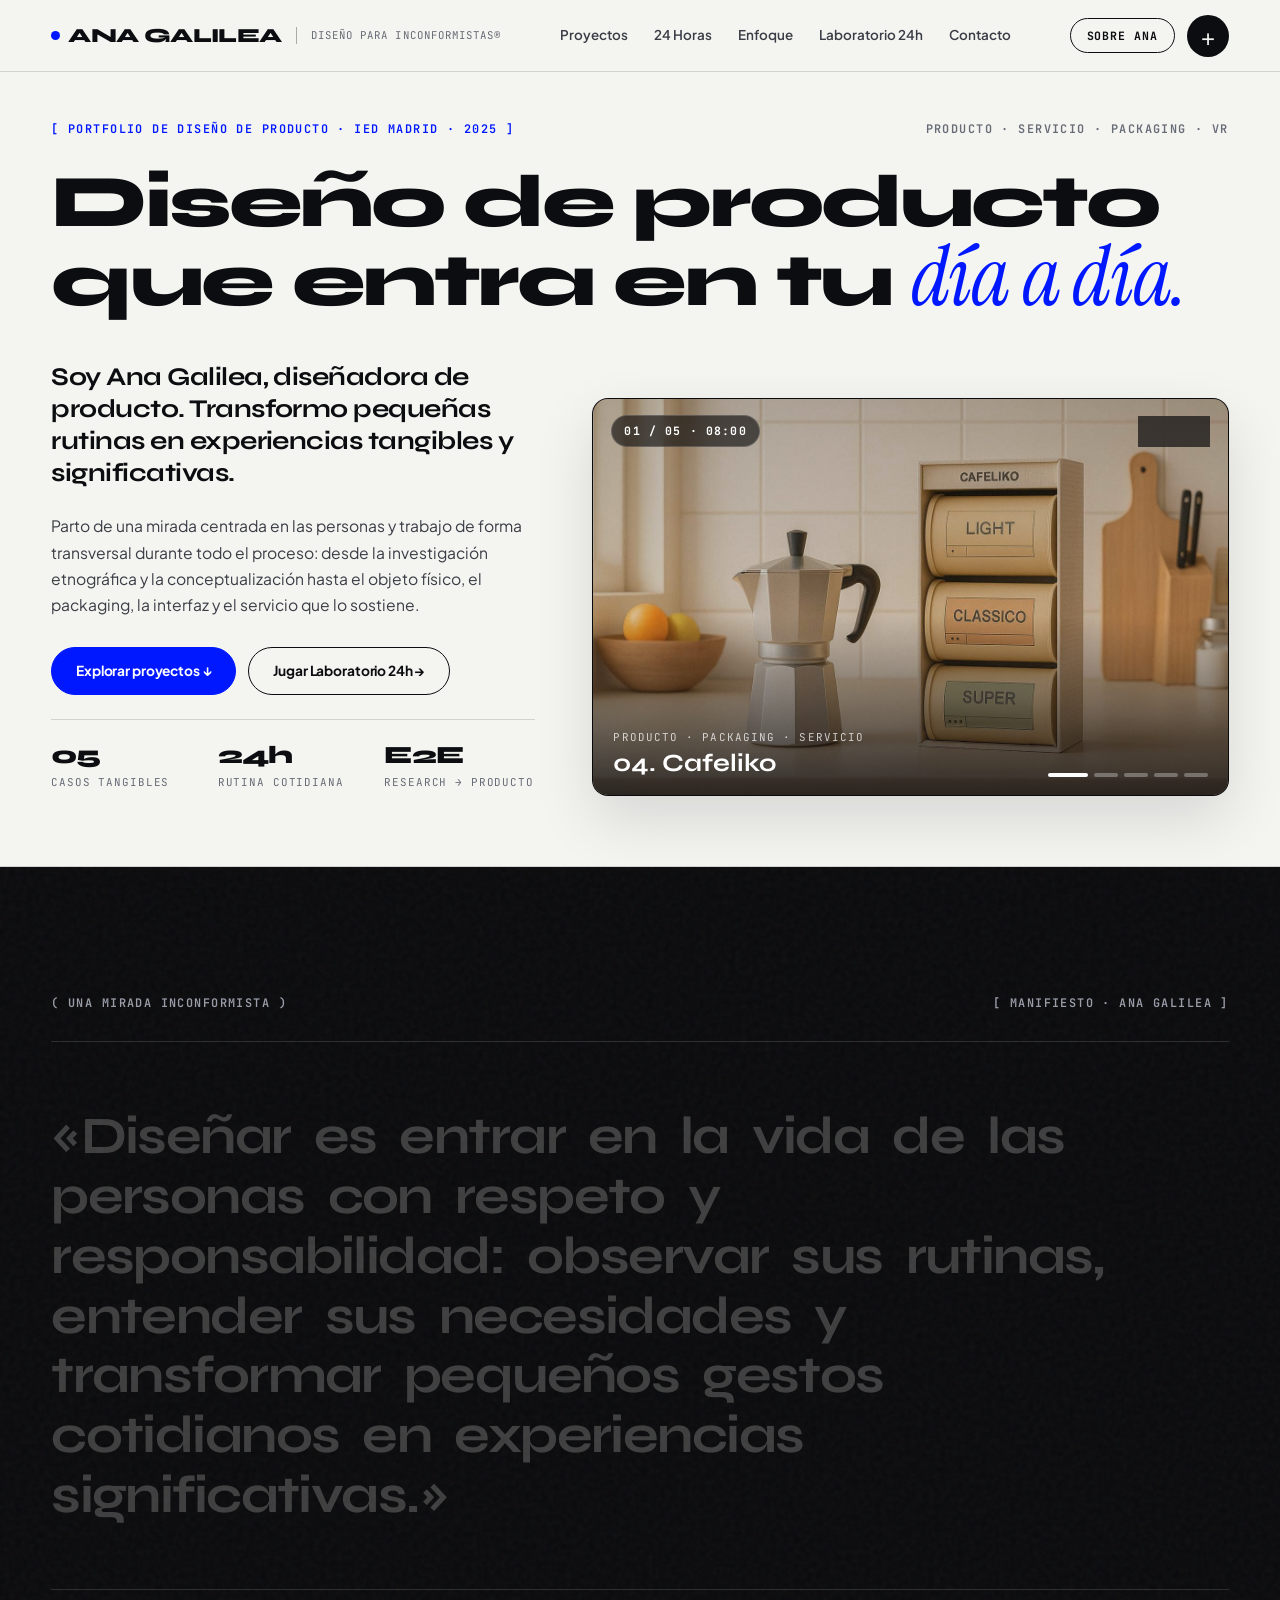
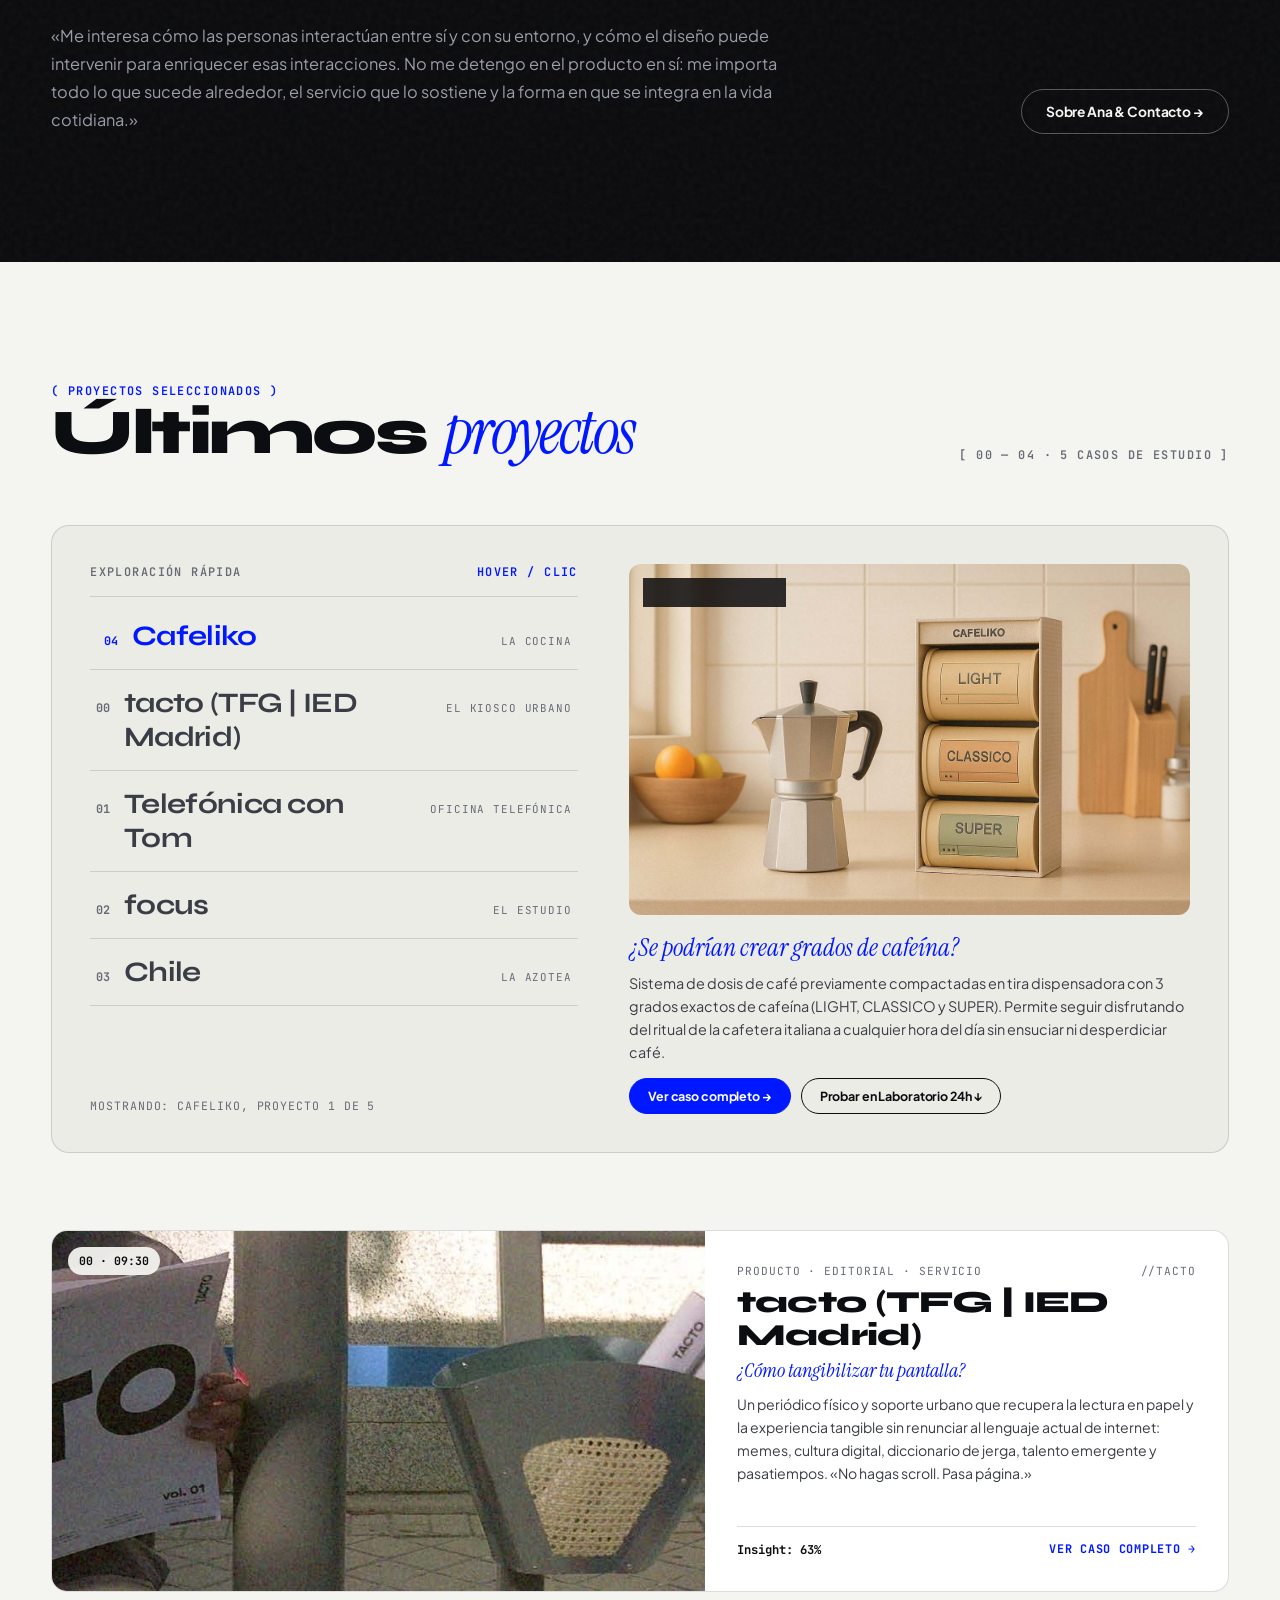
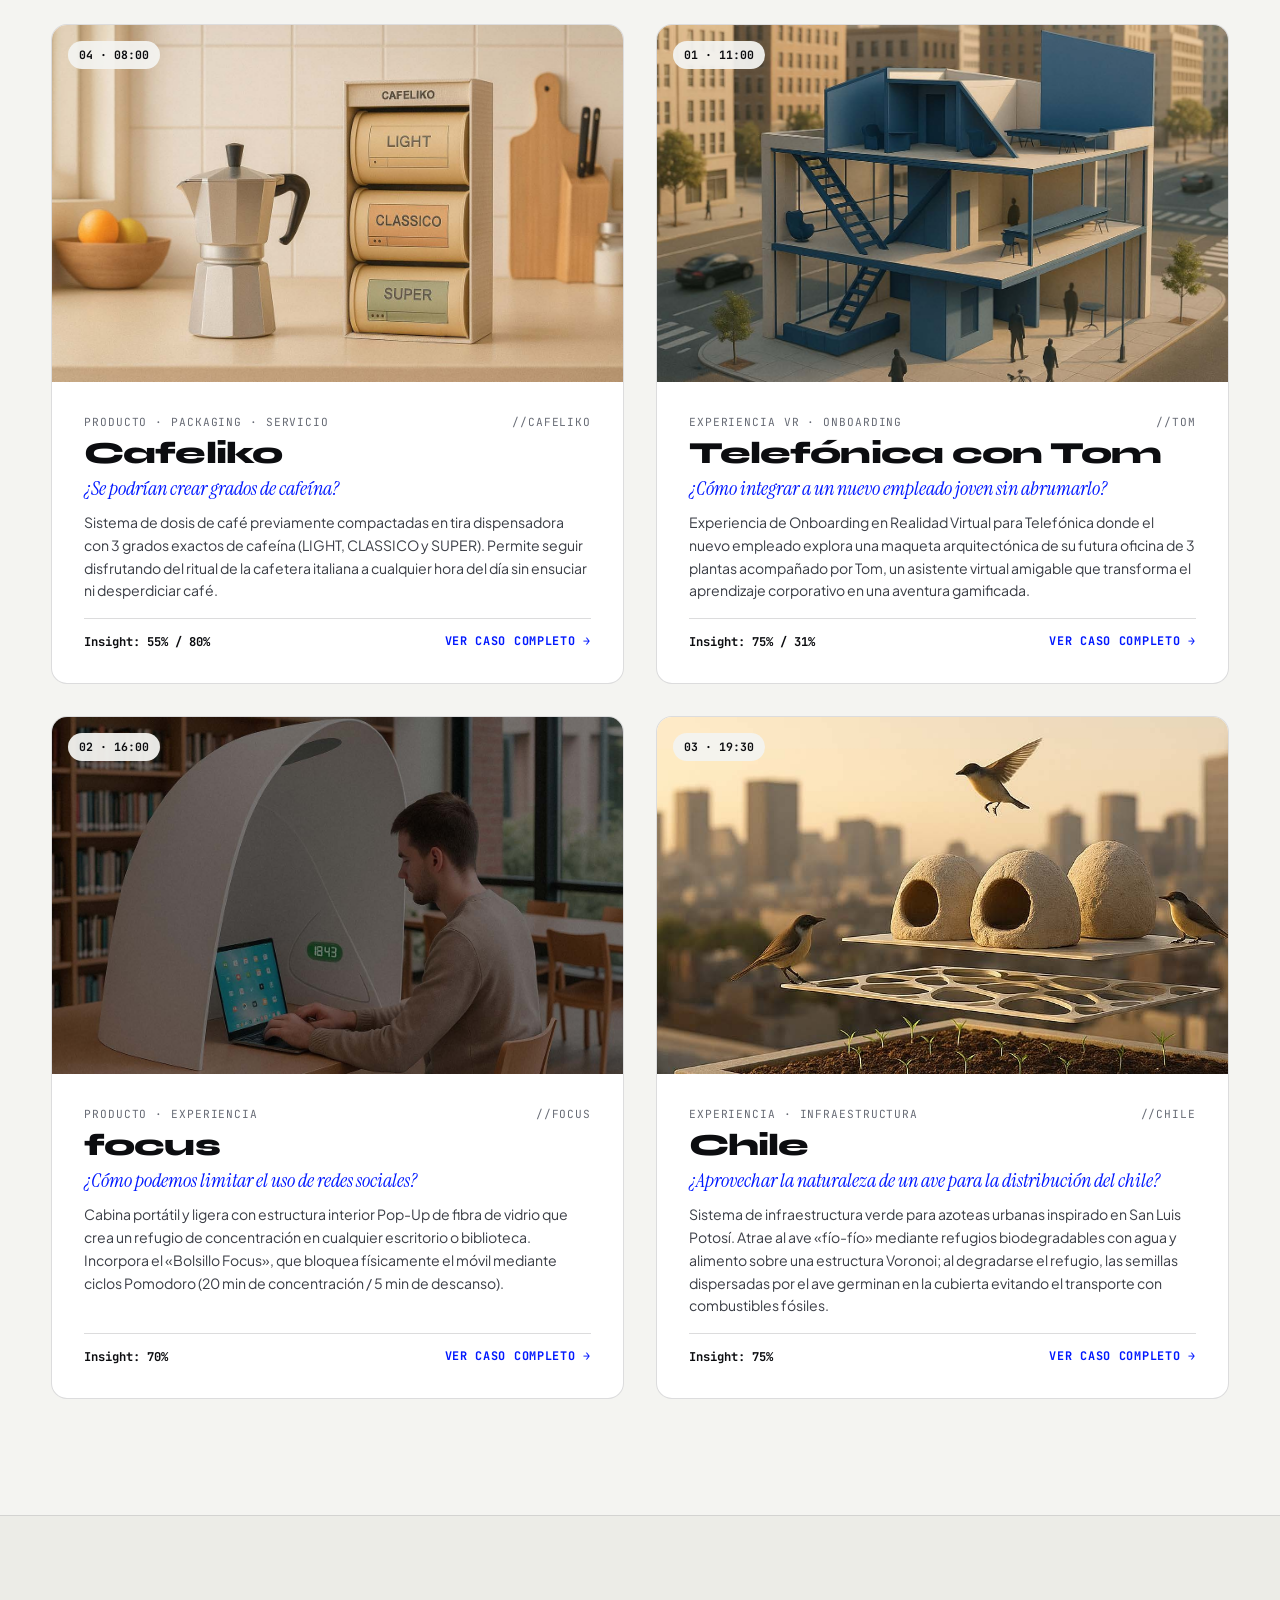
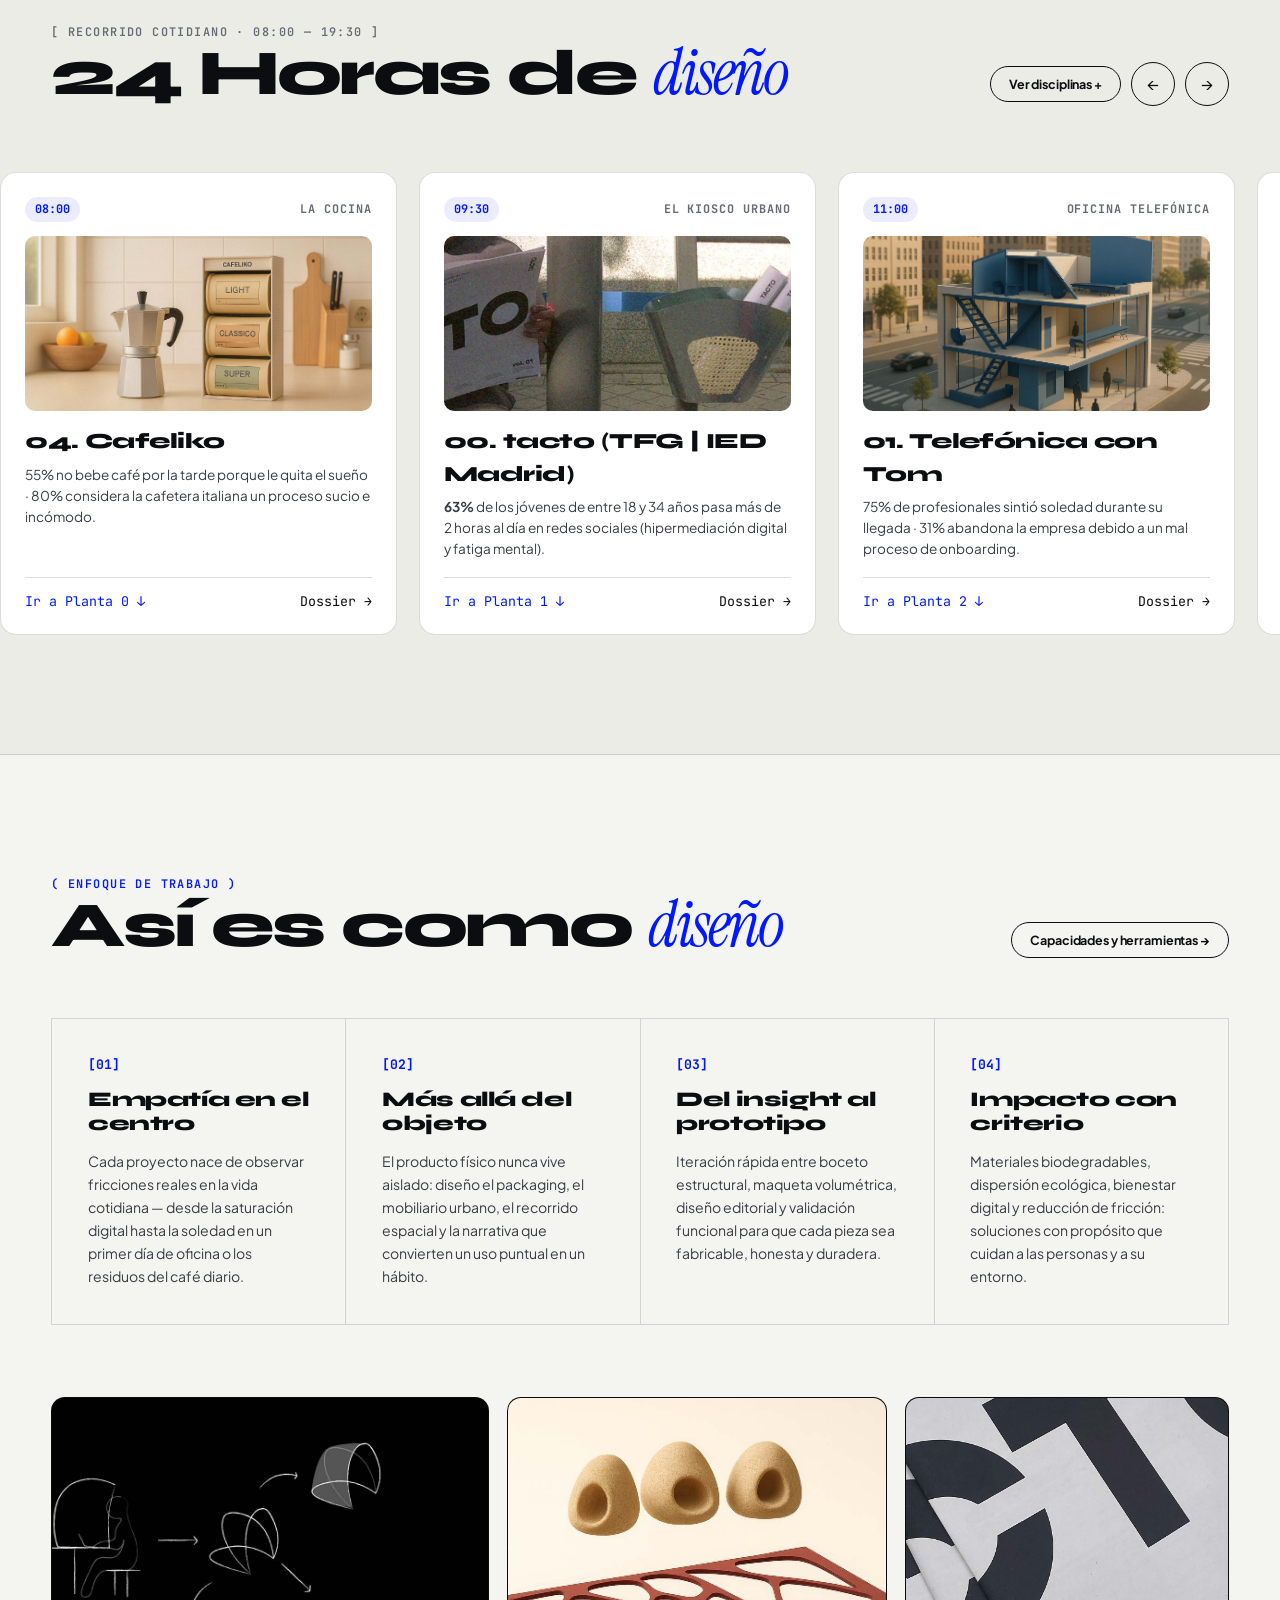
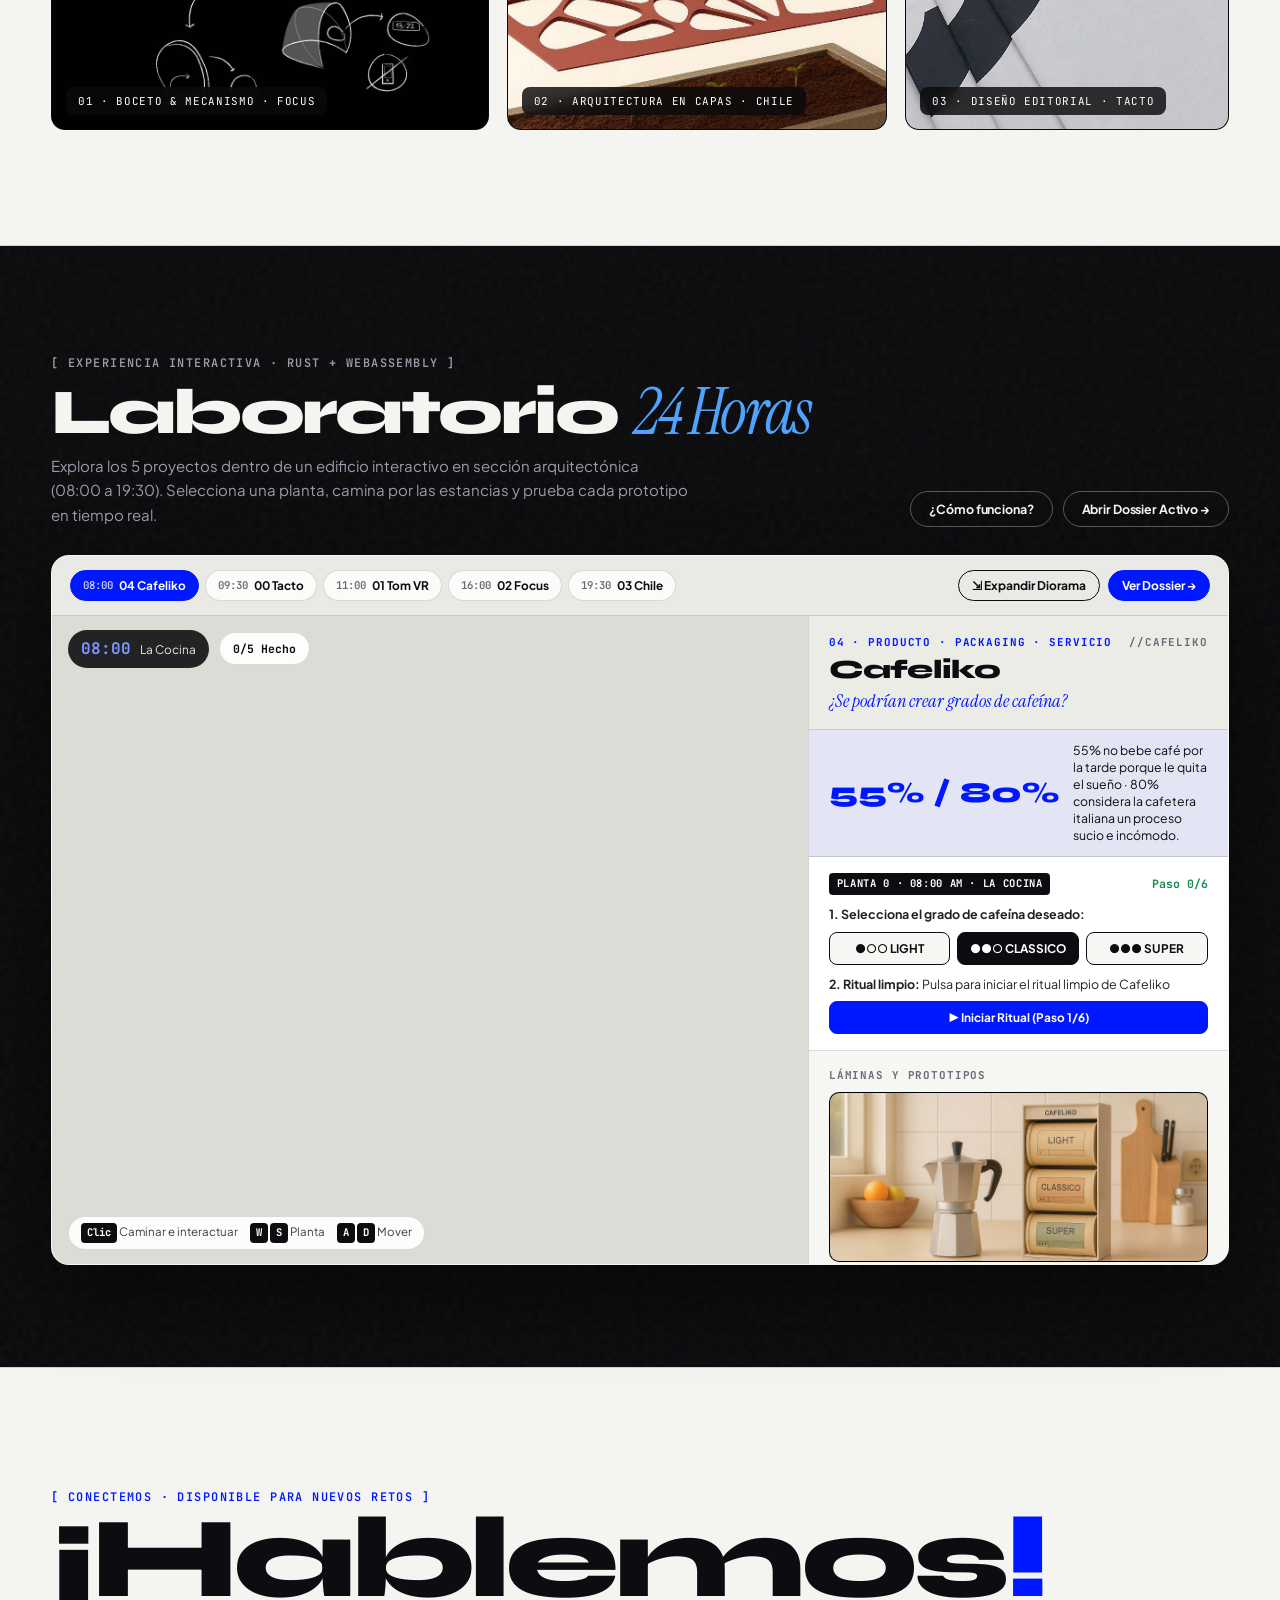
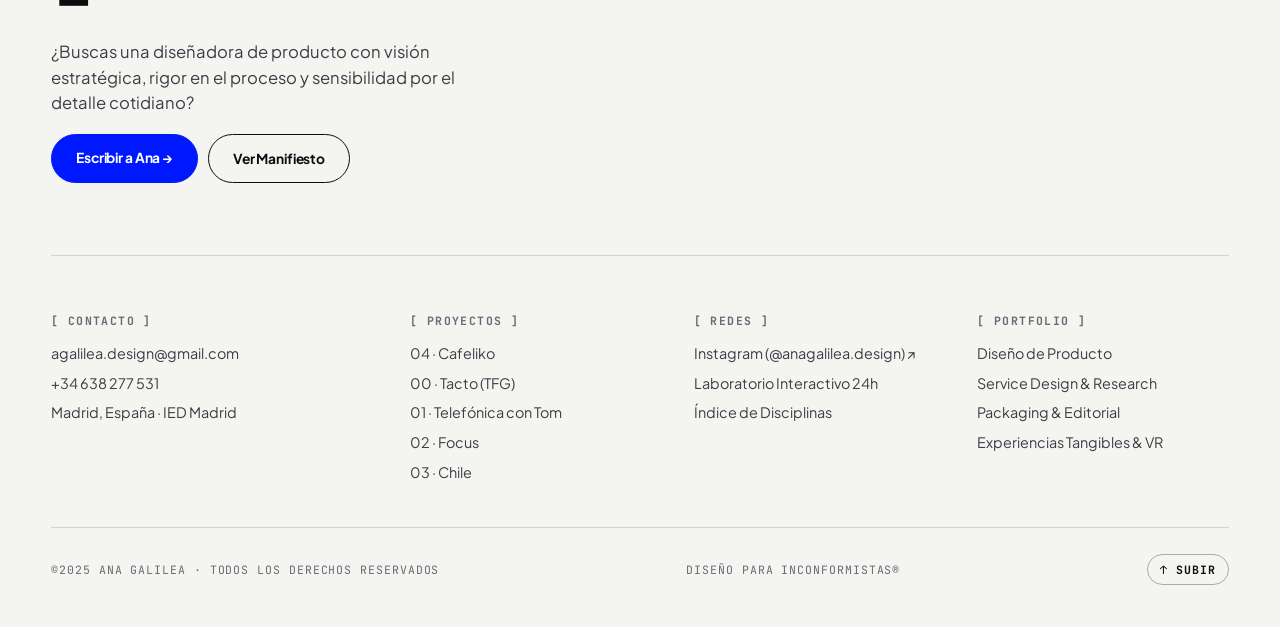
==== commit abaef906: "Desactivar CNAME temporalmente para publicar en github.io" ====
--- a/web/index.html
+++ b/web/index.html
@@ -14,11 +14,11 @@
 
   <!-- Open Graph para WhatsApp, Telegram, iMessage, LinkedIn -->
   <meta property="og:type" content="website" />
-  <meta property="og:url" content="https://anagalilea.xyz/" />
+  <meta property="og:url" content="https://jjgg2018.github.io/ana-portfolio/" />
   <meta property="og:title" content="Ana Galilea · Diseño de Producto (Portfolio 2025)" />
   <meta property="og:description" content="Diseño para inconformistas. 5 proyectos de diseño de producto, servicios y rituales cotidianos + Laboratorio Interactivo 24 Horas." />
-  <meta property="og:image" content="https://anagalilea.xyz/assets/portfolio/og_preview.jpg" />
-  <meta property="og:image:secure_url" content="https://anagalilea.xyz/assets/portfolio/og_preview.jpg" />
+  <meta property="og:image" content="https://jjgg2018.github.io/ana-portfolio/assets/portfolio/og_preview.jpg" />
+  <meta property="og:image:secure_url" content="https://jjgg2018.github.io/ana-portfolio/assets/portfolio/og_preview.jpg" />
   <meta property="og:image:type" content="image/jpeg" />
   <meta property="og:image:width" content="1200" />
   <meta property="og:image:height" content="630" />
@@ -28,14 +28,14 @@
   <meta name="twitter:card" content="summary_large_image" />
   <meta name="twitter:title" content="Ana Galilea · Diseño de Producto" />
   <meta name="twitter:description" content="Portfolio de diseño de producto (2025). 5 proyectos tangibles y experiencias significativas." />
-  <meta name="twitter:image" content="https://anagalilea.xyz/assets/portfolio/og_preview.jpg" />
+  <meta name="twitter:image" content="https://jjgg2018.github.io/ana-portfolio/assets/portfolio/og_preview.jpg" />
 
   <!-- Google Fonts: Syne (Display), Plus Jakarta Sans (Body), Instrument Serif (Editorial Italic), JetBrains Mono (Technical Meta) -->
   <link rel="preconnect" href="https://fonts.googleapis.com" />
   <link rel="preconnect" href="https://fonts.gstatic.com" crossorigin />
   <link href="https://fonts.googleapis.com/css2?family=Instrument+Serif:ital@0;1&family=JetBrains+Mono:wght@500;700&family=Plus+Jakarta+Sans:wght@400;500;600;700;800&family=Syne:wght@600;700;800&display=swap" rel="stylesheet" />
 
-  <link rel="stylesheet" href="styles.css" />
+  <link rel="stylesheet" href="styles.css?v=2026" />
 </head>
 <body>
 
@@ -693,6 +693,6 @@
   </div>
 
   <script src="wasm_bundle.js"></script>
-  <script src="game.js"></script>
+  <script src="game.js?v=2026"></script>
 </body>
 </html>
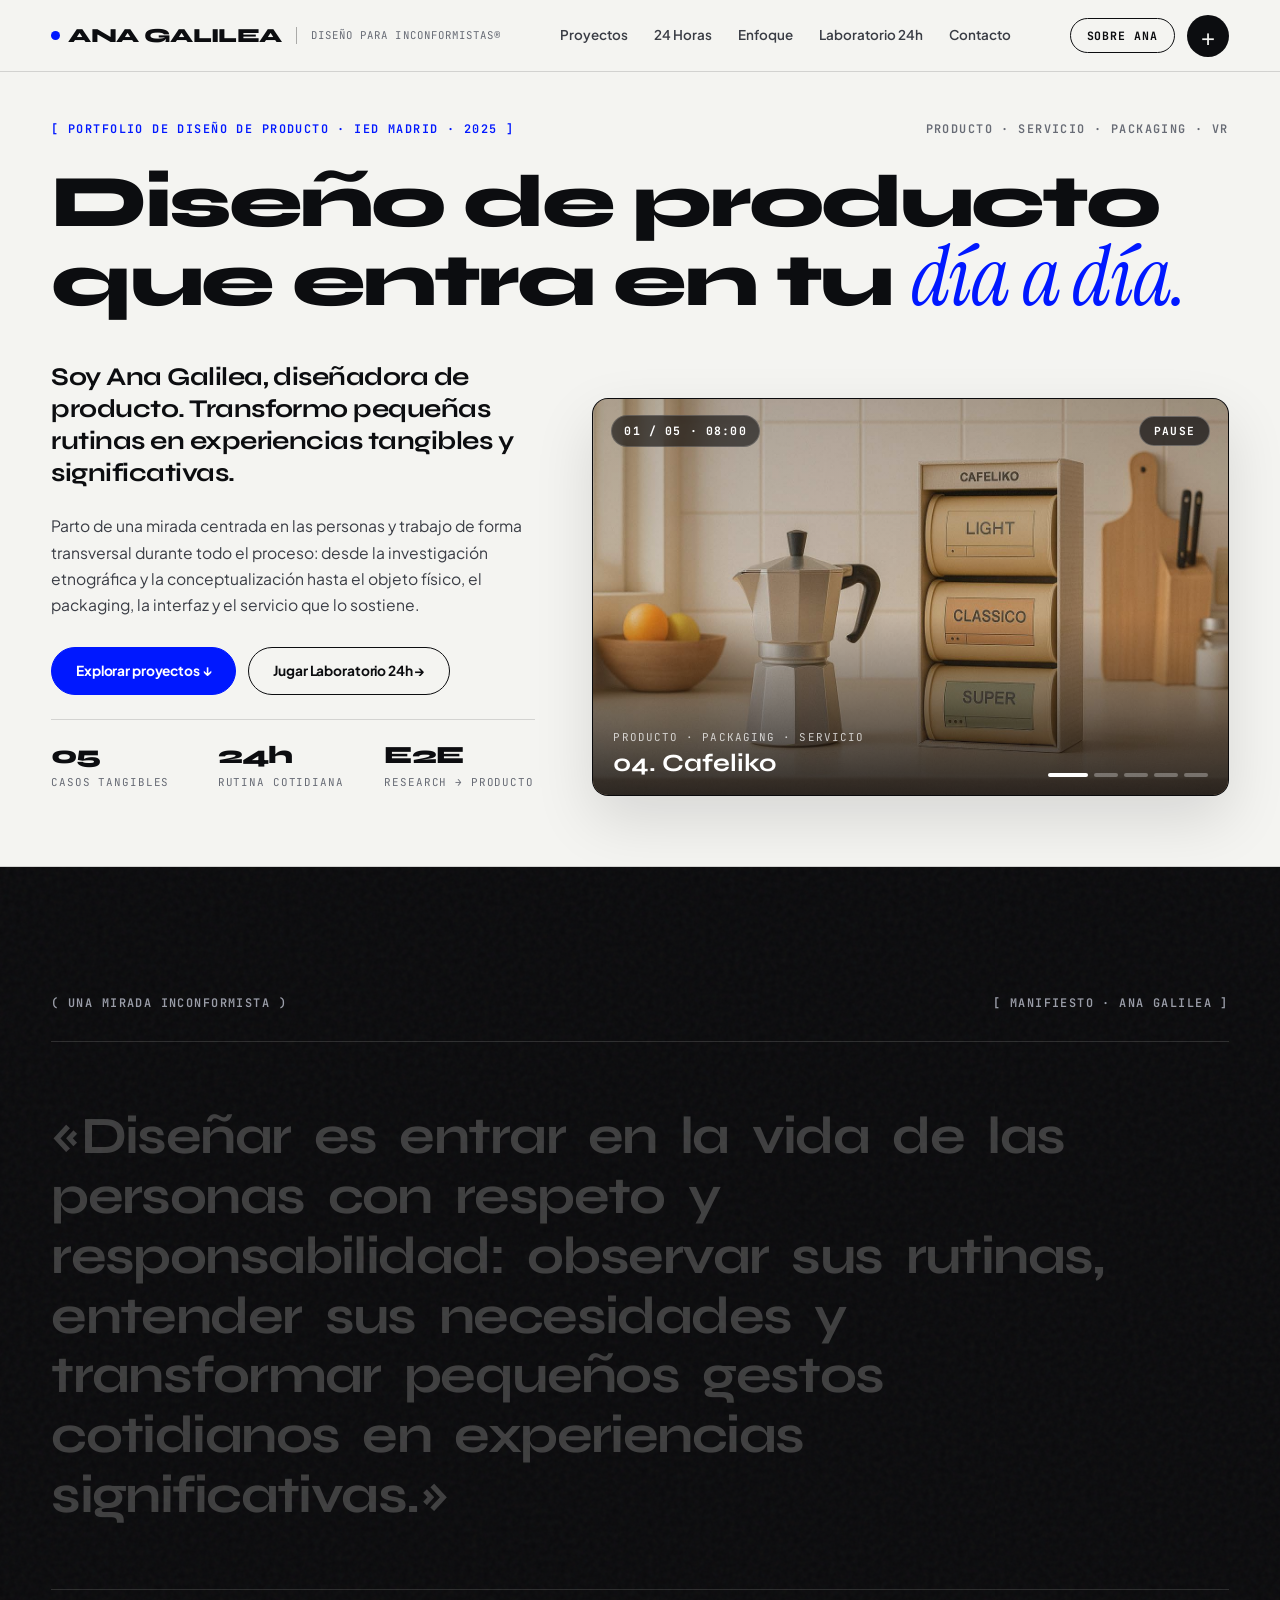
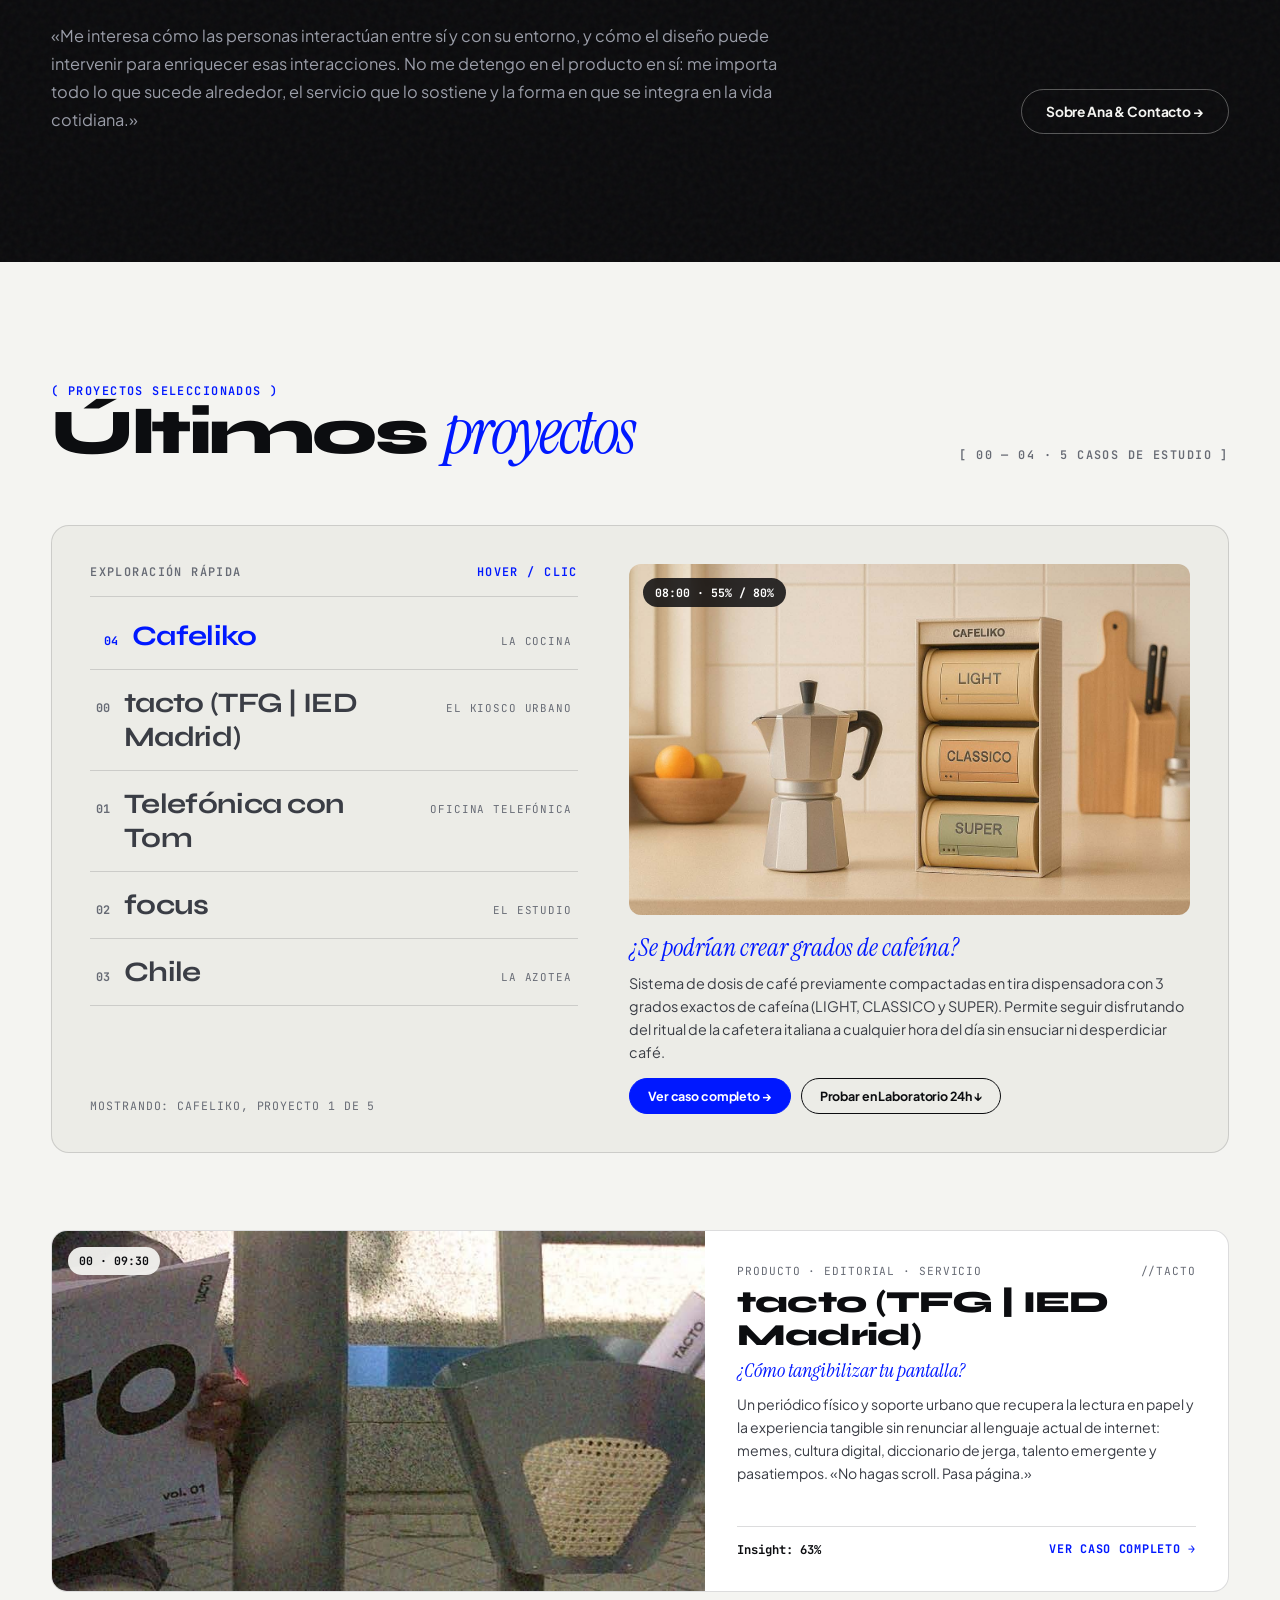
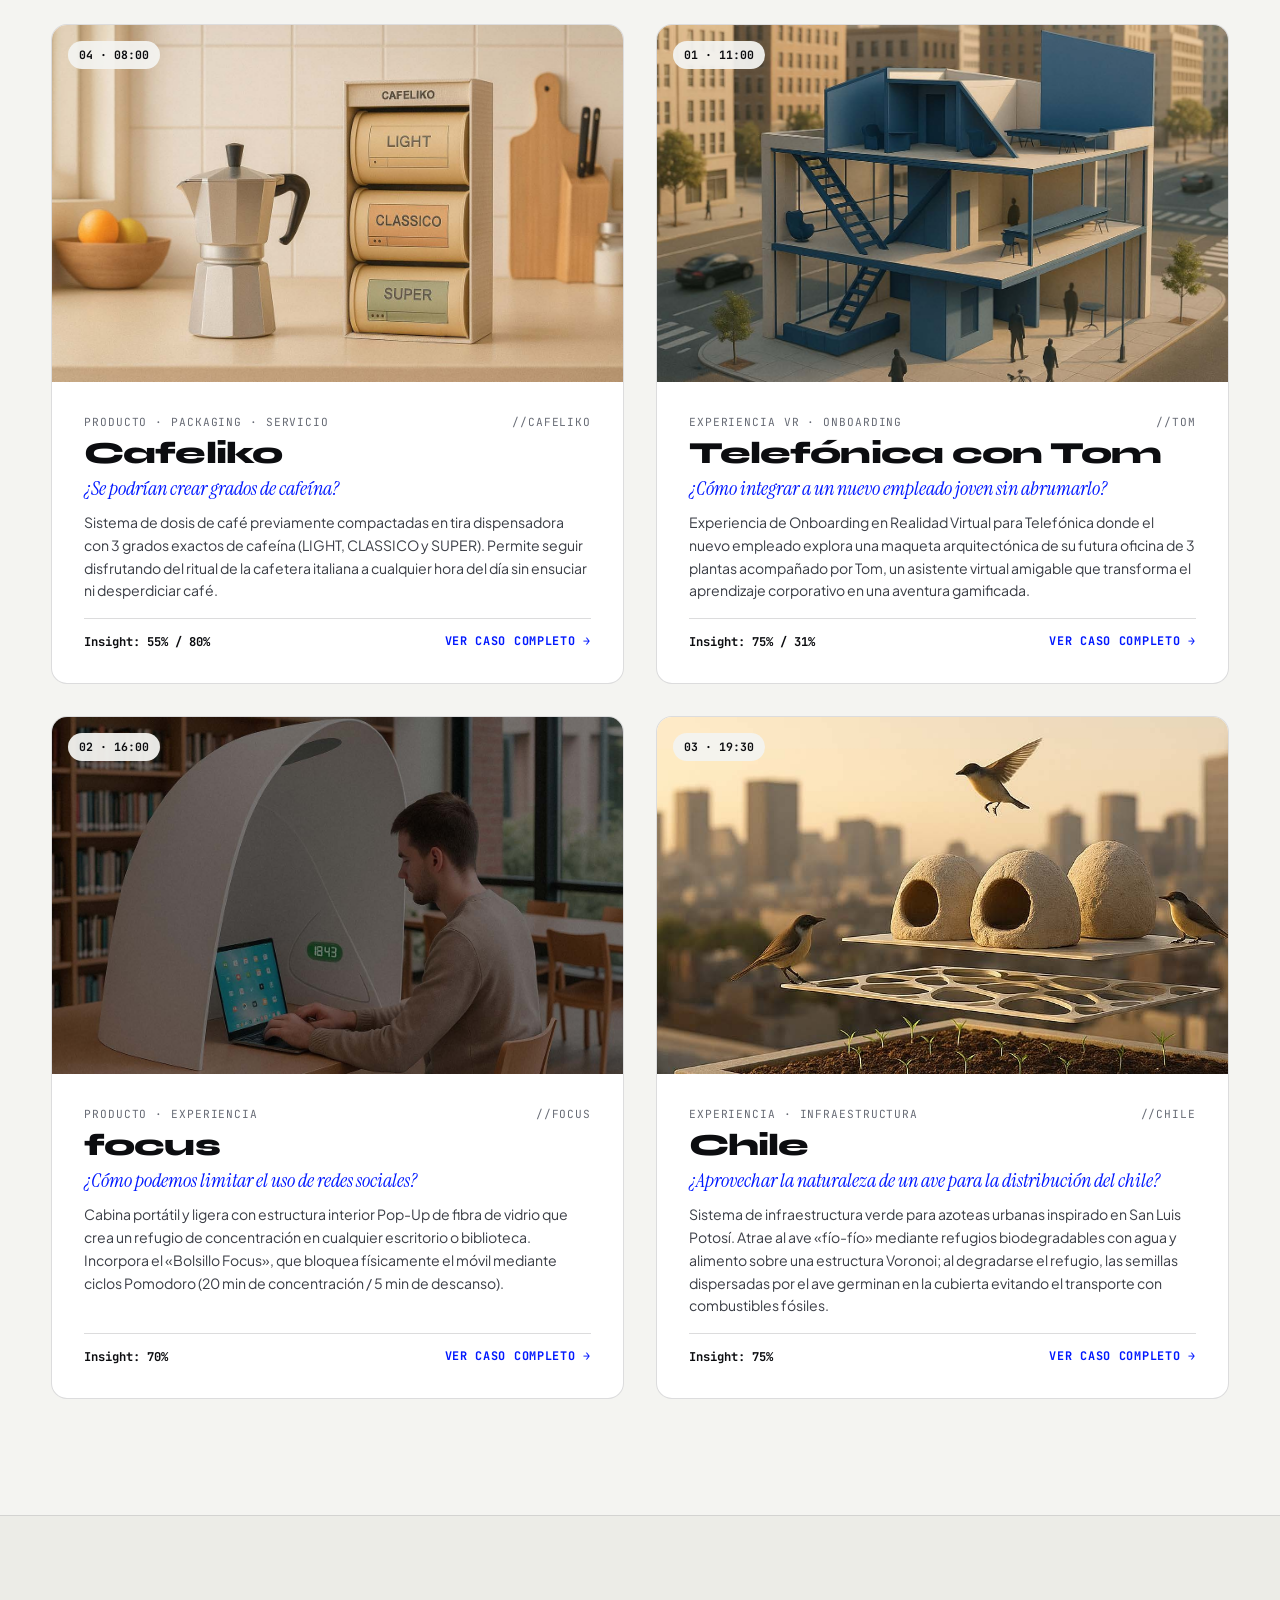
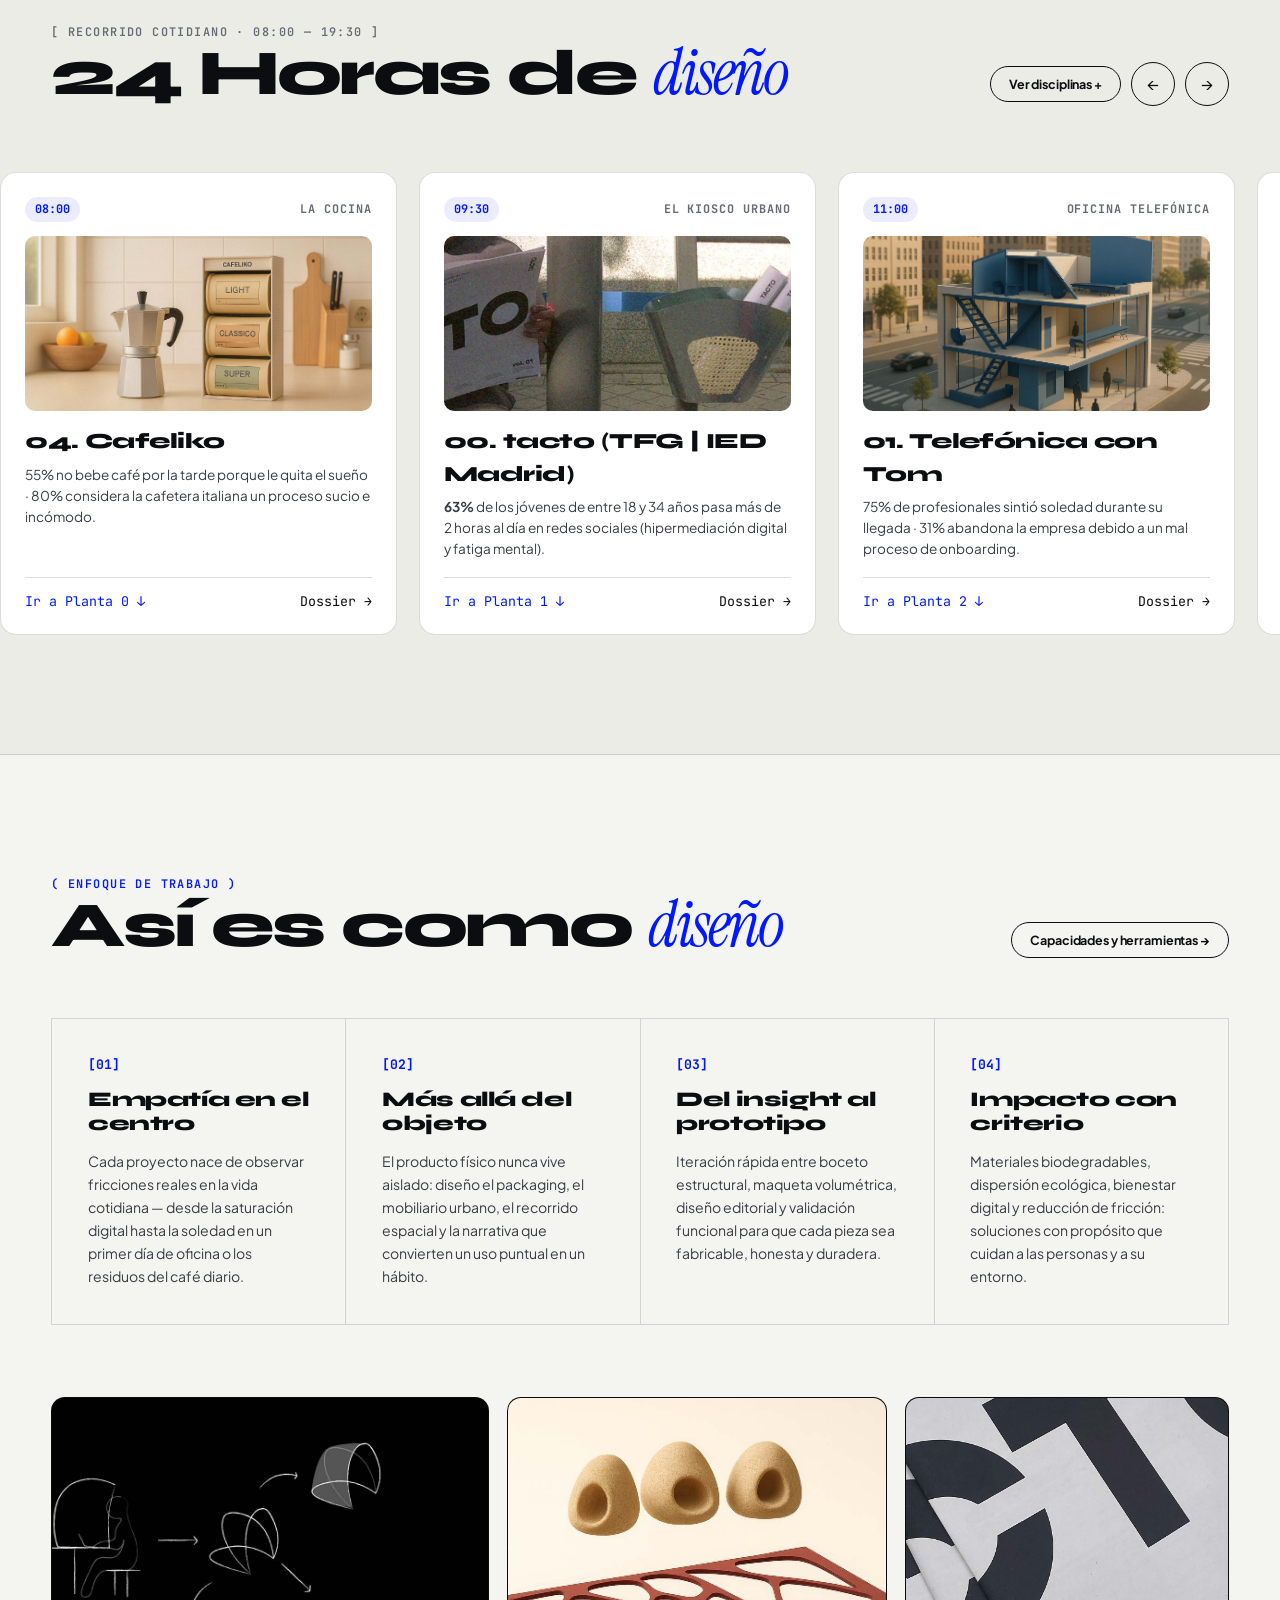
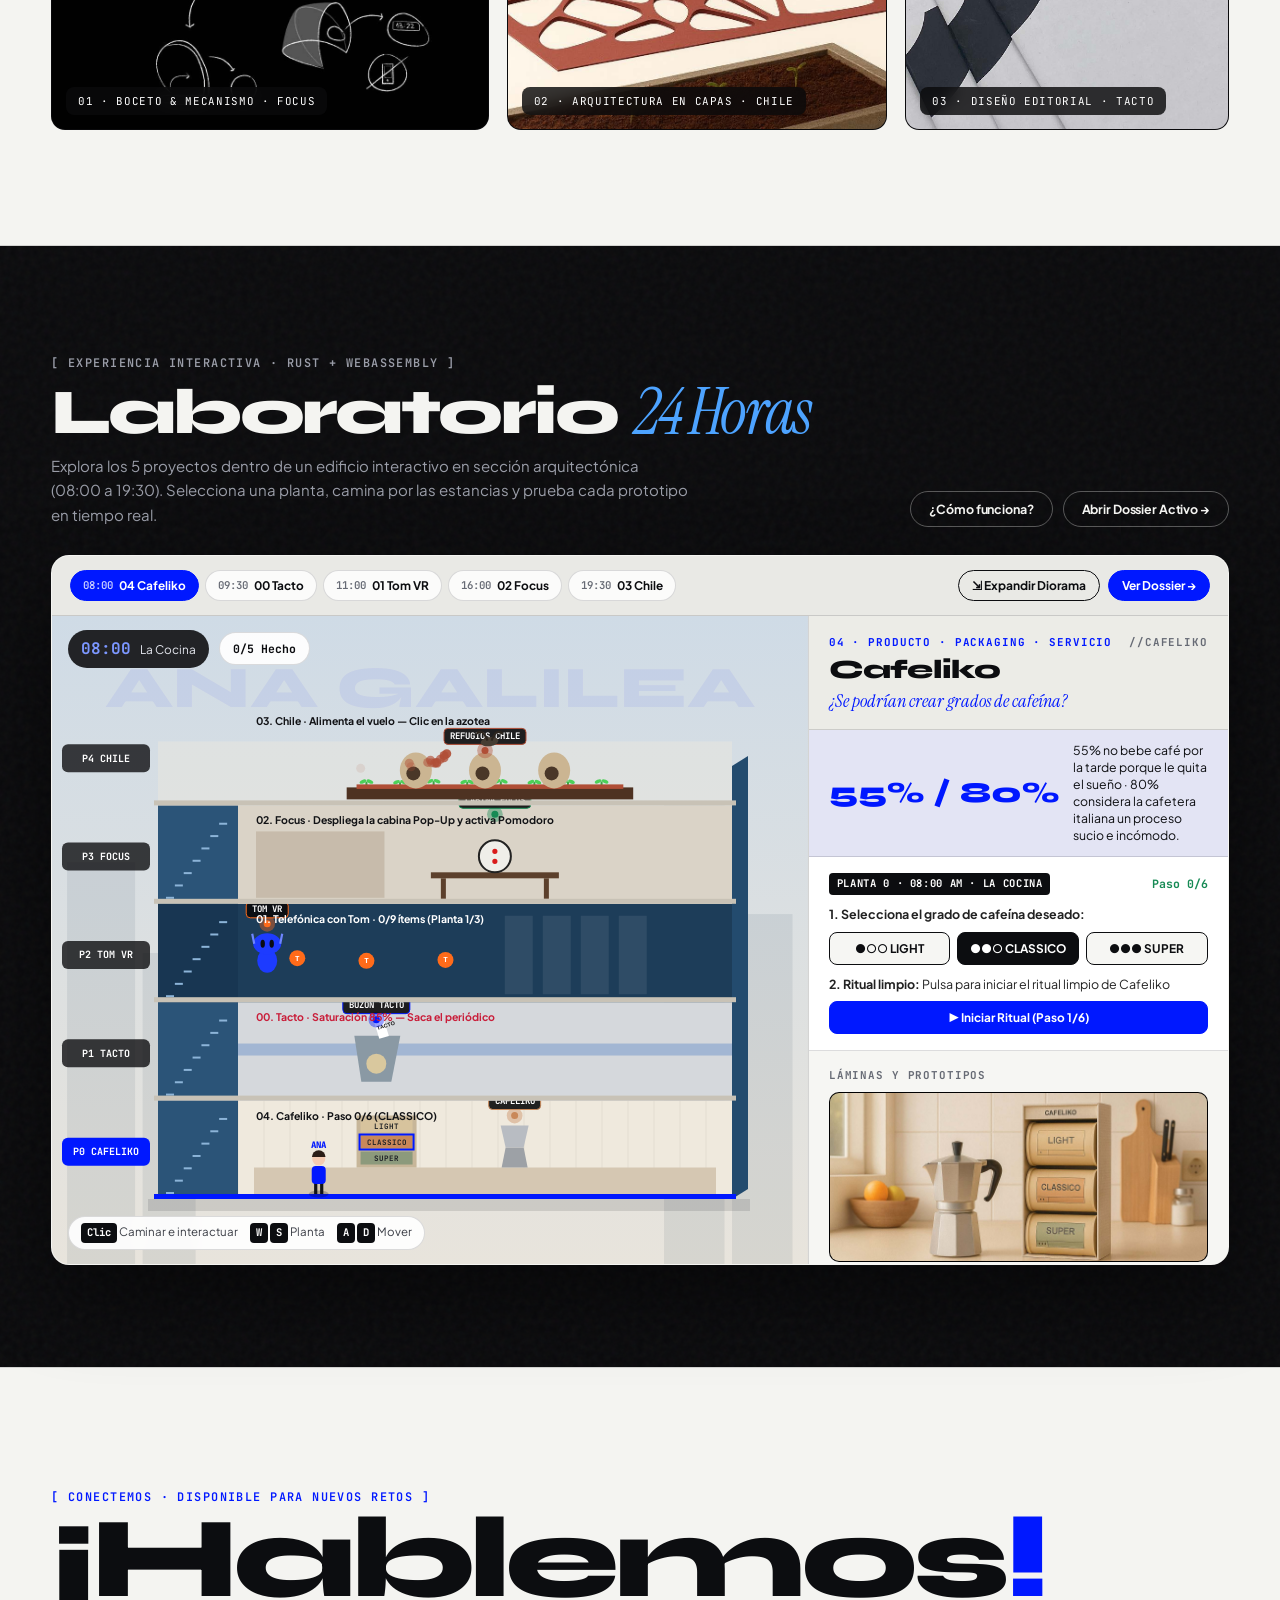
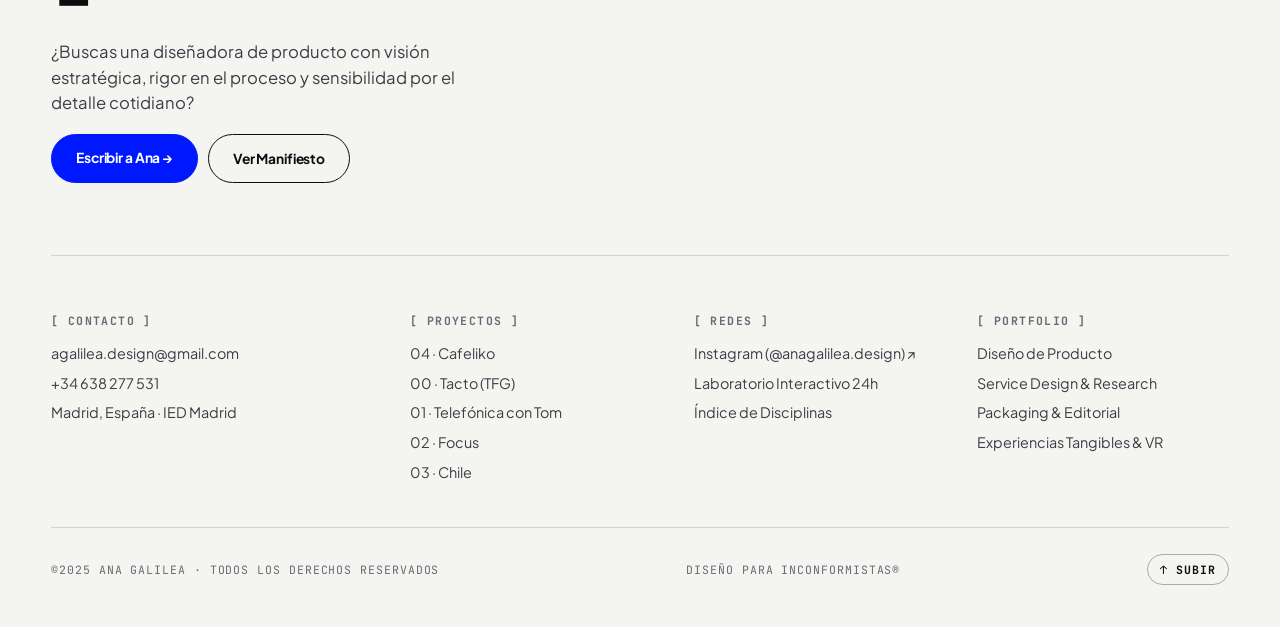
==== commit 9ec6eabf: "Reactivar dominio personalizado anagalilea.xyz" ====
--- a/web/index.html
+++ b/web/index.html
@@ -14,11 +14,11 @@
 
   <!-- Open Graph para WhatsApp, Telegram, iMessage, LinkedIn -->
   <meta property="og:type" content="website" />
-  <meta property="og:url" content="https://jjgg2018.github.io/ana-portfolio/" />
+  <meta property="og:url" content="https://anagalilea.xyz/" />
   <meta property="og:title" content="Ana Galilea · Diseño de Producto (Portfolio 2025)" />
   <meta property="og:description" content="Diseño para inconformistas. 5 proyectos de diseño de producto, servicios y rituales cotidianos + Laboratorio Interactivo 24 Horas." />
-  <meta property="og:image" content="https://jjgg2018.github.io/ana-portfolio/assets/portfolio/og_preview.jpg" />
-  <meta property="og:image:secure_url" content="https://jjgg2018.github.io/ana-portfolio/assets/portfolio/og_preview.jpg" />
+  <meta property="og:image" content="https://anagalilea.xyz/assets/portfolio/og_preview.jpg" />
+  <meta property="og:image:secure_url" content="https://anagalilea.xyz/assets/portfolio/og_preview.jpg" />
   <meta property="og:image:type" content="image/jpeg" />
   <meta property="og:image:width" content="1200" />
   <meta property="og:image:height" content="630" />
@@ -28,7 +28,7 @@
   <meta name="twitter:card" content="summary_large_image" />
   <meta name="twitter:title" content="Ana Galilea · Diseño de Producto" />
   <meta name="twitter:description" content="Portfolio de diseño de producto (2025). 5 proyectos tangibles y experiencias significativas." />
-  <meta name="twitter:image" content="https://jjgg2018.github.io/ana-portfolio/assets/portfolio/og_preview.jpg" />
+  <meta name="twitter:image" content="https://anagalilea.xyz/assets/portfolio/og_preview.jpg" />
 
   <!-- Google Fonts: Syne (Display), Plus Jakarta Sans (Body), Instrument Serif (Editorial Italic), JetBrains Mono (Technical Meta) -->
   <link rel="preconnect" href="https://fonts.googleapis.com" />
